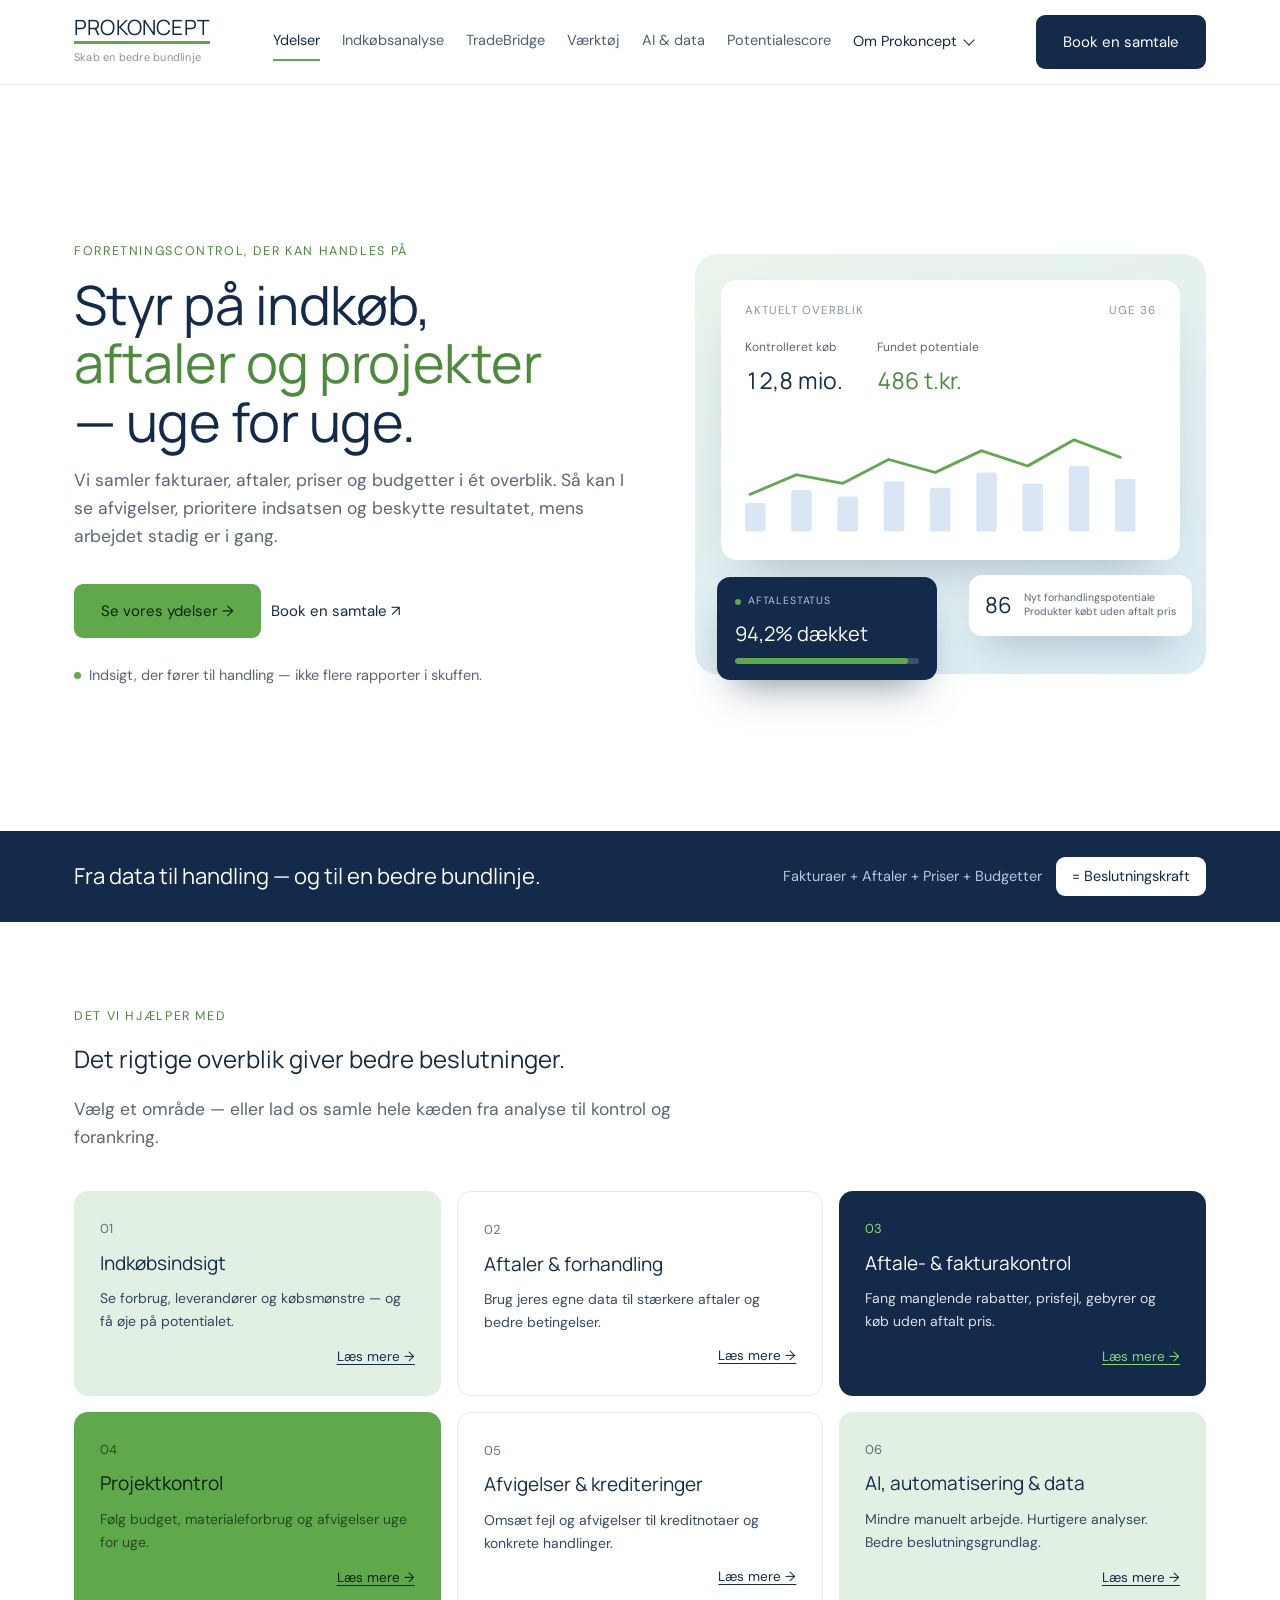
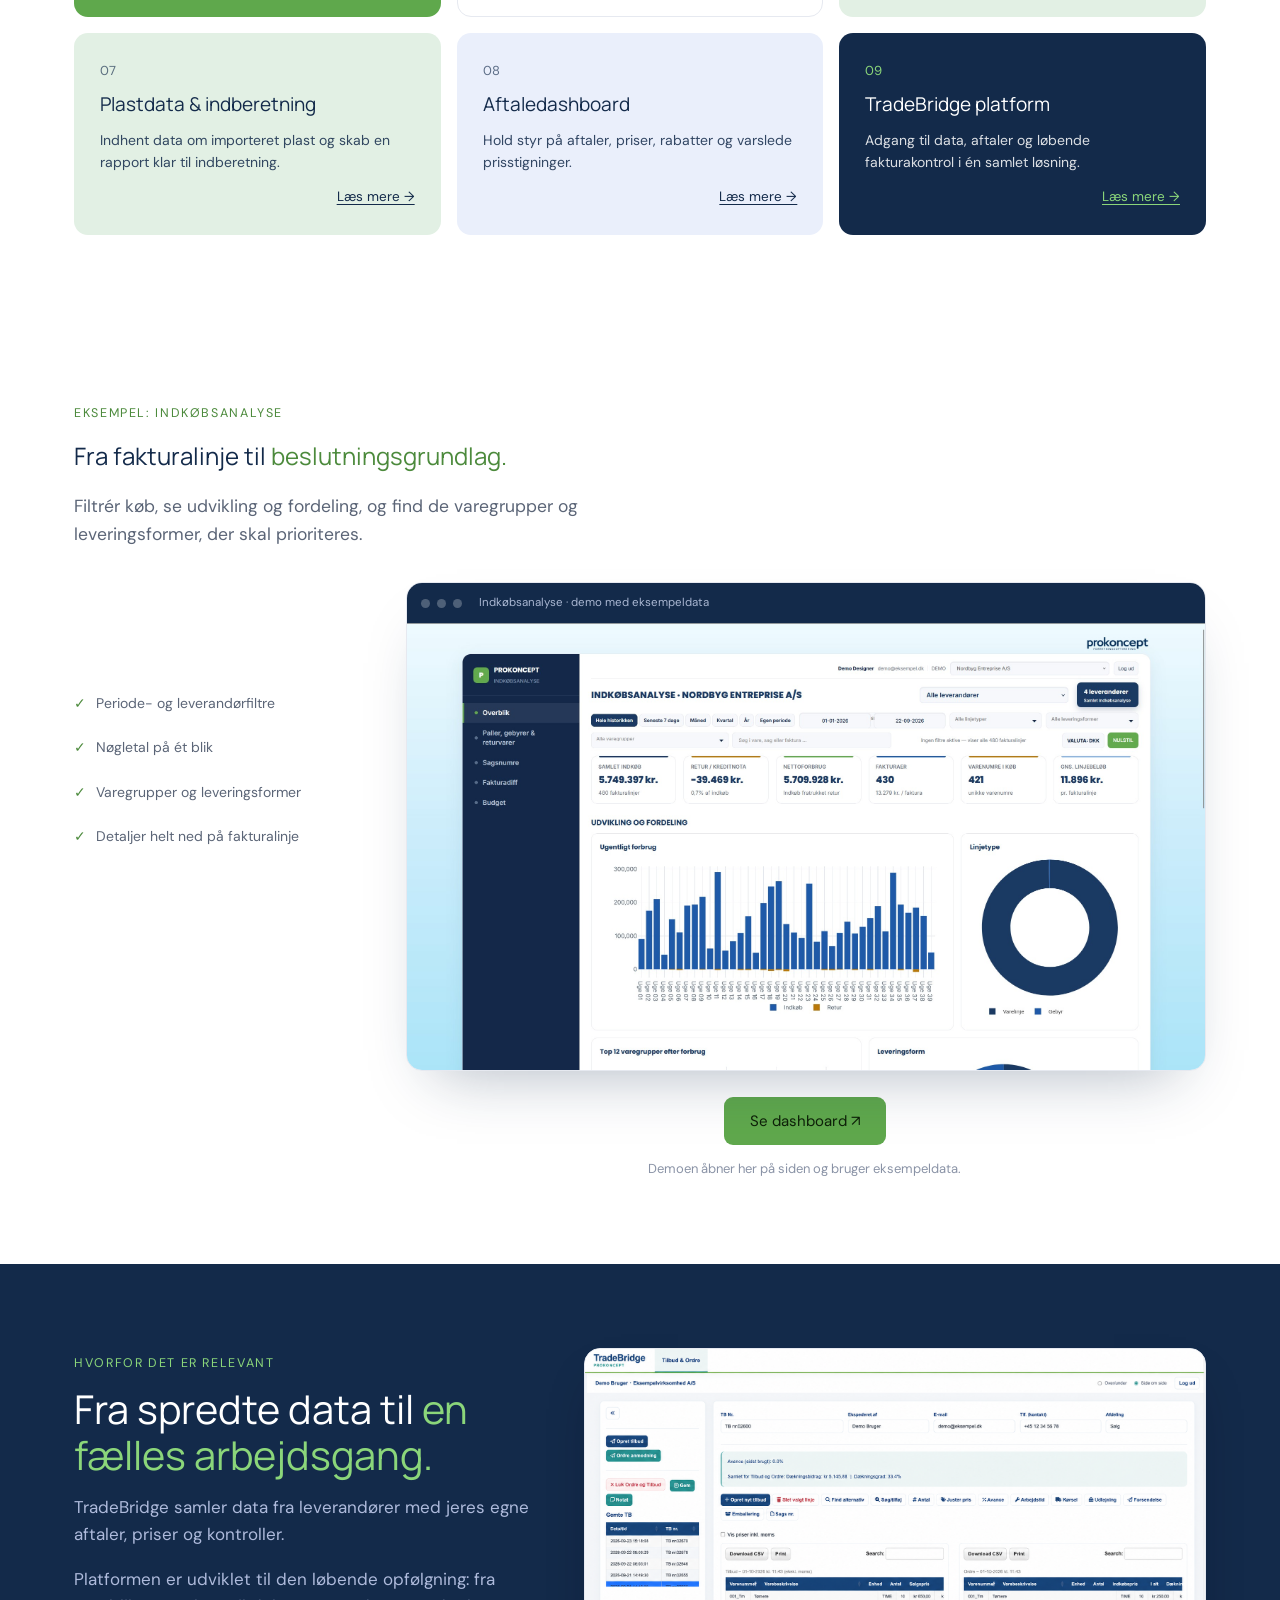
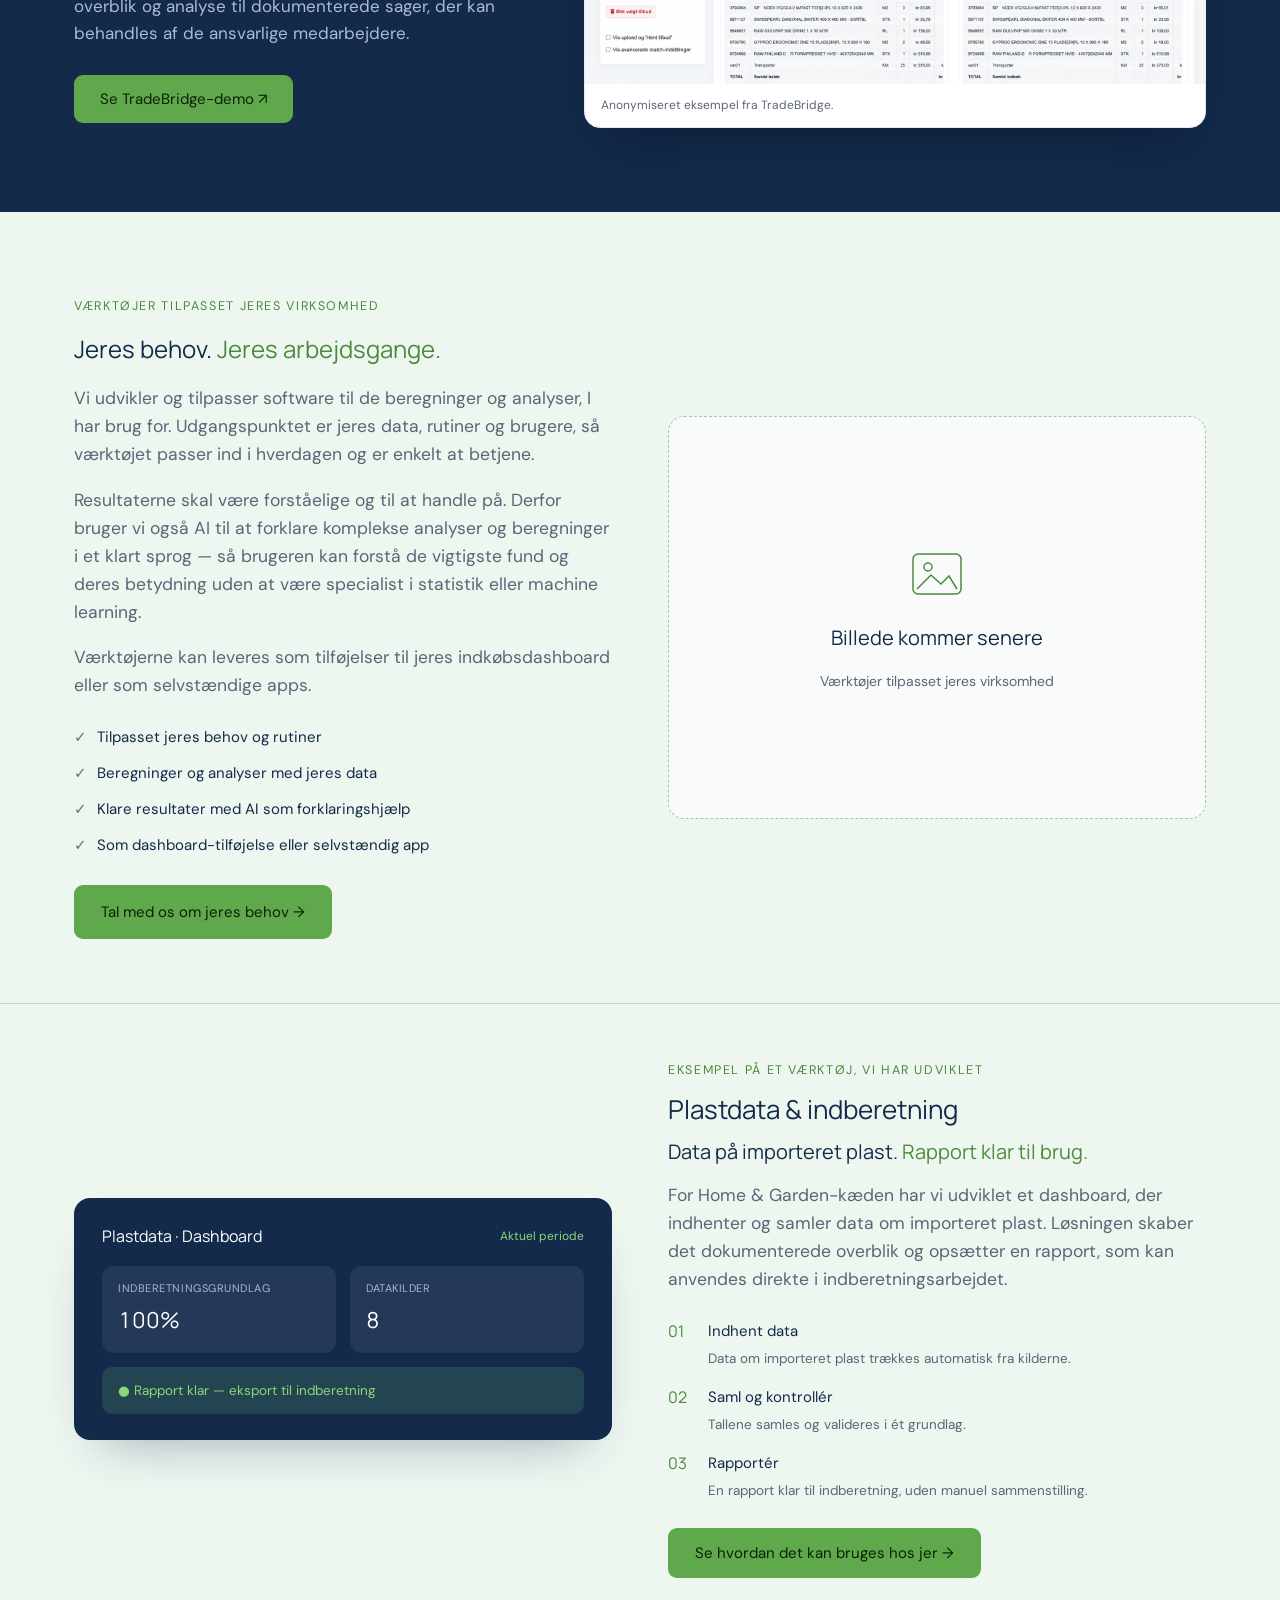
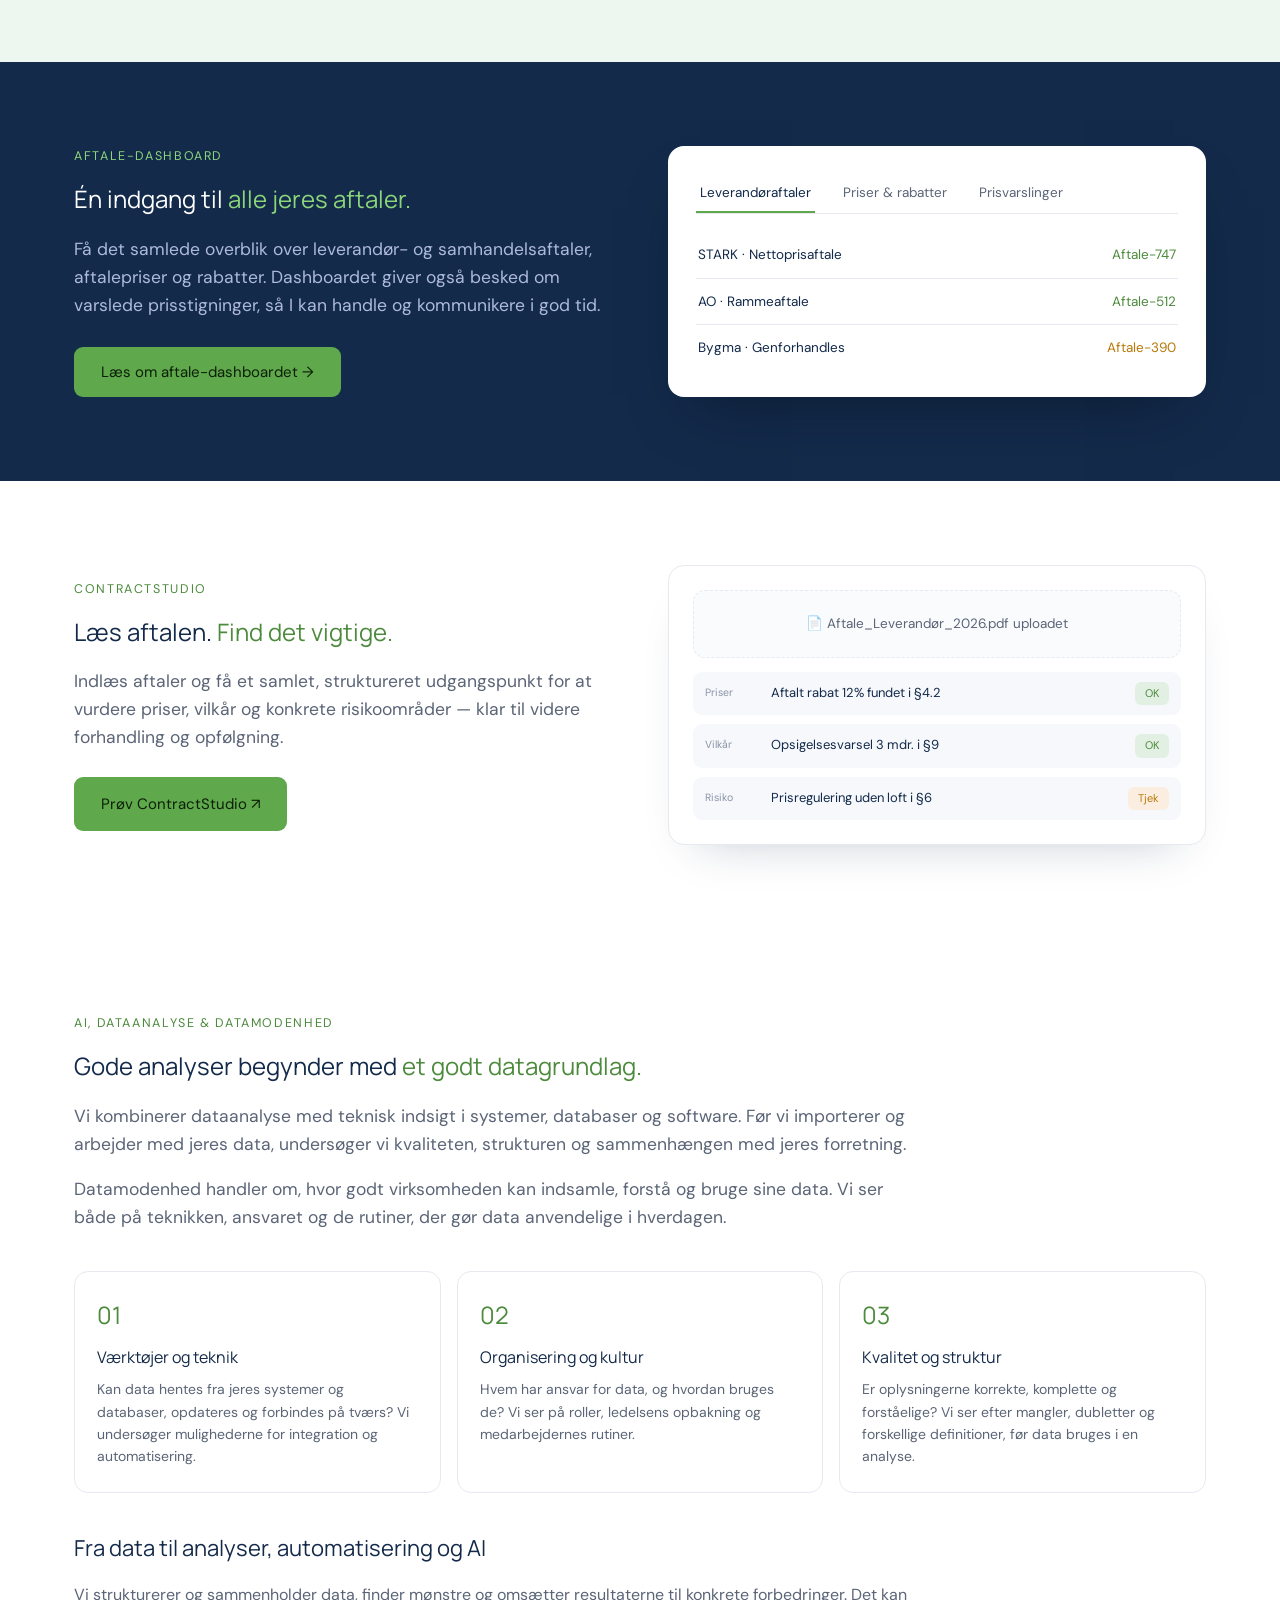
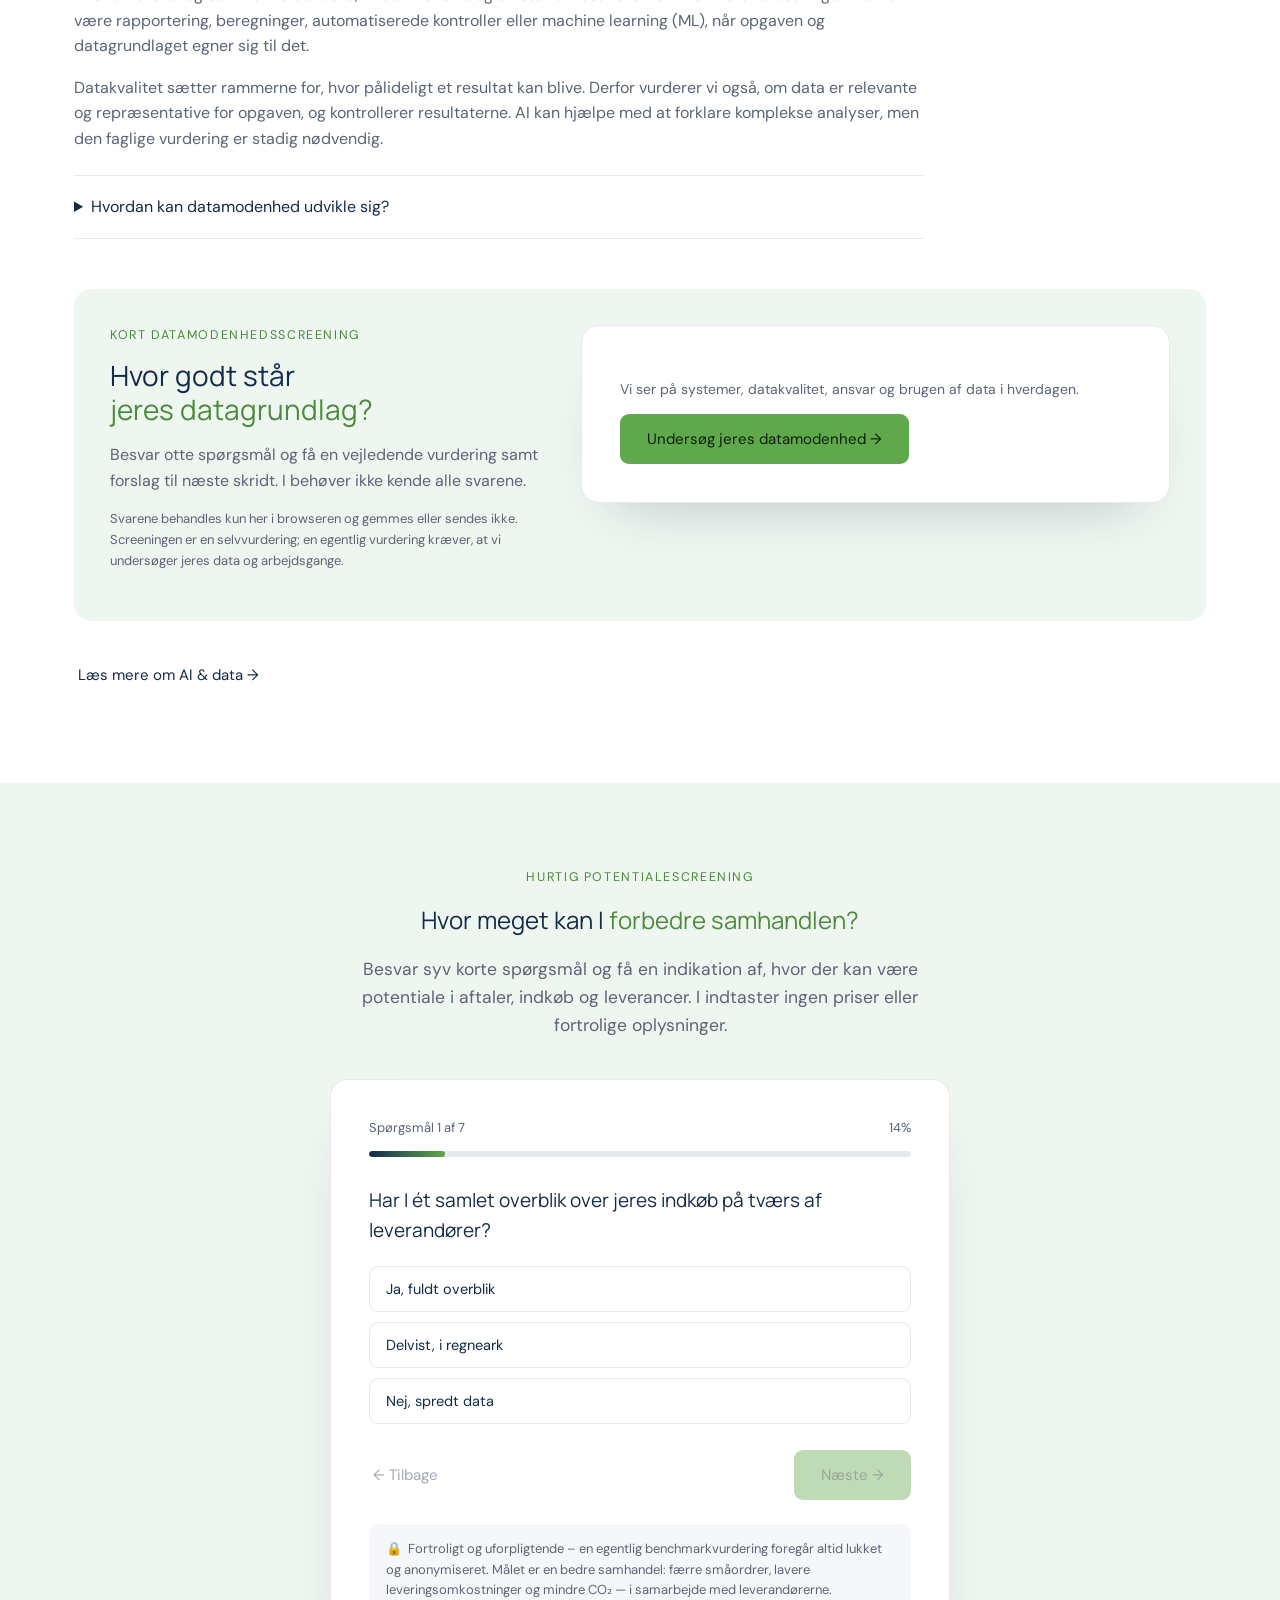
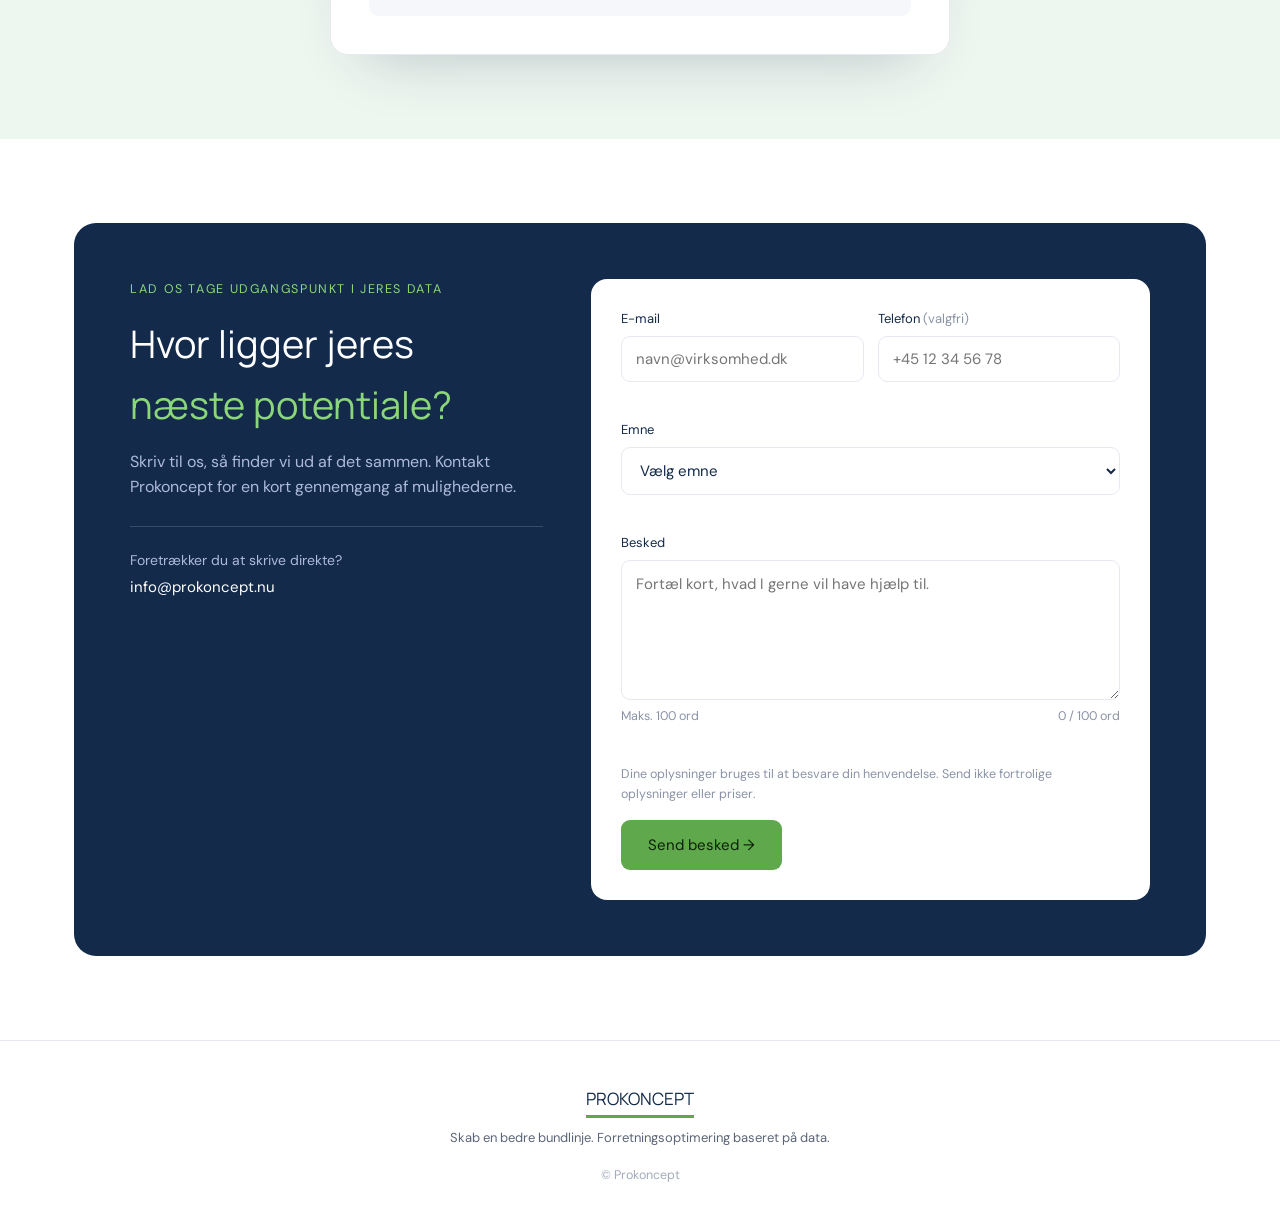
==== index.html @ f78cfb78 "Add current Prokoncept website" ====
<!doctype html>
<html lang="da">
<head>
<meta charset="utf-8">
<meta name="viewport" content="width=device-width, initial-scale=1">

<title>Prokoncept — Fra data til handling</title>
<link rel="preconnect" href="https://fonts.googleapis.com">
<link rel="preconnect" href="https://fonts.gstatic.com" crossorigin>
<link href="https://fonts.googleapis.com/css2?family=DM+Sans:wght@400&family=Manrope:wght@400&display=swap" rel="stylesheet">


<link rel="stylesheet" href="styles.css">
<link rel="stylesheet" href="about.css">
<script src="navigation.js" defer></script>
<link rel="stylesheet" href="tradebridge-demo.css">
<script src="tradebridge-demo.js" defer></script>
<script src="data-maturity.js" defer></script>
</head>
<body id="top">
<header class="site" id="siteHeader">
  <nav class="wrap">
    <div class="brand-block"><a class="brand" href="#top" aria-label="Prokoncept – tilbage til toppen">PROKONCEPT</a><div class="tag">Skab en bedre bundlinje</div></div>
    <div class="navlinks" id="navlinks">
      <a href="#ydelser">Ydelser</a>
      <a href="#indkobsanalyse">Indkøbsanalyse</a>
      <a href="#tradebridge">TradeBridge</a>
      <a href="#beregner">Værktøj</a>
      <a href="#ai">AI &amp; data</a>
      <a href="#potentiale">Potentialescore</a>
<details class="about-menu"><summary>Om Prokoncept</summary><div><a href="om-prokoncept.html">Hvem er Prokoncept?</a><a href="medarbejdere.html">Medarbejdere</a><a href="om-prokoncept.html#metode">Sådan arbejder vi</a></div></details>
    </div>
    <div style="display:flex; align-items:center; gap:8px;">
      <a class="btn btn-navy" href="#kontakt">Book en samtale</a>
      <button class="burger" id="burgerBtn" aria-label="Åbn menu" aria-expanded="false" aria-controls="mobilePanel"><span></span></button>
    </div>
  </nav>
  <div class="mobile-panel" id="mobilePanel">
      <a href="#ydelser">Ydelser</a>
      <a href="#indkobsanalyse">Indkøbsanalyse</a>
      <a href="#tradebridge">TradeBridge</a>
      <a href="#beregner">Værktøj</a>
      <a href="#ai">AI &amp; data</a>
      <a href="#potentiale">Potentialescore</a>
<details class="about-menu"><summary>Om Prokoncept</summary><div><a href="om-prokoncept.html">Hvem er Prokoncept?</a><a href="medarbejdere.html">Medarbejdere</a><a href="om-prokoncept.html#metode">Sådan arbejder vi</a></div></details>
    <a href="#kontakt">Book en samtale</a>
  </div>
</header>

<!-- HERO -->
<section class="hero">
  <div class="wrap">
    <div>
      <div class="eyebrow">Forretningscontrol, der kan handles på</div>
      <h1>Styr på indkøb, <span class="em">aftaler og projekter</span> — uge for uge.</h1>
      <p class="lede">Vi samler fakturaer, aftaler, priser og budgetter i ét overblik. Så kan I se afvigelser, prioritere indsatsen og beskytte resultatet, mens arbejdet stadig er i gang.</p>
      <div class="hero-actions">
        <a class="btn btn-primary" href="#ydelser">Se vores ydelser →</a>
        <a class="btn btn-text" href="#kontakt">Book en samtale ↗</a>
      </div>
      <div class="hero-note"><span class="dot"></span> Indsigt, der fører til handling — ikke flere rapporter i skuffen.</div>
    </div>

    <div class="hero-graphic" id="heroGraphic">
      <div class="og-card">
        <div class="og-head"><span>Aktuelt overblik</span><span>Uge 36</span></div>
        <div class="og-stats">
          <div class="s"><div class="l">Kontrolleret køb</div><div class="v" data-count="12.8" data-suffix=" mio.">0 mio.</div></div>
          <div class="s green"><div class="l">Fundet potentiale</div><div class="v" data-count="486" data-suffix=" t.kr.">0 t.kr.</div></div>
        </div>
        <div class="og-chart">
          <svg viewBox="0 0 320 110" width="100%" height="100%" preserveAspectRatio="none" aria-hidden="true">
            <polyline points="4,70 40,52 76,60 112,38 148,50 184,30 220,44 256,20 292,36" fill="none" stroke="var(--green)" stroke-width="2.5" stroke-linecap="round" stroke-linejoin="round"/>
            <g fill="#dbe6f5">
              <rect x="0" y="78" width="16" height="26" rx="2"/><rect x="36" y="66" width="16" height="38" rx="2"/>
              <rect x="72" y="72" width="16" height="32" rx="2"/><rect x="108" y="58" width="16" height="46" rx="2"/>
              <rect x="144" y="64" width="16" height="40" rx="2"/><rect x="180" y="50" width="16" height="54" rx="2"/>
              <rect x="216" y="60" width="16" height="44" rx="2"/><rect x="252" y="44" width="16" height="60" rx="2"/>
              <rect x="288" y="56" width="16" height="48" rx="2"/>
            </g>
          </svg>
        </div>
      </div>

      <div class="og-float-dark">
        <div class="l"><span class="dot2"></span>AFTALESTATUS</div>
        <div class="v" data-count="94.2" data-suffix="% dækket">0%</div>
        <div class="og-bar"><span id="ogBarFill"></span></div>
      </div>

      <div class="og-float-pill">
        <div class="n" data-count="86">0</div>
        <div class="t">Nyt forhandlingspotentiale<br>Produkter købt uden aftalt pris</div>
      </div>
    </div>
  </div>
</section>

<div class="formula">
  <div class="wrap">
    <div class="headline">Fra data til handling — og til en bedre bundlinje.</div>
    <div class="terms">Fakturaer + Aftaler + Priser + Budgetter <span class="pill">= Beslutningskraft</span></div>
  </div>
</div>









<!-- SERVICES GRID -->
<section id="ydelser">
  <div class="wrap">
    <div class="svc-intro">
      <div class="eyebrow">Det vi hjælper med</div>
      <h2>Det rigtige overblik giver bedre beslutninger.</h2>
      <p class="lede">Vælg et område — eller lad os samle hele kæden fra analyse til kontrol og forankring.</p>
    </div>
    <div class="svc-grid">
      <button type="button" class="svc-card svc-mint" data-service="01">
        <span class="num">01</span><h3>Indkøbsindsigt</h3><p>Se forbrug, leverandører og købsmønstre — og få øje på potentialet.</p><span class="link">Læs mere →</span>
      </button>
      <button type="button" class="svc-card svc-light" data-service="02">
        <span class="num">02</span><h3>Aftaler &amp; forhandling</h3><p>Brug jeres egne data til stærkere aftaler og bedre betingelser.</p><span class="link">Læs mere →</span>
      </button>
      <button type="button" class="svc-card svc-navy" data-service="03">
        <span class="num" style="color:#8bd67a; opacity:1;">03</span><h3>Aftale- &amp; fakturakontrol</h3><p>Fang manglende rabatter, prisfejl, gebyrer og køb uden aftalt pris.</p><span class="link" style="color:#8bd67a;">Læs mere →</span>
      </button>
      <button type="button" class="svc-card svc-green" data-service="04">
        <span class="num" style="color:#0d2007;">04</span><h3>Projektkontrol</h3><p style="color:#1b3a1a;">Følg budget, materialeforbrug og afvigelser uge for uge.</p><span class="link" style="color:#0d2007;">Læs mere →</span>
      </button>
      <button type="button" class="svc-card svc-light" data-service="05">
        <span class="num">05</span><h3>Afvigelser &amp; krediteringer</h3><p>Omsæt fejl og afvigelser til kreditnotaer og konkrete handlinger.</p><span class="link">Læs mere →</span>
      </button>
      <button type="button" class="svc-card svc-mint" data-service="06">
        <span class="num">06</span><h3>AI, automatisering &amp; data</h3><p>Mindre manuelt arbejde. Hurtigere analyser. Bedre beslutningsgrundlag.</p><span class="link">Læs mere →</span>
      </button>
      <button type="button" class="svc-card svc-mint" data-service="07">
        <span class="num">07</span><h3>Plastdata &amp; indberetning</h3><p>Indhent data om importeret plast og skab en rapport klar til indberetning.</p><span class="link">Læs mere →</span>
      </button>
      <button type="button" class="svc-card svc-blue" data-service="08">
        <span class="num">08</span><h3>Aftaledashboard</h3><p>Hold styr på aftaler, priser, rabatter og varslede prisstigninger.</p><span class="link">Læs mere →</span>
      </button>
      <button type="button" class="svc-card svc-navy" data-service="09">
        <span class="num" style="color:#8bd67a; opacity:1;">09</span><h3>TradeBridge platform</h3><p>Adgang til data, aftaler og løbende fakturakontrol i én samlet løsning.</p><span class="link" style="color:#8bd67a;">Læs mere →</span>
      </button>
    </div>
  </div>
</section>

<!-- INDKØBSANALYSE -->
<section id="indkobsanalyse">
  <div class="wrap">
    <div class="eyebrow">Eksempel: Indkøbsanalyse</div>
    <h2>Fra fakturalinje til <span class="em">beslutningsgrundlag.</span></h2>
    <p class="lede">Filtrér køb, se udvikling og fordeling, og find de varegrupper og leveringsformer, der skal prioriteres.</p>
    <div class="dash-layout">
    <ul class="dash-points">
      <li>Periode- og leverandørfiltre</li><li>Nøgletal på ét blik</li><li>Varegrupper og leveringsformer</li><li>Detaljer helt ned på fakturalinje</li>
    </ul>
    <div class="dash-visual">
    <a class="dash-frame" href="https://prokoncept.shinyapps.io/procurement_dashboard_demo/" data-dashboard-demo aria-haspopup="dialog" aria-label="Åbn indkøbsanalyse-demoen på hjemmesiden">
      <div class="dash-bar"><span></span><span></span><span></span><em>Indkøbsanalyse · demo med eksempeldata</em></div>
      <img src="assets/dashboard-demo.jpg" alt="Prokoncepts indkøbsanalyse-dashboard med sidebar, periodefiltre, nøgletal og grafer over ugentligt forbrug og linjetype">
      <div class="dash-open"><span>Åbn live demo ↗</span></div>
    </a>
    <div class="dash-actions"><button class="btn btn-primary demo-launch" type="button" data-dashboard-demo aria-haspopup="dialog">Se dashboard ↗</button></div>
    <div class="dash-hint">Demoen åbner her på siden og bruger eksempeldata.</div>
    </div>
    </div>
  </div>
</section>

<!-- TRADEBRIDGE -->
<section class="platform" id="tradebridge">
  <div class="wrap tradebridge-overview">
    <div class="tradebridge-copy">
      <div class="eyebrow">Hvorfor det er relevant</div>
      <h2>Fra spredte data til <span class="em">en fælles arbejdsgang.</span></h2>
      <p class="lede">TradeBridge samler data fra leverandører med jeres egne aftaler, priser og kontroller.</p>
      <p class="lede">Platformen er udviklet til den løbende opfølgning: fra overblik og analyse til dokumenterede sager, der kan behandles af de ansvarlige medarbejdere.</p>
      <div class="tradebridge-actions"><button class="btn btn-primary demo-launch" type="button" data-tradebridge-demo aria-haspopup="dialog">Se TradeBridge-demo ↗</button></div>
    </div>
    <figure class="tradebridge-screen">
      <img src="assets/tradebridge-beregner-anonymiseret.png" alt="Anonymiseret TradeBridge-skærmbillede med tilbud, ordre, varelinjer og beregninger" loading="lazy">
      <figcaption>Anonymiseret eksempel fra TradeBridge.</figcaption>
    </figure>
  </div>
</section>

<!-- BEREGNER -->
<section class="mint-section" id="beregner">
  <div class="wrap split">
    <div>
      <div class="eyebrow">Værktøjer tilpasset jeres virksomhed</div>
      <h2>Jeres behov. <span class="em">Jeres arbejdsgange.</span></h2>
      <p class="lede">Vi udvikler og tilpasser software til de beregninger og analyser, I har brug for. Udgangspunktet er jeres data, rutiner og brugere, så værktøjet passer ind i hverdagen og er enkelt at betjene.</p>
      <p class="lede">Resultaterne skal være forståelige og til at handle på. Derfor bruger vi også AI til at forklare komplekse analyser og beregninger i et klart sprog — så brugeren kan forstå de vigtigste fund og deres betydning uden at være specialist i statistik eller machine learning.</p>
      <p class="lede">Værktøjerne kan leveres som tilføjelser til jeres indkøbsdashboard eller som selvstændige apps.</p>
      <ul class="feature-list">
        <li><span class="c">✓</span> Tilpasset jeres behov og rutiner</li>
        <li><span class="c">✓</span> Beregninger og analyser med jeres data</li>
        <li><span class="c">✓</span> Klare resultater med AI som forklaringshjælp</li>
        <li><span class="c">✓</span> Som dashboard-tilføjelse eller selvstændig app</li>
      </ul>
      <div style="margin-top:28px;"><a class="btn btn-primary" href="#kontakt">Tal med os om jeres behov →</a></div>
    </div>
    <figure class="tools-visual">
      <!-- Udskift billedpladsen med et img-element, når det endelige billede er klar. -->
      <div class="tools-image-placeholder" role="img" aria-label="Plads til kommende billede af virksomhedstilpassede værktøjer">
        <svg viewBox="0 0 64 64" width="64" height="64" aria-hidden="true"><rect x="8" y="12" width="48" height="40" rx="5" fill="none" stroke="currentColor" stroke-width="1.5"/><circle cx="23" cy="25" r="4" fill="none" stroke="currentColor" stroke-width="1.5"/><path d="M12 47l14-14 10 9 8-8 8 13" fill="none" stroke="currentColor" stroke-width="1.5"/></svg>
        <span>Billede kommer senere</span>
        <small>Værktøjer tilpasset jeres virksomhed</small>
      </div>
    </figure>
  </div>

<!-- EKSEMPEL: VIRKSOMHEDSTILPASSET VÆRKTØJ -->
<article class="tools-example" aria-labelledby="plast-example-title">
  <div class="wrap split">
    <div class="plast-card">
      <div class="wcard-head"><h3>Plastdata · Dashboard</h3><span class="status">Aktuel periode</span></div>
      <div class="stat-grid">
        <div class="stat-tile" style="background:rgba(255,255,255,.07);"><div class="l" style="color:#a9b6d1;">Indberetningsgrundlag</div><div class="v" style="color:#fff;">100%</div></div>
        <div class="stat-tile" style="background:rgba(255,255,255,.07);"><div class="l" style="color:#a9b6d1;">Datakilder</div><div class="v" style="color:#fff;">8</div></div>
      </div>
      <div class="status-banner" style="background:rgba(139,214,122,.15); color:#8bd67a;">● Rapport klar — eksport til indberetning</div>
    </div>
    <div>
      <div class="eyebrow">Eksempel på et værktøj, vi har udviklet</div><h3 class="tools-example-title" id="plast-example-title">Plastdata &amp; indberetning</h3>
      <h4 class="tools-example-subtitle">Data på importeret plast. <span class="em">Rapport klar til brug.</span></h4>
      <p class="lede">For Home &amp; Garden-kæden har vi udviklet et dashboard, der indhenter og samler data om importeret plast. Løsningen skaber det dokumenterede overblik og opsætter en rapport, som kan anvendes direkte i indberetningsarbejdet.</p>
      <div class="step-inline">
        <div class="si"><span class="num">01</span><div class="tx"><b>Indhent data</b><span>Data om importeret plast trækkes automatisk fra kilderne.</span></div></div>
        <div class="si"><span class="num">02</span><div class="tx"><b>Saml og kontrollér</b><span>Tallene samles og valideres i ét grundlag.</span></div></div>
        <div class="si"><span class="num">03</span><div class="tx"><b>Rapportér</b><span>En rapport klar til indberetning, uden manuel sammenstilling.</span></div></div>
      </div>
      <div style="margin-top:26px;"><button type="button" class="btn btn-primary" data-service="07">Se hvordan det kan bruges hos jer →</button></div>
    </div>
  </div>
</article>
</section>



<!-- AFTALE-DASHBOARD -->
<section class="platform">
  <div class="wrap split">
    <div>
      <div class="eyebrow">Aftale-dashboard</div>
      <h2>Én indgang til <span style="color:#8bd67a;">alle jeres aftaler.</span></h2>
      <p class="lede">Få det samlede overblik over leverandør- og samhandelsaftaler, aftalepriser og rabatter. Dashboardet giver også besked om varslede prisstigninger, så I kan handle og kommunikere i god tid.</p>
      <div style="margin-top:28px;"><button type="button" class="btn btn-primary" data-service="08">Læs om aftale-dashboardet →</button></div>
    </div>
    <div class="wcard">
      <div class="wcard-tabs" role="tablist" aria-label="Aftale-dashboard visninger" style="margin-top:2px;">
        <button class="wcard-tab" role="tab" aria-selected="true" data-group="af" data-tab="leverandor">Leverandøraftaler</button>
        <button class="wcard-tab" role="tab" aria-selected="false" data-group="af" data-tab="priser">Priser &amp; rabatter</button>
        <button class="wcard-tab" role="tab" aria-selected="false" data-group="af" data-tab="varsel">Prisvarslinger</button>
      </div>
      <div class="wcard-panel" data-group="af" data-panel="leverandor" data-active="true">
        <div class="row-list" style="margin-top:0;">
          <div class="r"><span>STARK · Nettoprisaftale</span><span class="v" style="color:var(--green-dark);">Aftale-747</span></div>
          <div class="r"><span>AO · Rammeaftale</span><span class="v" style="color:var(--green-dark);">Aftale-512</span></div>
          <div class="r"><span>Bygma · Genforhandles</span><span class="v warn">Aftale-390</span></div>
        </div>
      </div>
      <div class="wcard-panel" data-group="af" data-panel="priser">
        <div class="row-list" style="margin-top:0;">
          <div class="r"><span>Isolering</span><span class="v" style="color:var(--green-dark);">−14% ift. liste</span></div>
          <div class="r"><span>Fliser og gulvklinker</span><span class="v" style="color:var(--green-dark);">−9% ift. liste</span></div>
          <div class="r"><span>Værktøj</span><span class="v" style="color:var(--green-dark);">−6% ift. liste</span></div>
        </div>
      </div>
      <div class="wcard-panel" data-group="af" data-panel="varsel">
        <div class="row-list" style="margin-top:0;">
          <div class="r"><span>Trælast</span><span class="v warn">+3,2% pr. 01.11</span></div>
          <div class="r"><span>Stål og beslag</span><span class="v warn">+1,8% pr. 15.11</span></div>
        </div>
        <div class="status-banner" style="background:#fbeee0; color:#b8790a;">⚠ 2 varslede prisstigninger kræver stillingtagen</div>
      </div>
    </div>
  </div>
</section>

<!-- CONTRACTSTUDIO -->
<section>
  <div class="wrap split">
    <div>
      <div class="eyebrow">ContractStudio</div>
      <h2>Læs aftalen. <span class="em">Find det vigtige.</span></h2>
      <p class="lede">Indlæs aftaler og få et samlet, struktureret udgangspunkt for at vurdere priser, vilkår og konkrete risikoområder — klar til videre forhandling og opfølgning.</p>
      <div style="margin-top:26px;"><a class="btn btn-primary" href="https://prokoncept.shinyapps.io/ContractStudio/" target="_blank" rel="noopener">Prøv ContractStudio ↗</a></div>
    </div>
    <div class="wmock">
      <div class="upload-box">📄 Aftale_Leverandør_2026.pdf uploadet</div>
      <div class="cs-rows">
        <div class="cs-row"><span class="tag">Priser</span><span>Aftalt rabat 12% fundet i §4.2</span><span class="cs-chip">OK</span></div>
        <div class="cs-row"><span class="tag">Vilkår</span><span>Opsigelsesvarsel 3 mdr. i §9</span><span class="cs-chip">OK</span></div>
        <div class="cs-row"><span class="tag">Risiko</span><span>Prisregulering uden loft i §6</span><span class="cs-chip warn">Tjek</span></div>
      </div>
    </div>
  </div>
</section>

<!-- AI & DATA -->
<section id="ai">
  <div class="wrap">
    <div class="svc-intro">
      <div class="eyebrow">AI, dataanalyse &amp; datamodenhed</div>
      <h2>Gode analyser begynder med <span class="em">et godt datagrundlag.</span></h2>
      <p class="lede">Vi kombinerer dataanalyse med teknisk indsigt i systemer, databaser og software. Før vi importerer og arbejder med jeres data, undersøger vi kvaliteten, strukturen og sammenhængen med jeres forretning.</p>
      <p class="lede">Datamodenhed handler om, hvor godt virksomheden kan indsamle, forstå og bruge sine data. Vi ser både på teknikken, ansvaret og de rutiner, der gør data anvendelige i hverdagen.</p>
    </div>
    <div class="steps3">
      <div class="step-card"><div class="num">01</div><h3>Værktøjer og teknik</h3><p>Kan data hentes fra jeres systemer og databaser, opdateres og forbindes på tværs? Vi undersøger mulighederne for integration og automatisering.</p></div>
      <div class="step-card"><div class="num">02</div><h3>Organisering og kultur</h3><p>Hvem har ansvar for data, og hvordan bruges de? Vi ser på roller, ledelsens opbakning og medarbejdernes rutiner.</p></div>
      <div class="step-card"><div class="num">03</div><h3>Kvalitet og struktur</h3><p>Er oplysningerne korrekte, komplette og forståelige? Vi ser efter mangler, dubletter og forskellige definitioner, før data bruges i en analyse.</p></div>
    </div>
    <div class="data-foundation">
      <h3>Fra data til analyser, automatisering og AI</h3>
      <p>Vi strukturerer og sammenholder data, finder mønstre og omsætter resultaterne til konkrete forbedringer. Det kan være rapportering, beregninger, automatiserede kontroller eller machine learning (ML), når opgaven og datagrundlaget egner sig til det.</p>
      <p>Datakvalitet sætter rammerne for, hvor pålideligt et resultat kan blive. Derfor vurderer vi også, om data er relevante og repræsentative for opgaven, og kontrollerer resultaterne. AI kan hjælpe med at forklare komplekse analyser, men den faglige vurdering er stadig nødvendig.</p>
      <details class="data-journey"><summary>Hvordan kan datamodenhed udvikle sig?</summary><p>Disse fem trin beskriver en mulig udvikling. De overlapper ofte, og en virksomhed kan være langt fremme på ét område og have behov for at styrke et andet.</p><ol><li><span>Dataindsamling</span> — få overblik over kilderne og indsamle relevante oplysninger.</li><li><span>Dataanalyse</span> — strukturere data og undersøge mønstre og udvikling.</li><li><span>Dataintegration</span> — skabe sammenhæng på tværs af systemer og fælles definitioner.</li><li><span>Databaserede beslutninger</span> — bruge analyser aktivt i ledelse og drift.</li><li><span>Løbende forbedring</span> — følge effekten og bruge automatisering, ML eller AI, hvor det giver værdi.</li></ol><p>Det vigtigste er at løse jeres behov. AI er ikke et mål i sig selv.</p></details>
    </div>
    <div class="maturity-screening" id="datamodenhed">
      <div class="maturity-intro"><div class="eyebrow">Kort datamodenhedsscreening</div><h3>Hvor godt står <span class="em">jeres datagrundlag?</span></h3><p>Besvar otte spørgsmål og få en vejledende vurdering samt forslag til næste skridt. I behøver ikke kende alle svarene.</p><p class="maturity-note">Svarene behandles kun her i browseren og gemmes eller sendes ikke. Screeningen er en selvvurdering; en egentlig vurdering kræver, at vi undersøger jeres data og arbejdsgange.</p></div>
      <div class="quiz-card maturity-card">
        <div id="dmWelcome"><p>Vi ser på systemer, datakvalitet, ansvar og brugen af data i hverdagen.</p><button class="btn btn-primary" id="dmStart" type="button">Undersøg jeres datamodenhed →</button></div>
        <div id="dmWizard" hidden>
          <div class="quiz-top"><span id="dmStep">Spørgsmål 1 af 8</span><span id="dmCategory"></span></div>
          <div class="quiz-bar" role="progressbar" aria-label="Besvarede spørgsmål" aria-valuemin="0" aria-valuemax="8" aria-valuenow="0" id="dmProgress"><div class="quiz-bar-fill" id="dmBar"></div></div>
          <fieldset class="maturity-question"><legend class="quiz-q" id="dmQuestion" tabindex="-1"></legend><div class="quiz-opts" id="dmOptions"></div></fieldset>
          <div class="quiz-nav"><button class="btn btn-text" id="dmBack" type="button">← Tilbage</button><button class="btn btn-primary" id="dmNext" type="button" disabled>Næste →</button></div>
        </div>
        <div id="dmResult" hidden>
          <p class="eyebrow">Jeres vejledende vurdering</p><h4 id="dmResultTitle" tabindex="-1"></h4><p id="dmResultText"></p>
          <dl class="maturity-dimensions" id="dmDimensions"></dl>
          <h4>Forslag til næste skridt</h4><ol id="dmActions"></ol>
          <p class="maturity-note" id="dmAiNote"></p>
          <a class="btn btn-primary" href="#kontakt">Tal med os om jeres data →</a><button class="btn btn-text" id="dmRestart" type="button">Start forfra</button>
        </div>
      </div>
    </div>
    <div style="margin-top:30px;"><button type="button" class="btn btn-text" data-service="06">Læs mere om AI &amp; data →</button></div>
  </div>
</section>

<!-- POTENTIALESCREENING -->
<section class="mint-section" id="potentiale">
  <div class="wrap">
    <div class="svc-intro" style="max-width:620px; margin-inline:auto; text-align:center;">
      <div class="eyebrow">Hurtig potentialescreening</div>
      <h2>Hvor meget kan I <span class="em">forbedre samhandlen?</span></h2>
      <p class="lede" style="margin-inline:auto;">Besvar syv korte spørgsmål og få en indikation af, hvor der kan være potentiale i aftaler, indkøb og leverancer. I indtaster ingen priser eller fortrolige oplysninger.</p>
    </div>

    <div class="quiz-card">
      <div class="quiz-top"><span id="qLabel">Spørgsmål 1 af 7</span><span id="qPct">14%</span></div>
      <div class="quiz-bar"><div class="quiz-bar-fill" id="qBarFill"></div></div>

      <div id="qActive">
        <div class="quiz-q" id="qText"></div>
        <div class="quiz-opts" id="qOpts"></div>
      </div>

      <div class="quiz-nav" id="qNav">
        <button class="btn btn-text" id="qBack" disabled>← Tilbage</button>
        <button class="btn btn-primary" id="qNext" disabled>Næste →</button>
      </div>

      <div class="quiz-result" id="qResult">
        <div class="rscore" id="rScoreVal">—</div>
        <div style="font-size:14px; color:var(--body); margin-top:4px;">indikeret potentiale</div>
        <p style="margin-top:18px; color:var(--body); font-size:14.5px;" id="rText"></p>
        <a class="btn btn-primary" href="#kontakt" style="margin-top:6px;">Book en samtale om resultatet →</a>
        <div><button class="btn btn-text" id="qRestart" style="margin-top:8px;">Start forfra</button></div>
      </div>

      <div class="lock-note">🔒&nbsp; Fortroligt og uforpligtende – en egentlig benchmarkvurdering foregår altid lukket og anonymiseret. Målet er en bedre samhandel: færre småordrer, lavere leveringsomkostninger og mindre CO₂ — i samarbejde med leverandørerne.</div>
    </div>
  </div>
</section>

<!-- CONTACT -->
<section id="kontakt">
  <div class="wrap">
    <div class="contact-box">
      <div>
        <div class="eyebrow">Lad os tage udgangspunkt i jeres data</div>
        <h2>Hvor ligger jeres <span style="color:#8bd67a;">næste potentiale?</span></h2>
        <p style="margin-top:14px;">Skriv til os, så finder vi ud af det sammen. Kontakt Prokoncept for en kort gennemgang af mulighederne.</p>
        <div class="contact-direct">Foretrækker du at skrive direkte?<b>info@prokoncept.nu</b></div>
      </div>
      <form class="cform" id="contactForm" novalidate>
        <div class="frow">
          <div class="field"><label for="fEmail">E-mail</label><input id="fEmail" name="email" type="email" autocomplete="email" placeholder="navn@virksomhed.dk"><div class="ferr"></div></div>
          <div class="field"><label for="fPhone">Telefon <span class="opt">(valgfri)</span></label><input id="fPhone" name="phone" type="tel" autocomplete="tel" placeholder="+45 12 34 56 78"><div class="ferr"></div></div>
        </div>
        <div class="field"><label for="fSubject">Emne</label><select id="fSubject" name="subject"><option value="">Vælg emne</option><option value="Indkøbsindsigt">Indkøbsindsigt</option><option value="Aftaler &amp; forhandling">Aftaler &amp; forhandling</option><option value="Aftale- &amp; fakturakontrol">Aftale- &amp; fakturakontrol</option><option value="Projektkontrol">Projektkontrol</option><option value="Afvigelser &amp; krediteringer">Afvigelser &amp; krediteringer</option><option value="AI, automatisering &amp; data">AI, automatisering &amp; data</option><option value="Plastdata &amp; indberetning">Plastdata &amp; indberetning</option><option value="Aftaledashboard">Aftaledashboard</option><option value="TradeBridge platform">TradeBridge platform</option><option value="Prokoncept Beregner">Prokoncept Beregner</option><option value="ContractStudio">ContractStudio</option><option value="Potentialescreening">Potentialescreening</option><option value="Andet">Andet</option></select><div class="ferr"></div></div>
        <div class="field"><label for="fMessage">Besked</label><textarea id="fMessage" name="message" placeholder="Fortæl kort, hvad I gerne vil have hjælp til."></textarea>
          <div class="fmeta"><span>Maks. 100 ord</span><span id="fCount">0 / 100 ord</span></div><div class="ferr"></div></div>
        <p class="fnote">Dine oplysninger bruges til at besvare din henvendelse. Send ikke fortrolige oplysninger eller priser.</p>
        <div class="fstatus" id="fStatus" role="status" aria-live="polite"></div>
        <button class="btn btn-primary" id="fSend" type="submit">Send besked →</button>
      </form>
    </div>
    <div class="inbox" id="inbox"><h3>Indbakke (demo)</h3><div class="sub">Kun synlig for redaktører af denne side. På den rigtige hjemmeside sendes beskeder til Prokoncept som e-mail.</div><div id="inboxList"></div></div>
  </div>
</section>

<footer class="site">
  <a class="brand" href="#top" aria-label="Prokoncept – tilbage til toppen">PROKONCEPT</a>
  <div class="tag">Skab en bedre bundlinje. Forretningsoptimering baseret på data.</div>
  <div class="copy">© Prokoncept</div>
</footer>

<div class="modal" id="svcModal" role="dialog" aria-modal="true" aria-labelledby="svcTitle"><div class="modal-panel" id="svcPanel"></div></div>

<script>
(function(){
  "use strict";

  /* mobile menu */
  var header = document.getElementById('siteHeader');
  var burger = document.getElementById('burgerBtn');
  burger.addEventListener('click', function(){ header.classList.toggle('open'); burger.setAttribute('aria-expanded', header.classList.contains('open')); });
  document.querySelectorAll('#mobilePanel a').forEach(function(a){ a.addEventListener('click', function(){ header.classList.remove('open'); burger.setAttribute('aria-expanded','false'); }); });

  /* smooth scroll */
  document.querySelectorAll('a[href^="#"]').forEach(function(a){
    a.addEventListener('click', function(ev){
      var id = a.getAttribute('href').slice(1);
      var target = id ? document.getElementById(id) : null;
      if(target){
        ev.preventDefault();
        target.scrollIntoView({behavior: window.matchMedia('(prefers-reduced-motion: reduce)').matches ? 'auto' : 'smooth', block:'start'});
      }
    });
  });

  /* active nav on scroll */
  var navA = document.querySelectorAll('#navlinks > a[href^="#"]');
  var sections = Array.prototype.map.call(navA, function(a){ return document.querySelector(a.getAttribute('href')); }).filter(Boolean);
  function onScroll(){
    var y = window.scrollY + 110, idx = 0;
    sections.forEach(function(s,i){ if(s && s.offsetTop <= y) idx = i; });
    navA.forEach(function(a,i){ a.classList.toggle('active', i === idx); });
  }
  window.addEventListener('scroll', onScroll, {passive:true});
  onScroll();

  /* generic tab groups: pill tabs (hero copy) + white-card tabs, matched by data-group */
  function wireTabs(selector, btnSelector, panelSelector){
    document.querySelectorAll(selector).forEach(function(scope){});
  }
  document.querySelectorAll('[data-group]').forEach(function(){});

  function setupGroup(group){
    var btns = document.querySelectorAll('[data-group="'+group+'"][role="tab"]');
    var panels = document.querySelectorAll('.wcard-panel[data-group="'+group+'"]');
    btns.forEach(function(btn){
      btn.addEventListener('click', function(){
        btns.forEach(function(b){ b.setAttribute('aria-selected','false'); });
        btn.setAttribute('aria-selected','true');
        var key = btn.getAttribute('data-tab');
        panels.forEach(function(p){ p.setAttribute('data-active', p.getAttribute('data-panel')===key ? 'true':'false'); });
      });
    });
  }
  ['af'].forEach(setupGroup);


  /* count-up numbers + progress bar, triggered once hero is visible */
  function animateCount(el){
    var target = parseFloat(el.getAttribute('data-count'));
    var suffix = el.getAttribute('data-suffix') || '';
    var isInt = target % 1 === 0;
    var start = null, dur = 1100;
    function step(ts){
      if(!start) start = ts;
      var p = Math.min(1, (ts-start)/dur);
      var eased = 1 - Math.pow(1-p, 3);
      var val = target*eased;
      el.textContent = (isInt ? Math.round(val) : val.toFixed(1)).toString().replace('.', ',') + suffix;
      if(p < 1) requestAnimationFrame(step);
    }
    requestAnimationFrame(step);
  }
  var heroGraphic = document.getElementById('heroGraphic');
  var ogBarFill = document.getElementById('ogBarFill');
  var animated = false;
  if('IntersectionObserver' in window && heroGraphic){
    var io = new IntersectionObserver(function(entries){
      entries.forEach(function(e){
        if(e.isIntersecting && !animated){
          animated = true;
          heroGraphic.querySelectorAll('[data-count]').forEach(animateCount);
          if(ogBarFill) ogBarFill.style.width = '94.2%';
          io.disconnect();
        }
      });
    }, {threshold:.4});
    io.observe(heroGraphic);
  } else if(heroGraphic){
    heroGraphic.querySelectorAll('[data-count]').forEach(function(el){ el.textContent = el.getAttribute('data-count').replace('.',',') + (el.getAttribute('data-suffix')||''); });
    if(ogBarFill) ogBarFill.style.width = '94.2%';
  }

  /* ---- service pages (content from the one-page PDFs, shown inside the site) ---- */
  var SLOGANS = ["Få bedre overblik","Frigør tid i hverdagen","Træf bedre beslutninger","Styrk bundlinjen"];
  var SERVICES = [
    {num:"01", title:"Indkøbsindsigt", sub:"Få overblik over det samlede indkøb",
     intro:"Prokoncept samler og strukturerer fakturadata for at give et klart billede af køb, priser, varegrupper og leverandører. Dette dokumenterede grundlag muliggør bedre prioriteringer og stærkere forhandlinger.",
     quote:"Se også de produkter, der købes uden en aftalt pris – og skab nyt forhandlingspotentiale.",
     steps:[["Fakturadata","Fakturaer og varelinjer"],["Samlet indsigt","Køb pr. leverandør og varegruppe"],["Analyse","Aftalt og ikke-aftalt køb"],["Handling","Prioritér potentialet"]],
     pairs:{a:"Indkøbsbilledet viser", b:"Det betyder for virksomheden", rows:[["Køb pr. leverandør og konto","Nyt forhandlingspotentiale"],["Varegrupper og varer","Mindre manuelt analysearbejde"],["Produkter uden aftalt pris","Bedre prioritering af indsatsen"]]},
     benefits:["Overblik","Aftaledækning","Prioritering"],
     close:"Styrk bundlinjen. Få et klart beslutningsgrundlag for jeres indkøb."},
    {num:"02", title:"Aftaler & forhandling", sub:"Skab bedre aftaler med et stærkt datagrundlag",
     intro:"Prokoncept forbereder og gennemfører leverandørforhandlinger baseret på faktiske køb, behov og markedsmuligheder. Produkter købt uden aftalt pris fremhæves, så potentialet kan omsættes til nye vilkår og bedre aftaledækning.",
     quote:"Bedre aftaler begynder med bedre data – også om det køb, der i dag ligger uden for aftalen.",
     steps:[["Købsdata","Volumen, varer og ikke-aftalt køb"],["Forhandling","Priser, rabatter og nye muligheder"],["Aftale","Tydelige betingelser og mål"],["Implementering","Aftalen bruges og følges op"]],
     lists:[["Resultater for virksomheden",["Konsolidering af volumen","Produkter uden aftalt pris","Klar forhandlingsposition","Nye priser og bedre aftaledækning","Styrket leverandørsamarbejde"]]],
     benefits:["Datagrundlag","Potentiale","Aftaleværdi","Forankring"],
     close:"Skab bedre aftaler med et stærkt datagrundlag."},
    {num:"03", title:"Aftale- & fakturakontrol", sub:"Får I det, I har forhandlet?",
     intro:"Vi kontrollerer løbende fakturaer mod aftaler, prisfiler og betingelser. Det gør prisfejl, manglende rabatter, uventede gebyrer og køb uden aftalt pris synlige, mens der stadig kan handles.",
     quote:"Vi finder både fejl i aftalte køb og produkter, der købes uden en aftalt pris.",
     steps:[["Aftaler","Prisfiler, rabatter og vilkår"],["Kontrol","Faktura mod aftale"],["Afvigelser","Fejl og ikke-aftalt køb"],["Opfølgning","Ret fejl og udvid aftaledækning"]],
     pairs:{a:"Vi kontrollerer blandt andet", b:"Det betyder for virksomheden", rows:[["Fakturerede priser og rabatter","Tidlig opdagelse af prisfejl"],["Bonus, gebyrer og tillæg","Grundlag for kreditering"],["Produkter uden aftalt pris","Nyt grundlag for forhandling"]]},
     benefits:["Kontrol","Aftaledækning","Kreditering","Resultat"],
     close:"Kontrollér aftaler og priser, mens der stadig kan handles."},
    {num:"04", title:"Projektkontrol", sub:"Få løbende overblik over projektets indkøb af materialer",
     intro:"Vi indsamler fakturadata hos leverandørerne og indlæser projektpriser, aftaler og projektbudget i ét overblik. Vi kontrollerer og genererer en rapport, så projektlederen kan reagere på afvigelser, straks de fremkommer.",
     quote:"Se også materialer, der er købt uden en projektpris eller aftalt pris.",
     steps:[["Datagrundlag","Fakturadata, projektpriser og budget"],["Samlet kontrol","Forbrug, priser, rabat og gebyrer"],["Løbende rapportering","Afvigelser og køb uden projektpris"],["Projektleder","Prioritér indsatsen og beskyt resultatet"]],
     lists:[["Den løbende rapportering viser",["Materialekøb mod budget","Produkter uden projektpris eller aftale","Pris- og aftaleafvigelser","Tidlig varsling ved afvigelser","Nyt grundlag for projektpriser"]],["Det betyder for projektlederen",["Bedre styring af projektøkonomien"]]],
     benefits:["Tidlig varsling","Aftaledækning","Bedre styring","Stærkere resultat"],
     close:"Få et enkelt og aktuelt styringsgrundlag for hver sag."},
    {num:"05", title:"Afvigelser & krediteringer", sub:"Opdag afvigelser, før de bliver dyre",
     intro:"Vi sammenholder fakturaer, aftaler, projektpriser og budgetter for at identificere de forhold, der bør undersøges. I får en overskuelig og dokumenteret liste over fejl, afvigelser, køb uden aftalt pris og mulige krediteringer.",
     quote:"Køb uden pris eller aftale kan være jeres næste konkrete forhandlingspotentiale.",
     steps:[["Data","Fakturaer, aftaler og priser"],["Sammenligning","Pris, rabat, enhed og mængde"],["Afvigelser","Fejl og ikke-aftalt køb"],["Handling","Kreditering eller ny aftale"]],
     lists:[["Vi finder eksempelvis",["Forkert faktureret pris","Manglende rabat eller bonus","Produkter uden aftalt pris eller projektpris"]],["Det betyder for virksomheden",["Fejl bliver synlige i tide","Nyt potentiale for forhandling","Grundlag for at få pengene tilbage"]]],
     benefits:["Synlighed","Aftaledækning","Kreditering","Besparelse"],
     close:"Find afvigelserne og styrk jeres aftaledækning."},
    {num:"06", title:"AI, automatisering & data", sub:"Gode analyser begynder med et godt datagrundlag",
     intro:"Vi kombinerer dataanalyse med forståelse for systemer, databaser og software. Før vi importerer og analyserer jeres data, vurderer vi datamodenheden: kvalitet og struktur, systemernes sammenhæng samt ansvar og anvendelse i hverdagen.",
     quote:"Et forståeligt resultat kræver både et godt datagrundlag og en faglig vurdering.",
     steps:[["Datamodenhed","Afklar kilder, kvalitet, ansvar og brug"],["Datagrundlag","Strukturér og kontrollér relevante data"],["Analyse","Find mønstre og forbedringsmuligheder"],["Handling","Forklar resultater og følg op på effekten"]],
     lists:[["Vi undersøger",["Systemer, databaser og muligheder for integration","Mangler, dubletter og fælles definitioner","Roller, ledelsens opbakning og brugernes rutiner"]],["Det kan føre til",["Mere pålidelig rapportering og datakontrol","Tilpassede analyser og automatisering","ML og AI, når opgaven og datagrundlaget egner sig til det"]]],
     benefits:["Datamodenhed","Datakvalitet","Forståelige resultater","Opfølgning"],
     close:"Lad os undersøge, hvordan jeres data kan skabe værdi."},
    {num:"07", title:"Plastdata & indberetning", sub:"Gør plastdata klar til indberetning",
     intro:"Vi indhenter og samler data om importeret plast fra relevante datakilder. Resultatet er et dokumenteret overblik og en rapport, der gør indberetningsarbejdet mere enkelt og sikkert.",
     quote:"Fra spredte data til et dokumenteret grundlag for indberetning.",
     steps:[["Datakilder","Leverandører og varedata"],["Indsamling","Saml importeret plast"],["Kontrol","Tjek grundlag og mangler"],["Rapport","Klar til indberetning"]],
     lists:[["Løsningen samler",["Data fra leverandører og egne systemer","Varelinjer og relevante materialer","Dokumentation for indberetningsgrundlag"]],["Det betyder for virksomheden",["Mindre manuelt indberetningsarbejde","Bedre dokumentation og sporbarhed","Et grundlag, der er klar til brug"]]],
     benefits:["Datagrundlag","Dokumentation","Rapportering","Tidsbesparelse"],
     close:"Få styr på plastdata og indberetning."},
    {num:"08", title:"Aftaledashboard", sub:"Styr på aftaler og prisvarslinger",
     intro:"Vi samler leverandør- og samhandelsaftaler, priser, rabatter og varslede prisstigninger i et fælles dashboard. Det giver et opdateret overblik og gør det lettere at følge op, før ændringer rammer resultatet.",
     quote:"Aftaler og prisvarslinger samlet i ét overblik – klar til opfølgning.",
     steps:[["Aftaler","Indlæs aftaler og vilkår"],["Priser","Priser, rabatter og bonus"],["Varslinger","Fang ændringer i tide"],["Opfølgning","Prioritér næste handling"]],
     lists:[["Dashboardet giver overblik over",["Leverandøraftaler og samhandelsvilkår","Aftalepriser, rabatter og bonus","Varslede prisstigninger og frister"]],["Det betyder for virksomheden",["Færre aftaler i skuffen","Bedre opfølgning før varslinger træder i kraft","Stærkere grundlag for dialog med leverandører"]]],
     benefits:["Overblik","Varsling","Opfølgning","Aftaleværdi"],
     close:"Saml aftaler og prisudvikling i ét dashboard."},
    {num:"09", title:"TradeBridge platform", sub:"Jeres indkøb – én fælles sandhed",
     intro:"TradeBridge samler indkøbsdata fra leverandørerne med jeres egne aftaler og priser. I får løbende adgang til data på linjeniveau, et klart aftalegrundlag og fakturakontrol som en fast del af styringen.",
     quote:"Data, aftaler og fakturakontrol samlet i én platform.",
     steps:[["Leverandørdata","Indlæs fakturaer og varelinjer"],["Aftaler & priser","Saml aftalegrundlaget"],["Fakturakontrol","Find fejl og ikke-aftalt køb"],["Handling","Følg op og dokumentér effekt"]],
     lists:[["TradeBridge samler",["Køb på faktura- og varelinjeniveau","Aftaler, priser, rabatter og betingelser","Afvigelser og køb uden aftalt pris"]],["Det betyder for virksomheden",["Én fælles og opdateret datakilde","Løbende fakturakontrol og bedre aftaledækning","Stærkere samarbejde med leverandører"]]],
     benefits:["Fælles data","Kontrol","Aftaledækning","Handling"],
     close:"Gør indkøbsdata til en del af den daglige styring."}
  ];

  var modal = document.getElementById('svcModal');
  var modalPanel = document.getElementById('svcPanel');
  var curSvc = 0, lastFocus = null;
  function esc(s){ return String(s).replace(/[&<>"]/g, function(c){ return {'&':'&amp;','<':'&lt;','>':'&gt;','"':'&quot;'}[c]; }); }

  function renderService(i){
    var s = SERVICES[i];
    var html = '';
    html += '<div class="m-head"><div class="m-count">'+(i+1)+' / '+SERVICES.length+'</div>'
          + '<div class="m-nav"><button type="button" class="icon-btn" id="mPrev" aria-label="Forrige ydelse">←</button>'
          + '<button type="button" class="icon-btn" id="mNext" aria-label="Næste ydelse">→</button>'
          + '<button type="button" class="icon-btn" id="mClose" aria-label="Luk">✕</button></div></div>';
    html += '<div class="m-hero"><div class="eyebrow">Ydelse '+esc(s.num)+'</div><h2 id="svcTitle">'+esc(s.title)+'</h2><div class="sub">'+esc(s.sub)+'</div><p>'+esc(s.intro)+'</p></div>';
    html += '<div class="m-quote">“'+esc(s.quote)+'”</div>';
    html += '<div class="m-body"><div class="m-label">Fra data til handling – straks</div><div class="m-steps">';
    s.steps.forEach(function(st, k){ html += '<div class="m-step"><div class="n">'+(k+1)+'</div><b>'+esc(st[0])+'</b><span>'+esc(st[1])+'</span></div>'; });
    html += '</div>';
    if(s.pairs){
      html += '<div class="m-pairs"><div class="ph"><div>'+esc(s.pairs.a)+'</div><div>'+esc(s.pairs.b)+'</div></div>';
      s.pairs.rows.forEach(function(r){ html += '<div class="pr"><div>'+esc(r[0])+'</div><div>'+esc(r[1])+'</div></div>'; });
      html += '</div>';
    }
    if(s.lists){
      var cls = ['mint','blue'];
      html += '<div class="m-cols" style="'+(s.lists.length===1?'grid-template-columns:1fr;':'')+'">';
      s.lists.forEach(function(l, k){
        html += '<div class="m-card '+cls[k%2]+'"><h4>'+esc(l[0])+'</h4><ul>';
        l[1].forEach(function(it){ html += '<li>'+esc(it)+'</li>'; });
        html += '</ul></div>';
      });
      html += '</div>';
    }
    html += '<div class="m-benefits'+(s.benefits.length===3?' three':'')+'">';
    s.benefits.forEach(function(b, k){ html += '<div class="m-benefit"><b>'+esc(b)+'</b><span>'+esc(SLOGANS[k])+'</span></div>'; });
    html += '</div></div>';
    html += '<div class="m-foot"><div><div class="t">'+esc(s.close)+'</div><div class="s">Kontakt Prokoncept for en kort gennemgang af mulighederne.</div></div>'
          + '<button type="button" class="btn btn-dark-solid" id="mContact">Kontakt os om '+esc(s.title.toLowerCase())+' →</button></div>';
    modalPanel.innerHTML = html;
    modal.scrollTop = 0;
    document.getElementById('mPrev').addEventListener('click', function(){ openService((curSvc-1+SERVICES.length)%SERVICES.length); });
    document.getElementById('mNext').addEventListener('click', function(){ openService((curSvc+1)%SERVICES.length); });
    document.getElementById('mClose').addEventListener('click', closeService);
    document.getElementById('mContact').addEventListener('click', function(){
      var title = SERVICES[curSvc].title;
      closeService();
      var sel = document.getElementById('fSubject');
      if(sel){ for(var o=0;o<sel.options.length;o++){ if(sel.options[o].value === title){ sel.value = title; } } }
      document.getElementById('kontakt').scrollIntoView({behavior:'smooth', block:'start'});
    });
  }
  function openService(i){
    if(!modal.classList.contains('open')){ lastFocus = document.activeElement; }
    curSvc = i;
    renderService(i);
    modal.classList.add('open');
    document.body.classList.add('modal-open');
    var c = document.getElementById('mClose'); if(c) c.focus();
  }
  function closeService(){
    modal.classList.remove('open');
    document.body.classList.remove('modal-open');
    if(lastFocus && lastFocus.focus){ lastFocus.focus(); }
  }
  document.querySelectorAll('[data-service]').forEach(function(card){
    card.addEventListener('click', function(){ openService(parseInt(card.getAttribute('data-service'),10)-1); });
  });
  modal.addEventListener('click', function(ev){ if(ev.target === modal) closeService(); });
  document.addEventListener('keydown', function(ev){
    if(!modal.classList.contains('open')) return;
    if(ev.key === 'Escape'){ closeService(); }
    else if(ev.key === 'ArrowRight'){ openService((curSvc+1)%SERVICES.length); }
    else if(ev.key === 'ArrowLeft'){ openService((curSvc-1+SERVICES.length)%SERVICES.length); }
    else if(ev.key === 'Tab'){
      var f = modalPanel.querySelectorAll('button');
      if(!f.length) return;
      var first = f[0], last = f[f.length-1];
      if(ev.shiftKey && document.activeElement === first){ ev.preventDefault(); last.focus(); }
      else if(!ev.shiftKey && document.activeElement === last){ ev.preventDefault(); first.focus(); }
    }
  });

  /* ---- contact form ---- */
  var MAX_WORDS = 100;
  /* Sæt FORM_ENDPOINT til adressen på en formular-tjeneste (fx Formspree) eller Prokoncepts eget endpoint,
     så sendes beskeden som e-mail. Er den tom, virker formularen kun som forhåndsvisning. */
  var FORM_ENDPOINT = "";
  function sendToEndpoint(entry){
    return fetch(FORM_ENDPOINT, {method:'POST', headers:{'Content-Type':'application/json','Accept':'application/json'}, body:JSON.stringify(entry)})
      .then(function(res){ if(!res.ok) throw new Error('http'); });
  }
  var form = document.getElementById('contactForm');
  var fEmail = document.getElementById('fEmail');
  var fPhone = document.getElementById('fPhone');
  var fSubject = document.getElementById('fSubject');
  var fMessage = document.getElementById('fMessage');
  var fCount = document.getElementById('fCount');
  var fStatus = document.getElementById('fStatus');
  var fSend = document.getElementById('fSend');

  function wordCount(t){ var m = t.trim().match(/\S+/g); return m ? m.length : 0; }
  function updateCount(){
    var n = wordCount(fMessage.value);
    fCount.textContent = n + ' / ' + MAX_WORDS + ' ord';
    fCount.classList.toggle('over', n > MAX_WORDS);
  }
  fMessage.addEventListener('input', updateCount);
  updateCount();

  function setErr(field, msg){
    var wrap = field.closest('.field');
    wrap.classList.toggle('invalid', !!msg);
    wrap.querySelector('.ferr').textContent = msg || '';
  }
  function validate(){
    var ok = true;
    var em = fEmail.value.trim();
    if(!/^[^\s@]+@[^\s@]+\.[^\s@]{2,}$/.test(em)){ setErr(fEmail, 'Skriv en gyldig e-mailadresse.'); ok = false; } else setErr(fEmail, '');
    var ph = fPhone.value.trim();
    if(ph && !/^[+0-9 ()-]{6,20}$/.test(ph)){ setErr(fPhone, 'Telefonnummeret ser forkert ud.'); ok = false; } else setErr(fPhone, '');
    if(!fSubject.value){ setErr(fSubject, 'Vælg et emne.'); ok = false; } else setErr(fSubject, '');
    var n = wordCount(fMessage.value);
    if(n === 0){ setErr(fMessage, 'Skriv en besked.'); ok = false; }
    else if(n > MAX_WORDS){ setErr(fMessage, 'Beskeden er ' + (n-MAX_WORDS) + ' ord for lang. Maks. ' + MAX_WORDS + ' ord.'); ok = false; }
    else setErr(fMessage, '');
    return ok;
  }
  function showStatus(kind, text){
    fStatus.className = 'fstatus ' + kind;
    fStatus.textContent = text;
  }

  var dbPromise = (window.claude && window.claude.use) ? window.claude.use('db') : Promise.resolve(null);
  var userPromise = (window.claude && window.claude.use) ? window.claude.use('user') : Promise.resolve(null);

  form.addEventListener('submit', function(ev){
    ev.preventDefault();
    fStatus.className = 'fstatus';
    if(!validate()) return;
    fSend.disabled = true; fSend.textContent = 'Sender …';
    var entry = {
      email: fEmail.value.trim(), phone: fPhone.value.trim(), subject: fSubject.value,
      message: fMessage.value.trim(), words: wordCount(fMessage.value), at: new Date().toISOString()
    };
    (FORM_ENDPOINT ? sendToEndpoint(entry) : Promise.all([dbPromise, userPromise]).then(function(r){
      var db = r[0], user = r[1];
      if(!db || !user) throw new Error('nostore');
      return user.id().then(function(uid){
        if(!uid) throw new Error('noid');
        var ref = db.doc('inquiries/' + uid);
        return ref.get().then(function(snap){
          var items = (snap.exists && snap.data() && snap.data().items) || [];
          items = items.concat([entry]).slice(-50);
          return ref.set({items: items});
        });
      });
    })).then(function(){
      showStatus('ok', FORM_ENDPOINT ? 'Tak for din besked.' : 'Tak for din besked. Forhåndsvisning: den er gemt i demoens indbakke og er endnu ikke sendt som e-mail til Prokoncept.');
      form.reset(); updateCount();
    }).catch(function(){
      showStatus('bad', 'Beskeden kunne ikke sendes fra denne forhåndsvisning. Skriv i stedet til info@prokoncept.nu.');
    }).then(function(){
      fSend.disabled = false; fSend.textContent = 'Send besked →';
    });
  });

  /* inbox for editors/owner of the artifact (demo only) */
  Promise.all([dbPromise, userPromise]).then(function(r){
    var db = r[0], user = r[1];
    if(!db || !user || !user.canEdit || !user.canEdit()) return;
    var box = document.getElementById('inbox');
    var list = document.getElementById('inboxList');
    box.classList.add('show');
    db.collection('inquiries').onSnapshot(function(snap){
      var all = [];
      snap.docs.forEach(function(d){ var items = (d.data() || {}).items || []; items.forEach(function(it){ all.push(it); }); });
      all.sort(function(a,b){ return a.at < b.at ? 1 : -1; });
      list.textContent = '';
      if(!all.length){ var e = document.createElement('div'); e.className = 'item'; e.textContent = 'Ingen henvendelser endnu.'; list.appendChild(e); return; }
      all.forEach(function(it){
        var d = document.createElement('div'); d.className = 'item';
        var top = document.createElement('div'); top.className = 'top';
        var a = document.createElement('span'); a.textContent = it.subject + ' · ' + it.email + (it.phone ? ' · ' + it.phone : '');
        var w = document.createElement('span'); w.className = 'when'; w.textContent = new Date(it.at).toLocaleString('da-DK');
        top.appendChild(a); top.appendChild(w);
        var p = document.createElement('p'); p.textContent = it.message;
        d.appendChild(top); d.appendChild(p); list.appendChild(d);
      });
    }, function(){});
  });

  /* potentialescreening wizard */
  var QUESTIONS = [
    {q:"Har I ét samlet overblik over jeres indkøb på tværs af leverandører?", opts:["Ja, fuldt overblik","Delvist, i regneark","Nej, spredt data"]},
    {q:"Bliver fakturaer løbende tjekket op mod jeres aftalte priser?", opts:["Ja, systematisk","Kun stikprøver","Nej, ikke i dag"]},
    {q:"Ved I, hvor stor en andel af købene der sker uden en aftalt pris?", opts:["Ja, vi har tal på det","Vi har en fornemmelse","Nej, det ved vi ikke"]},
    {q:"Hvor ofte genforhandler I jeres leverandøraftaler?", opts:["Løbende, data-drevet","En gang imellem","Sjældent eller aldrig"]},
    {q:"Får I besked i god tid, når leverandører varsler prisstigninger?", opts:["Ja, automatisk","Nogle gange","Nej"]},
    {q:"Hvor meget manuelt arbejde bruger I på indkøbsrapportering i dag?", opts:["Meget lidt, automatiseret","En del, men håndterbart","Meget, det tager tid"]},
    {q:"Har I projekter eller sager, hvor materialeforbrug følges op mod budget uge for uge?", opts:["Ja, konsekvent","Kun på nogle projekter","Nej"]}
  ];
  var SCORES = [2,1,0];
  var qIndex = 0;
  var answers = new Array(QUESTIONS.length).fill(null);
  var qText = document.getElementById('qText');
  var qOpts = document.getElementById('qOpts');
  var qLabel = document.getElementById('qLabel');
  var qPct = document.getElementById('qPct');
  var qBarFill = document.getElementById('qBarFill');
  var qBack = document.getElementById('qBack');
  var qNext = document.getElementById('qNext');
  var qActive = document.getElementById('qActive');
  var qNav = document.getElementById('qNav');
  var qResult = document.getElementById('qResult');
  var qRestart = document.getElementById('qRestart');

  function renderQ(){
    var item = QUESTIONS[qIndex];
    qText.textContent = item.q;
    qOpts.innerHTML = '';
    item.opts.forEach(function(label, i){
      var b = document.createElement('button');
      b.type = 'button';
      b.className = 'quiz-opt' + (answers[qIndex] === i ? ' selected' : '');
      b.textContent = label;
      b.addEventListener('click', function(){ answers[qIndex] = i; renderQ(); });
      qOpts.appendChild(b);
    });
    qLabel.textContent = 'Spørgsmål ' + (qIndex+1) + ' af ' + QUESTIONS.length;
    var pct = Math.round(((qIndex+1)/QUESTIONS.length)*100);
    qPct.textContent = pct + '%';
    qBarFill.style.width = pct + '%';
    qBack.disabled = qIndex === 0;
    qNext.disabled = answers[qIndex] === null;
    qNext.textContent = qIndex === QUESTIONS.length - 1 ? 'Se resultat →' : 'Næste →';
  }
  qBack.addEventListener('click', function(){ if(qIndex>0){ qIndex--; renderQ(); } });
  qNext.addEventListener('click', function(){
    if(answers[qIndex] === null) return;
    if(qIndex < QUESTIONS.length - 1){ qIndex++; renderQ(); } else { showResult(); }
  });
  function showResult(){
    var total = 0, max = QUESTIONS.length * 2;
    answers.forEach(function(a){ total += SCORES[a]; });
    var pct = Math.round((total/max)*100);
    var band, text;
    if(pct >= 70){ band='Begrænset'; text='I har allerede godt styr på aftaler og indkøb. Der er typisk stadig et par procent at hente i detaljerne — det er dem, vi er bedst til at finde.'; }
    else if(pct >= 35){ band='Moderat'; text='I har noget overblik, men flere af svarene peger på huller mellem aftaler, priser og fakturaer. Her plejer der at være et konkret potentiale at hente.'; }
    else { band='Stort'; text='Flere centrale ting følges ikke systematisk i dag. Det er typisk her, vi finder det største og hurtigste potentiale for jer.'; }
    document.getElementById('rScoreVal').textContent = band;
    document.getElementById('rText').textContent = text;
    qActive.style.display = 'none'; qNav.style.display = 'none';
    document.querySelector('#potentiale .quiz-top').style.display = 'none';
    document.querySelector('#potentiale .quiz-bar').style.display = 'none';
    qResult.style.display = 'block';
  }
  qRestart.addEventListener('click', function(){
    qIndex = 0; answers = new Array(QUESTIONS.length).fill(null);
    qActive.style.display = ''; qNav.style.display = '';
    document.querySelector('#potentiale .quiz-top').style.display = '';
    document.querySelector('#potentiale .quiz-bar').style.display = '';
    qResult.style.display = 'none';
    renderQ();
  });
  renderQ();
})();
</script>
</body>
</html>
---- styles.css ----
[hidden]{display:none!important}

  /* Layout concept: the real Prokoncept webforslag redone — white canvas,
     navy/green brand, mint tinted sections, dark-navy "platform" panels for
     TradeBridge/Aftale-dashboard, alternating coloured service tiles.
     Deliberately single-theme (light): this is Prokoncept's own brand, which
     has no dark mode, so every colour is fixed rather than theme-derived. */
  :root{
    --navy:#132a4a;
    --navy-2:#0c1d34;
    --green:#5fa84c;
    --green-dark:#4c8a3c;
    --mint:#eef6f0;
    --mint-2:#e2f0e4;
    --blue-tint:#eaeffb;
    --bg:#ffffff;
    --ink:#132a4a;
    --body:#5b6577;
    --border:#e6e9f0;
    --r:9px;        /* one radius for every button, tab and toggle */
    --r-sm:6px;     /* chips and badges */
    color-scheme: light;
  }
  *{box-sizing:border-box;}
  /* Mettes skrifttyper med normal vægt på hele hjemmesiden. */
  body{font-weight:400;}
  h4,h5,h6,b,strong,th{font-weight:400;}
  button,input,select,textarea{font-family:'DM Sans',system-ui,sans-serif; font-weight:400;}
  body{margin:0; background:var(--bg); color:var(--ink); font-family:'DM Sans',system-ui,sans-serif; line-height:1.6; -webkit-font-smoothing:antialiased;}
  img{max-width:100%; display:block;}
  h1,h2,h3{font-family:'Manrope',system-ui,sans-serif; font-weight:400; text-wrap:balance; margin:0; color:var(--navy);}
  a{color:inherit;}
  .em{color:var(--green-dark);}
  .wrap{max-width:1180px; margin:0 auto; padding-inline:24px;}
  section{padding-block:84px;}
  @media (max-width:640px){section{padding-block:52px;}}
  .eyebrow{font-family:'DM Sans',system-ui,sans-serif; font-size:12.5px; letter-spacing:.13em; text-transform:uppercase; color:var(--green-dark); font-weight:400; margin-bottom:14px;}
  p.lede{font-size:17.5px; color:var(--body); max-width:600px; margin-top:16px;}
  .btn{display:inline-flex; align-items:center; gap:8px; font-weight:400; font-size:15px; padding:14px 26px; border-radius:var(--r); border:1.5px solid transparent; cursor:pointer; text-decoration:none; font-family:'DM Sans',sans-serif; transition:transform .15s, box-shadow .15s;}
  .btn:active{transform:translateY(1px);}
  .btn-primary{background:var(--green); color:#0d2007;}
  .btn-primary:hover{box-shadow:0 10px 22px -10px rgba(95,168,76,.6);}
  .btn-text{background:none; border:none; color:var(--navy); font-weight:400; padding:14px 4px;}
  .btn-text:hover{color:var(--green-dark);}
  .btn-navy{background:var(--navy); color:#fff;}
  .btn-navy:hover{box-shadow:0 10px 22px -10px rgba(19,42,74,.5);}

  /* ---------- HEADER ---------- */
  header.site{position:sticky; top:env(safe-area-inset-top,0px); z-index:50; background:rgba(255,255,255,.92); backdrop-filter:blur(8px); border-bottom:1px solid var(--border);}
  nav.wrap{display:flex; align-items:center; justify-content:space-between; height:84px; padding-block:0;}
  .brand-block .brand{font-family:'Manrope'; font-weight:400; font-size:21px; letter-spacing:.01em; color:var(--navy); border-bottom:3px solid var(--green); display:inline-block; padding-bottom:3px; line-height:1;}
  .brand-block .tag{font-size:11px; color:#8a93a6; margin-top:5px; letter-spacing:.02em;}
  .navlinks{display:flex; gap:30px; align-items:center;}
  .navlinks a{font-size:14.5px; font-weight:400; color:var(--navy); text-decoration:none; padding-block:6px; border-bottom:2px solid transparent; opacity:.75;}
  .navlinks a:hover, .navlinks a.active{opacity:1; border-color:var(--green);}
  .burger{display:none; width:40px; height:40px; border-radius:var(--r); border:1px solid var(--border); background:#fff; align-items:center; justify-content:center; cursor:pointer;}
  .burger span, .burger span::before, .burger span::after{content:""; display:block; width:17px; height:2px; background:var(--navy); position:relative;}
  .burger span::before{position:absolute; top:-6px;} .burger span::after{position:absolute; top:6px;}
  .mobile-panel{display:none; flex-direction:column; padding:6px 24px 18px; border-top:1px solid var(--border);}
  .mobile-panel a{padding:13px 4px; font-weight:400; text-decoration:none; color:var(--navy); border-bottom:1px solid var(--border);}
  header.site.open .mobile-panel{display:flex;}
  @media (max-width:900px){.navlinks{display:none;} .burger{display:flex;} nav.wrap{height:72px;}}

  /* ---------- HERO ---------- */
  .hero .wrap{display:grid; grid-template-columns:1.05fr .95fr; gap:56px; align-items:center; padding-block:72px 60px;}
  .hero h1{font-size:clamp(34px,4.6vw,54px); line-height:1.08; letter-spacing:-.01em; margin-top:10px;}
  .hero-actions{display:flex; align-items:center; gap:6px; margin-top:34px; flex-wrap:wrap;}
  .hero-note{display:flex; align-items:center; gap:8px; margin-top:26px; font-size:14.5px; color:var(--body);}
  .hero-note .dot{width:7px; height:7px; border-radius:50%; background:var(--green); flex-shrink:0;}

  .hero-graphic{position:relative; border-radius:22px; padding:26px; min-height:420px;
    background:linear-gradient(160deg,#eaf4ec 0%, #dcecf5 100%);}
  .og-card{background:#fff; border-radius:16px; padding:22px 24px; box-shadow:0 26px 50px -28px rgba(19,42,74,.35);}
  .og-head{display:flex; justify-content:space-between; align-items:baseline; font-family:'DM Sans'; font-size:11.5px; letter-spacing:.08em; color:#8a93a6; text-transform:uppercase; margin-bottom:18px;}
  .og-stats{display:flex; gap:34px; margin-bottom:20px;}
  .og-stats .s .l{font-size:12px; color:var(--body); margin-bottom:4px;}
  .og-stats .s .v{font-family:'Manrope'; font-weight:400; font-size:23px; font-variant-numeric:tabular-nums;}
  .og-stats .s.green .v{color:var(--green-dark);}
  .og-chart{height:120px;}
  .og-float-dark{
    position:absolute; left:22px; bottom:-6px; width:220px; background:var(--navy); color:#fff;
    border-radius:13px; padding:16px 18px; box-shadow:0 20px 40px -18px rgba(12,29,52,.55);
  }
  .og-float-dark .l{display:flex; align-items:center; gap:7px; font-family:'DM Sans'; font-size:10.5px; letter-spacing:.08em; color:#a9c4ee; margin-bottom:8px;}
  .og-float-dark .l .dot2{width:6px; height:6px; border-radius:50%; background:var(--green);}
  .og-float-dark .v{font-family:'Manrope'; font-weight:400; font-size:20px; margin-bottom:8px;}
  .og-bar{height:6px; background:rgba(255,255,255,.18); border-radius:4px; overflow:hidden;}
  .og-bar span{display:block; height:100%; width:0%; background:var(--green); border-radius:4px; transition:width 1.1s ease .2s;}
  .og-float-pill{
    position:absolute; right:14px; bottom:38px; background:#fff; border-radius:13px; padding:13px 16px;
    box-shadow:0 20px 40px -18px rgba(19,42,74,.35); display:flex; align-items:center; gap:12px; max-width:230px;
  }
  .og-float-pill .n{font-family:'Manrope'; font-weight:400; font-size:22px; color:var(--navy);}
  .og-float-pill .t{font-size:10.5px; color:var(--body); line-height:1.35;}
  @media (max-width:900px){
    .hero .wrap{grid-template-columns:1fr;}
    .hero-graphic{min-height:0; padding-bottom:70px;}
    .og-float-pill{position:static; margin-top:14px; max-width:none;}
    .og-float-dark{position:static; margin-top:14px; width:auto;}
  }

  /* ---------- FORMULA BAR ---------- */
  .formula{background:var(--navy); color:#fff;}
  .formula .wrap{display:flex; justify-content:space-between; align-items:center; gap:20px; flex-wrap:wrap; padding-block:26px;}
  .formula .headline{font-family:'Manrope'; font-weight:400; font-size:clamp(17px,2vw,22px);}
  .formula .terms{display:flex; align-items:center; gap:14px; flex-wrap:wrap; font-size:14.5px; font-weight:400; color:#b9c6de;}
  .formula .terms .pill{background:#fff; color:var(--navy); padding:8px 16px; border-radius:var(--r); font-weight:400;}

  #ydelser,#indkobsanalyse,#tradebridge,#ai,#potentiale{scroll-margin-top:100px;}
  .tradebridge-overview{display:grid;grid-template-columns:minmax(0,.85fr) minmax(0,1.15fr);gap:50px;align-items:center;}
  .tradebridge-copy h2{font-size:clamp(30px,3.1vw,44px);line-height:1.15;}
  .tradebridge-copy h2 .em{color:#8bd67a;}
  .tradebridge-copy .lede{font-size:17px;}
  .tradebridge-actions{margin-top:28px;}
  .tradebridge-screen{margin:0;min-width:0;overflow:hidden;border:1px solid var(--border);border-radius:16px;background:#fff;box-shadow:0 24px 48px -20px rgba(6,14,28,.45);}
  .tradebridge-screen img{display:block;width:100%;height:auto;}
  .tradebridge-screen figcaption{padding:12px 16px;color:var(--body);font-size:12px;}
  @media(max-width:900px){.tradebridge-overview{grid-template-columns:1fr;gap:32px;}}
  /* ---------- DARK PLATFORM SECTIONS (TradeBridge / Aftale-dashboard) ---------- */
  .platform{background:var(--navy); color:#fff;}
  .platform h2{color:#fff;}
  .platform p.lede{color:#aebadb;}
  .platform .eyebrow{color:#8bd67a;}
  .split{display:grid; grid-template-columns:1fr 1fr; gap:56px; align-items:center;}
  @media (max-width:900px){.split{grid-template-columns:1fr;}}

  .pill-tabs{display:flex; gap:8px; margin-top:26px; flex-wrap:wrap;}
  .pill-tab{font-family:'DM Sans'; font-weight:400; font-size:13.5px; padding:10px 18px; border-radius:var(--r); border:1.5px solid rgba(255,255,255,.28); background:transparent; color:#cdd7ea; cursor:pointer;}
  .pill-tab[aria-selected="true"]{background:rgba(255,255,255,.14); border-color:rgba(255,255,255,.5); color:#fff;}

  .wcard{background:#fff; color:var(--ink); border-radius:16px; padding:26px 28px; box-shadow:0 30px 60px -32px rgba(6,14,28,.6);}
  .wcard-tabs{display:flex; gap:6px; border-bottom:1px solid var(--border); margin-bottom:18px;}
  .wcard-tab{font-family:'DM Sans'; font-weight:400; font-size:13.5px; padding:10px 4px; margin-right:18px; border:none; background:none; color:var(--body); cursor:pointer; border-bottom:2px solid transparent;}
  .wcard-tab[aria-selected="true"]{color:var(--navy); border-color:var(--green);}
  .wcard-head{display:flex; justify-content:space-between; align-items:center; margin-bottom:4px;}
  .wcard-head h3{font-size:17px;}
  .wcard-head .status{font-size:12px; font-weight:400; color:var(--green-dark); display:flex; align-items:center; gap:6px;}
  .wcard-panel{display:none;}
  .wcard-panel[data-active="true"]{display:block;}
  .stat-grid{display:grid; grid-template-columns:1fr 1fr; gap:14px; margin-top:16px;}
  .stat-tile{background:#f5f7fb; border-radius:12px; padding:14px 16px;}
  .stat-tile .l{font-size:11px; letter-spacing:.05em; text-transform:uppercase; color:#8a93a6; margin-bottom:6px;}
  .stat-tile .v{font-family:'Manrope'; font-weight:400; font-size:22px; font-variant-numeric:tabular-nums;}
  .stat-tile .v.warn{color:#b8790a;}
  .row-list{display:flex; flex-direction:column; margin-top:10px;}
  .row-list .r{display:flex; justify-content:space-between; align-items:center; padding:12px 2px; border-bottom:1px solid var(--border); font-size:13.5px;}
  .row-list .r:last-child{border-bottom:none;}
  .row-list .r .v{font-weight:400;}
  .row-list .r .v.warn{color:#b8790a;}
  .status-banner{margin-top:14px; display:flex; align-items:center; gap:10px; background:var(--mint-2); color:var(--green-dark); font-weight:400; font-size:13.5px; padding:13px 16px; border-radius:10px;}

  /* ---------- BEREGNER (mint) ---------- */
  .mint-section{background:var(--mint);}
  .browser-mock{border-radius:14px; overflow:hidden; box-shadow:0 30px 56px -30px rgba(19,42,74,.32); background:var(--navy-2);}
  .browser-mock .bm-bar{display:flex; align-items:center; gap:7px; background:#0a1830; padding:10px 14px;}
  .bm-dot{width:9px; height:9px; border-radius:50%; background:rgba(255,255,255,.2);}
  .browser-mock .bm-body{padding:18px; display:flex; flex-direction:column; gap:12px;}
  .bm-row{display:flex; gap:10px; align-items:center;}
  .bm-chip{font-family:'DM Sans'; font-size:10.5px; padding:5px 10px; border-radius:5px; color:#fff; font-weight:400;}
  .bm-field{flex:1; height:30px; background:rgba(255,255,255,.06); border:1px solid rgba(255,255,255,.1); border-radius:6px;}
  .bm-table{background:rgba(255,255,255,.04); border-radius:8px; padding:10px; margin-top:4px;}
  .bm-line{display:flex; justify-content:space-between; font-family:'DM Sans'; font-size:11px; color:#c3cfe6; padding:5px 4px; border-bottom:1px solid rgba(255,255,255,.06);}
  .bm-line:last-child{border-bottom:none;}
  .mock-cap{margin-top:14px; font-size:13.5px; color:var(--body); text-align:center;}
  .feature-list{list-style:none; padding:0; margin:26px 0 0; display:flex; flex-direction:column; gap:12px;}
  .feature-list li{display:flex; gap:10px; font-size:15px; font-weight:400;}
  .feature-list li .c{color:var(--green-dark); font-weight:400;}
  .tools-visual{margin:0;min-width:0;}
  .tools-image-placeholder{aspect-ratio:4 / 3;display:flex;flex-direction:column;align-items:center;justify-content:center;gap:16px;padding:30px;text-align:center;border:1px dashed #a8c3b0;border-radius:16px;background:rgba(255,255,255,.6);color:var(--green-dark);}
  .tools-image-placeholder span{font-family:'Manrope',system-ui,sans-serif;font-size:20px;color:var(--navy);}
  .tools-image-placeholder small{font-size:14px;color:var(--body);}
  .tools-visual img{display:block;width:100%;height:auto;border-radius:16px;}
  #beregner{scroll-margin-top:100px;}
  .tools-example{margin-top:64px;padding-top:56px;border-top:1px solid #cadbce;}
  .tools-example-title{font-size:26px;line-height:1.2;margin-bottom:14px;}
  .tools-example-subtitle{font-family:'Manrope',system-ui,sans-serif;font-size:20px;line-height:1.3;color:var(--navy);margin:0;}
  @media(max-width:640px){.tools-example{margin-top:40px;padding-top:36px;}}

  /* ---------- SERVICES GRID ---------- */
  .svc-intro{margin-bottom:40px; max-width:640px;}
  .svc-grid{display:grid; grid-template-columns:repeat(3,1fr); gap:16px;}
  .svc-card{border:0; font:inherit; text-align:left; cursor:pointer; width:100%; border-radius:14px; padding:28px 26px; text-decoration:none; display:flex; flex-direction:column; gap:12px; min-height:190px; transition:transform .15s, box-shadow .15s;}
  .svc-card:hover{transform:translateY(-4px); box-shadow:0 22px 40px -26px rgba(19,42,74,.4);}
  .svc-card .num{font-family:'DM Sans'; font-size:13px; opacity:.65; font-weight:400;}
  .svc-card h3{font-size:19px; line-height:1.25;}
  .svc-card p{font-size:14px; margin:0; flex:1; opacity:.85;}
  .svc-card .link{font-size:13.5px; font-weight:400; align-self:flex-end; text-decoration:underline; text-underline-offset:3px;}
  .svc-light{background:var(--bg); border:1px solid var(--border); color:var(--navy);}
  .svc-mint{background:var(--mint-2); color:var(--navy);}
  .svc-blue{background:var(--blue-tint); color:var(--navy);}
  .svc-green{background:var(--green); color:#0d2007;}
  .svc-green h3{color:#0d2007;}
  .svc-navy{background:var(--navy); color:#fff;}
  .svc-navy h3{color:#fff;}
  @media (max-width:900px){.svc-grid{grid-template-columns:1fr 1fr;}}
  @media (max-width:560px){.svc-grid{grid-template-columns:1fr;}}

  /* ---------- DASHBOARD SHOWCASE (screenshot -> live demo) ---------- */
  .dash-layout{display:grid;grid-template-columns:minmax(220px,.36fr) minmax(0,1fr);gap:40px;align-items:start;margin-top:34px;}
  .dash-visual{min-width:0;}
  .dash-frame{display:block; position:relative; max-width:800px; margin:0 0 0 auto; border-radius:16px; overflow:hidden; border:1px solid var(--border); box-shadow:0 30px 60px -30px rgba(19,42,74,.35); background:#fff; text-decoration:none; color:inherit;}
  .dash-bar{display:flex; align-items:center; gap:7px; padding:11px 14px; background:var(--navy);}
  .dash-bar span{width:9px; height:9px; border-radius:50%; background:rgba(255,255,255,.25);}
  .dash-bar em{margin-left:10px; font-style:normal; font-family:'DM Sans'; font-size:11.5px; color:#a9b6d1;}
  .dash-frame img{width:100%; height:auto; display:block;}
  .dash-open{position:absolute; inset:41px 0 0 0; display:flex; align-items:center; justify-content:center; background:rgba(19,42,74,.0); opacity:0; transition:opacity .2s, background .2s;}
  .dash-open span{background:var(--green); color:#0d2007; font-weight:400; font-size:15px; padding:14px 26px; border-radius:var(--r); box-shadow:0 14px 30px -12px rgba(0,0,0,.45);}
  .dash-frame:hover .dash-open, .dash-frame:focus-visible .dash-open{opacity:1; background:rgba(19,42,74,.38);}
  @media (hover:none){.dash-open{opacity:1; background:rgba(19,42,74,.0); align-items:flex-end; padding-bottom:16px;}}
  .dash-hint{text-align:center; font-size:13px; color:#8a93a6; margin-top:14px;}
  .dash-points{display:grid; grid-template-columns:1fr; gap:22px; padding:0; margin:0; padding-top:110px; list-style:none; color:var(--body); font-size:14px;}
  .dash-points li{display:flex; align-items:baseline; gap:10px;}
  .dash-points li::before{content:"✓"; color:var(--green-dark); flex-shrink:0;}
  .dash-actions{display:flex; justify-content:center; margin-top:26px;}
  @media(max-width:900px){.dash-layout{grid-template-columns:1fr;gap:26px;}.dash-points{grid-template-columns:repeat(2,minmax(0,1fr));padding-top:0;gap:12px 24px;}.dash-frame{margin:0 auto;}}
  @media(max-width:640px){.dash-points{grid-template-columns:1fr; gap:10px;}}

  /* ---------- PLASTDATA ---------- */
  .plast-card{background:var(--navy); border-radius:16px; padding:26px 28px; color:#fff; box-shadow:0 26px 50px -28px rgba(19,42,74,.4);}
  .plast-card h3{color:#fff; font-size:16px;}
  .plast-card .status{font-size:12px; color:#8bd67a; font-weight:400;}
  .step-inline{display:flex; flex-direction:column; gap:14px; margin-top:26px;}
  .step-inline .si{display:flex; gap:14px; align-items:flex-start;}
  .step-inline .num{font-family:'Manrope'; font-weight:400; color:var(--green-dark); font-size:16px; width:26px; flex-shrink:0;}
  .step-inline .tx b{display:block; font-size:15px; margin-bottom:2px;}
  .step-inline .tx span{font-size:13.5px; color:var(--body);}

  /* ---------- WHITE MOCK CARD (ContractStudio) ---------- */
  .wmock{background:#fff; border:1px solid var(--border); border-radius:16px; padding:24px; box-shadow:0 24px 46px -30px rgba(19,42,74,.28);}
  .upload-box{border:1.5px dashed var(--border); border-radius:12px; padding:22px; text-align:center; color:var(--body); font-size:13.5px; background:#fafbfd;}
  .cs-rows{display:flex; flex-direction:column; gap:9px; margin-top:14px;}
  .cs-row{display:flex; align-items:center; gap:10px; padding:10px 12px; background:#f6f8fb; border-radius:9px; font-size:13px;}
  .cs-row .tag{font-family:'DM Sans'; font-size:10.5px; color:#8a93a6; width:56px; flex-shrink:0;}
  .cs-chip{margin-left:auto; font-size:11px; font-weight:400; padding:3px 10px; border-radius:var(--r-sm); background:var(--mint-2); color:var(--green-dark);}
  .cs-chip.warn{background:#fbeee0; color:#b8790a;}

  /* ---------- STEP CARDS (methodology / ai) ---------- */
  .steps4{display:grid; grid-template-columns:repeat(4,1fr); gap:16px;}
  .steps3{display:grid; grid-template-columns:repeat(3,1fr); gap:16px;}
  @media (max-width:860px){.steps4{grid-template-columns:1fr 1fr;} .steps3{grid-template-columns:1fr;}}
  @media (max-width:480px){.steps4{grid-template-columns:1fr;}}
  .step-card{background:#fff; border:1px solid var(--border); border-radius:14px; padding:24px 22px;}
  .step-card .num{font-family:'Manrope'; font-weight:400; font-size:24px; color:var(--green-dark); margin-bottom:10px;}
  .step-card h3{font-size:16px; margin-bottom:8px;}
  .step-card p{font-size:14px; color:var(--body); margin:0;}
  #ai .svc-intro{max-width:850px;}
  #ai p.lede{max-width:850px;}
  .data-foundation{max-width:850px;margin-top:38px;color:var(--body);font-size:16px;}
  .data-foundation h3{font-size:22px;}
  .data-journey{margin-top:24px;border-top:1px solid var(--border);border-bottom:1px solid var(--border);padding:18px 0;}
  .data-journey summary{color:var(--navy);cursor:pointer;}
  .data-journey li{margin:12px 0;}.data-journey li span{color:var(--navy);}
  .maturity-screening{margin-top:50px;padding:36px;border-radius:18px;background:var(--mint);display:grid;grid-template-columns:minmax(0,.85fr) minmax(0,1.15fr);gap:36px;align-items:start;scroll-margin-top:110px;}
  .maturity-intro h3{font-size:28px;line-height:1.2;}
  .maturity-intro p{color:var(--body);}
  .maturity-note{color:var(--body);font-size:13px;line-height:1.6;}
  .maturity-card{width:100%;padding:28px;}
  .maturity-question{border:0;padding:0;margin:0;min-width:0;}
  .maturity-question legend{padding:0;float:left;width:100%;}.maturity-question .quiz-opts{clear:both;}
  .maturity-option{display:flex;align-items:baseline;gap:10px;}
  .maturity-option input{accent-color:var(--green-dark);flex-shrink:0;}
  .maturity-option:has(input:checked){border-color:var(--green);background:var(--mint-2);}
  .maturity-option:focus-within{outline:2px solid var(--navy);outline-offset:2px;}
  .maturity-card .quiz-top{gap:12px;flex-wrap:wrap;}
  .maturity-card .quiz-bar-fill{width:0;}
  .maturity-card h4{font-family:'Manrope',system-ui,sans-serif;font-size:20px;margin:16px 0;color:var(--navy);}
  .maturity-card p,.maturity-card li{font-size:14px;color:var(--body);}
  .maturity-card li{margin:12px 0;}
  .maturity-dimensions{display:grid;grid-template-columns:minmax(0,1fr) minmax(0,1fr);gap:10px 16px;padding-block:18px;border-block:1px solid var(--border);font-size:13px;}
  .maturity-dimensions dt{color:var(--navy);}.maturity-dimensions dd{margin:0;color:var(--green-dark);}
  @media(max-width:900px){.maturity-screening{grid-template-columns:1fr;}}
  @media(max-width:560px){.maturity-screening{padding:20px;gap:20px;}.maturity-card{padding:20px;}.maturity-card .quiz-nav{gap:12px;flex-wrap:wrap;}.maturity-card .btn{padding:12px 16px;font-size:14px;}.maturity-dimensions{grid-template-columns:1fr;gap:4px;}.maturity-dimensions dd{margin-bottom:12px;}}

  /* ---------- POTENTIALESCREENING ---------- */
  .quiz-card{background:#fff; border:1px solid var(--border); border-radius:18px; padding:38px; max-width:620px; margin:0 auto; box-shadow:0 30px 60px -36px rgba(19,42,74,.3);}
  .quiz-top{display:flex; justify-content:space-between; font-size:13px; color:var(--body); margin-bottom:12px; font-family:'DM Sans';}
  .quiz-bar{height:6px; background:var(--border); border-radius:4px; overflow:hidden; margin-bottom:28px;}
  .quiz-bar-fill{height:100%; background:linear-gradient(90deg,var(--navy),var(--green)); border-radius:4px; transition:width .3s ease; width:14.28%;}
  .quiz-q{font-size:19px; font-weight:400; font-family:'Manrope'; margin-bottom:20px; min-height:52px; color:var(--navy);}
  .quiz-opts{display:flex; flex-direction:column; gap:10px;}
  .quiz-opt{text-align:left; padding:13px 16px; border-radius:var(--r); border:1.5px solid var(--border); background:#fff; cursor:pointer; font-size:14.5px; font-weight:400; color:var(--navy); font-family:'DM Sans';}
  .quiz-opt:hover{border-color:var(--navy);}
  .quiz-opt.selected{border-color:var(--green); background:var(--mint-2);}
  .quiz-nav{display:flex; justify-content:space-between; margin-top:26px;}
  .quiz-nav button[disabled]{opacity:.4; cursor:not-allowed;}
  .quiz-result{display:none; text-align:center;}
  .quiz-result .rscore{font-family:'Manrope'; font-weight:400; font-size:44px; color:var(--green-dark);}
  .lock-note{display:flex; gap:10px; margin-top:24px; padding:15px 17px; background:#f5f7fb; border-radius:10px; font-size:13px; color:var(--body); text-align:left;}

  /* ---------- SERVICE MODAL ---------- */
  body.modal-open{overflow:hidden;}
  .modal{position:fixed; inset:0; z-index:100; display:none; background:rgba(12,29,52,.62); backdrop-filter:blur(3px); padding:max(20px, env(safe-area-inset-top, 0px)) 16px max(20px, env(safe-area-inset-bottom, 0px)); overflow-y:auto;}
  .modal.open{display:block;}
  .modal-panel{position:relative; max-width:960px; margin:0 auto; background:#fff; border-radius:18px; box-shadow:0 40px 90px -30px rgba(6,14,28,.7); overflow:hidden;}
  .m-head{display:flex; justify-content:space-between; align-items:center; gap:12px; padding:14px 18px; border-bottom:1px solid var(--border); position:sticky; top:0; background:#fff; z-index:2;}
  .m-nav{display:flex; align-items:center; gap:8px;}
  .m-count{font-family:'DM Sans'; font-size:12px; color:#8a93a6; margin-right:6px;}
  .icon-btn{width:40px; height:40px; border-radius:var(--r); border:1.5px solid var(--border); background:#fff; color:var(--navy); font-size:18px; font-weight:400; cursor:pointer; display:inline-flex; align-items:center; justify-content:center; font-family:'DM Sans';}
  .icon-btn:hover{border-color:var(--navy);}
  .m-hero{padding:38px 40px 30px; background:linear-gradient(160deg,var(--mint) 0%, #fff 70%);}
  .m-hero .eyebrow{margin-bottom:10px;}
  .m-hero h2{font-size:clamp(28px,4vw,40px); letter-spacing:-.01em;}
  .m-hero .sub{font-family:'Manrope'; font-weight:400; font-size:clamp(17px,2.2vw,21px); color:var(--green-dark); margin-top:10px;}
  .m-hero p{max-width:680px; color:var(--body); font-size:16.5px; margin:16px 0 0;}
  .m-quote{margin:0 40px; padding:20px 24px; background:var(--navy); color:#fff; border-radius:12px; font-family:'Manrope'; font-weight:400; font-size:clamp(16px,2vw,19px); line-height:1.45;}
  .m-body{padding:34px 40px 8px;}
  .m-label{font-family:'DM Sans'; font-size:12px; letter-spacing:.12em; text-transform:uppercase; color:var(--green-dark); margin-bottom:14px;}
  .m-steps{display:grid; grid-template-columns:repeat(4,1fr); gap:12px; margin-bottom:34px;}
  .m-step{position:relative; border:1px solid var(--border); border-radius:12px; padding:18px 16px; background:#fff;}
  .m-step:not(:last-child)::after{content:"→"; position:absolute; right:-14px; top:50%; transform:translateY(-50%); color:var(--green); font-weight:400; font-size:16px; z-index:1; background:#fff; width:18px; text-align:center;}
  .m-step .n{font-family:'Manrope'; font-weight:400; font-size:20px; color:var(--green-dark);}
  .m-step b{display:block; font-family:'Manrope'; font-size:13px; letter-spacing:.03em; text-transform:uppercase; margin:8px 0 6px; color:var(--navy);}
  .m-step span{font-size:13.5px; color:var(--body); line-height:1.45; display:block;}
  .m-cols{display:grid; grid-template-columns:1fr 1fr; gap:14px; margin-bottom:34px;}
  .m-card{border-radius:12px; padding:22px 24px;}
  .m-card.mint{background:var(--mint-2);}
  .m-card.blue{background:var(--blue-tint);}
  .m-card h4{margin:0 0 12px; font-family:'Manrope'; font-size:15px; color:var(--navy);}
  .m-card ul{margin:0; padding:0; list-style:none; display:flex; flex-direction:column; gap:9px;}
  .m-card li{display:flex; gap:10px; font-size:14.5px; color:var(--ink);}
  .m-card li::before{content:"✓"; color:var(--green-dark); font-weight:400;}
  .m-pairs{border:1px solid var(--border); border-radius:12px; overflow:hidden; margin-bottom:34px;}
  .m-pairs .ph, .m-pairs .pr{display:grid; grid-template-columns:1fr 1fr; gap:0;}
  .m-pairs .ph div{background:var(--navy); color:#fff; font-family:'Manrope'; font-weight:400; font-size:13.5px; padding:13px 20px;}
  .m-pairs .pr div{padding:14px 20px; font-size:14.5px; border-top:1px solid var(--border);}
  .m-pairs .pr div:last-child{color:var(--green-dark); font-weight:400;}
  .m-benefits{display:grid; grid-template-columns:repeat(4,1fr); gap:12px; margin-bottom:30px;}
  .m-benefits.three{grid-template-columns:repeat(3,1fr);}
  .m-benefit{background:var(--mint); border-radius:12px; padding:18px 16px;}
  .m-benefit b{display:block; font-family:'Manrope'; font-size:15px; color:var(--navy);}
  .m-benefit span{font-size:13px; color:var(--body);}
  .m-foot{margin:0 40px 36px; padding:24px 28px; border-radius:14px; background:var(--green); color:#0d2007; display:flex; justify-content:space-between; align-items:center; gap:20px; flex-wrap:wrap;}
  .m-foot .t{font-family:'Manrope'; font-weight:400; font-size:clamp(17px,2.2vw,21px); line-height:1.3; max-width:480px;}
  .m-foot .s{font-size:14px; margin-top:4px; font-weight:400; font-family:'DM Sans';}
  .btn-dark-solid{background:var(--navy); color:#fff;}
  @media (max-width:760px){
    .m-hero{padding:28px 22px 24px;} .m-body{padding:26px 22px 4px;} .m-quote{margin-inline:22px;} .m-foot{margin-inline:22px;}
    .m-steps{grid-template-columns:1fr 1fr;} .m-step:nth-child(2n)::after{display:none;}
    .m-cols, .m-benefits, .m-benefits.three{grid-template-columns:1fr 1fr;}
  }
  @media (max-width:520px){
    .m-steps, .m-cols, .m-benefits, .m-benefits.three{grid-template-columns:1fr;}
    .m-step::after{display:none !important;}
    .m-pairs .ph, .m-pairs .pr{grid-template-columns:1fr;}
    .m-pairs .pr div:last-child{border-top:none; padding-top:0;}
  }

  /* ---------- CONTACT ---------- */
  .contact-box{background:var(--navy); border-radius:22px; padding:56px; display:grid; grid-template-columns:.85fr 1.15fr; gap:48px; align-items:start;}
  .contact-box h2{color:#fff; font-size:clamp(26px,3.4vw,38px);}
  .contact-box .eyebrow{color:#8bd67a;}
  .contact-box p{color:#aebadb;}
  .contact-direct{margin-top:26px; padding-top:22px; border-top:1px solid rgba(255,255,255,.16); font-size:14px; color:#aebadb;}
  .contact-direct b{display:block; color:#fff; font-family:'DM Sans'; font-size:15px; margin-top:4px; user-select:all;}
  .cform{background:#fff; border-radius:16px; padding:30px; display:flex; flex-direction:column; gap:16px;}
  .frow{display:grid; grid-template-columns:1fr 1fr; gap:14px;}
  .field{display:flex; flex-direction:column; gap:6px; min-width:0;}
  .field label{font-size:13px; font-weight:400; color:var(--navy);}
  .field label .opt{font-weight:400; color:#8a93a6;}
  .field input, .field select, .field textarea{font-family:'DM Sans'; font-size:15px; color:var(--ink); background:#fff; border:1.5px solid var(--border); border-radius:var(--r); padding:12px 14px; width:100%;}
  .field textarea{min-height:140px; resize:vertical; line-height:1.5;}
  .field input:focus, .field select:focus, .field textarea:focus{outline:none; border-color:var(--green); box-shadow:0 0 0 3px rgba(95,168,76,.2);}
  .field.invalid input, .field.invalid select, .field.invalid textarea{border-color:#c0392b;}
  .ferr{font-size:12.5px; color:#c0392b; min-height:16px;}
  .fmeta{display:flex; justify-content:space-between; font-size:12.5px; color:#8a93a6;}
  .fmeta .over{color:#c0392b; font-weight:400;}
  .contact-box .cform .fnote{font-size:12.5px; color:#8a93a6; margin:0;}
  .cform .btn{align-self:flex-start;}
  .cform .btn[disabled]{opacity:.55; cursor:not-allowed;}
  .fstatus{font-size:14px; border-radius:var(--r); padding:13px 16px; display:none;}
  .fstatus.ok{display:block; background:var(--mint-2); color:var(--green-dark); font-weight:400;}
  .fstatus.bad{display:block; background:#fbeaea; color:#9d2b20;}
  .inbox{margin-top:24px; background:#fff; border-radius:14px; padding:22px 26px; display:none;}
  .inbox.show{display:block;}
  .inbox h3{font-size:16px; margin-bottom:4px;}
  .inbox .sub{font-size:12.5px; color:#8a93a6; margin-bottom:12px;}
  .inbox .item{border-top:1px solid var(--border); padding:12px 0; font-size:14px;}
  .inbox .item .top{display:flex; justify-content:space-between; gap:12px; flex-wrap:wrap; font-weight:400; color:var(--navy);}
  .inbox .item .when{font-weight:400; color:#8a93a6; font-size:12.5px;}
  .inbox .item p{margin:6px 0 0; color:var(--body); white-space:pre-wrap;}
  @media (max-width:900px){.contact-box{grid-template-columns:1fr; padding:36px 24px; gap:30px;} .frow{grid-template-columns:1fr;}}

  footer.site{padding-block:44px; text-align:center; border-top:1px solid var(--border);}
  footer.site .brand{font-family:'Manrope'; font-weight:400; font-size:17px; color:var(--navy); border-bottom:3px solid var(--green); padding-bottom:3px; display:inline-block;}
  footer.site .tag{font-size:13px; color:var(--body); margin-top:10px;}
  footer.site .copy{font-size:12.5px; color:#a3aabb; margin-top:16px;}
---- about.css ----
.about-hero{padding:105px 0;background:linear-gradient(125deg,#09294c,#174e72);color:#fff}
.about-hero h1{max-width:850px;margin:0;color:#fff;font:400 clamp(44px,6vw,72px)/1.02 Manrope,sans-serif;letter-spacing:-3.5px}
.about-hero h1 em{color:var(--green);font-style:normal}
.about-hero p:last-child{max-width:700px;margin:27px 0 0;color:#c7d7e1;font-size:18px;line-height:1.65}
.about-section{padding:100px 0}
.about-section.soft{background:#f2f6f6}
.about-split{display:grid;grid-template-columns:.85fr 1.15fr;gap:90px;align-items:start}
.about-split h2,.team-intro h2{margin:0;color:var(--navy);font:400 clamp(36px,4vw,52px)/1.08 Manrope,sans-serif;letter-spacing:-2.6px}
.about-copy{color:var(--muted);font-size:16px;line-height:1.75}
.about-copy p:first-child{margin-top:0}
.value-grid{display:grid;grid-template-columns:repeat(3,1fr);gap:18px;margin-top:50px}
.value-grid article{padding:30px;background:#fff;border-top:4px solid var(--green);box-shadow:0 12px 30px rgba(9,41,76,.08)}
.value-grid span{color:var(--green);font:400 12px Manrope,sans-serif}
.value-grid h3{margin:13px 0 10px;color:var(--navy);font:400 20px Manrope,sans-serif}
.value-grid p{margin:0;color:var(--muted);font-size:13px;line-height:1.6}
.team-intro{max-width:750px;margin-bottom:45px}
.team-intro>p:last-child{color:var(--muted);font-size:16px;line-height:1.7}
.team-grid{display:grid;grid-template-columns:repeat(3,1fr);gap:20px}
.team-card{overflow:hidden;background:#fff;border:1px solid #dce6e7;box-shadow:0 14px 34px rgba(9,41,76,.08)}
.team-placeholder{display:grid;place-items:center;aspect-ratio:1.15;background:linear-gradient(145deg,#dcebea,#edf4f3);color:var(--navy);font:400 42px Manrope,sans-serif}
.team-card>div:last-child{padding:24px}
.team-card h2{margin:0;color:var(--navy);font:400 20px Manrope,sans-serif}
.team-role{margin:6px 0 17px;color:#4d877f;font-size:12px;font-weight:400}
.team-card p:last-child{margin:0;color:var(--muted);font-size:13px;line-height:1.6}
.dummy-note{display:inline-block;margin-top:18px;padding:8px 10px;background:#fff4d9;color:#85631d;font-size:10px;font-weight:400}

.about-menu{position:relative;color:var(--navy);font-size:14.5px;font-weight:400}
.about-menu summary{display:flex;align-items:center;gap:8px;cursor:pointer;list-style:none;white-space:nowrap;padding-block:6px}
.about-menu summary::-webkit-details-marker{display:none}
.about-menu summary::after{content:"";width:7px;height:7px;border-right:1px solid currentColor;border-bottom:1px solid currentColor;transform:rotate(45deg);margin-top:-4px}
.about-menu[open] summary::after{transform:rotate(225deg);margin-top:4px}
.about-menu>div{position:absolute;right:0;top:100%;display:grid;width:230px;padding:9px;background:#fff;border:1px solid var(--border);border-top:3px solid var(--green);border-radius:9px;box-shadow:0 18px 38px rgba(19,42,74,.17);z-index:60}
.navlinks .about-menu a{display:block;padding:12px 11px;opacity:1;border-bottom:0}
.about-menu a:hover,.about-menu a[aria-current="page"]{background:var(--mint)}
.about-menu summary:focus-visible,.about-menu a:focus-visible{outline:2px solid var(--green);outline-offset:3px}
.brand-block .brand,footer.site .brand{text-decoration:none}
.navlinks{gap:22px}
.subpage{--muted:var(--body);min-height:100vh;display:flex;flex-direction:column}
.subpage main{flex:1}
.subpage .steps{display:grid;grid-template-columns:repeat(4,minmax(0,1fr));gap:26px}
.subpage .steps h3{font-size:21px;margin:16px 0 8px}
.subpage .steps span{color:var(--green-dark)}
.subpage .steps p{font-size:14px;color:var(--body)}
.subpage .contact{background:var(--navy);color:#fff;padding:70px 0}
.subpage .contact-inner{display:flex;justify-content:space-between;align-items:center;gap:30px}
.subpage .contact h2{font-size:clamp(28px,4vw,46px);color:#fff;line-height:1.15}
.subpage .contact em{font-style:normal;color:var(--green)}
.subpage .contact .button{display:inline-flex;align-items:center;gap:18px;background:#fff;color:var(--navy);padding:14px 22px;border-radius:var(--r);text-decoration:none}
.subpage .back-to-top{align-self:flex-end;margin:20px 24px;padding:8px 16px;color:var(--navy);text-decoration:none}
@media(max-width:1100px) and (min-width:901px){.navlinks{gap:12px}.navlinks a,.about-menu{font-size:12px}header.site .btn{padding:12px 16px}.brand-block .brand{font-size:18px}}
@media(max-width:900px){.mobile-panel .about-menu>div{position:static;width:100%;box-shadow:none;margin-top:5px;background:var(--mint)}.mobile-panel .about-menu summary{padding:13px 4px}.about-split{grid-template-columns:1fr;gap:30px}.team-grid,.subpage .steps{grid-template-columns:repeat(2,minmax(0,1fr))}.value-grid{grid-template-columns:1fr}.about-section{padding:65px 0}.subpage .contact-inner{align-items:flex-start;flex-direction:column}}
@media(max-width:560px){.team-grid,.subpage .steps{grid-template-columns:1fr}.about-hero{padding:65px 0}.about-hero h1{font-size:40px;letter-spacing:-1.5px}.about-split h2,.team-intro h2{font-size:32px;letter-spacing:-1px}}
---- tradebridge-demo.css ----
.demo-launch{border:0;font-family:inherit;cursor:pointer}
.tradebridge-demo-modal{width:min(1500px,calc(100vw - 34px));height:min(900px,calc(100vh - 34px));max-width:none;max-height:none;padding:0;border:0;border-radius:18px;background:#fff;box-shadow:0 28px 90px rgba(3,23,43,.42);overflow:hidden}
.tradebridge-demo-modal::backdrop{background:rgba(4,25,45,.74);backdrop-filter:blur(4px)}
.tradebridge-demo-shell{display:grid;grid-template-rows:auto 1fr;height:100%}
.tradebridge-demo-bar{display:flex;align-items:center;justify-content:space-between;gap:20px;padding:14px 18px;border-bottom:1px solid #dbe5e8;background:#fff}
.tradebridge-demo-title{display:flex;align-items:center;gap:12px;color:var(--navy);font:400 15px Manrope,sans-serif}
.tradebridge-demo-title span{display:grid;place-items:center;width:32px;height:32px;border-radius:9px;background:var(--green);color:#fff;font-size:18px}
.tradebridge-demo-actions{display:flex;align-items:center;gap:10px}
.tradebridge-demo-external{color:#557083;font-size:12px;font-weight:400;text-decoration:none}
.tradebridge-demo-external:hover{color:var(--navy);text-decoration:underline}
.tradebridge-demo-close{display:inline-flex;align-items:center;gap:7px;border:0;border-radius:9px;background:var(--navy);padding:11px 16px;color:#fff;font:400 12px "DM Sans",sans-serif;cursor:pointer}
.tradebridge-demo-close:hover{background:#174a77}
.tradebridge-demo-frame{width:100%;height:100%;border:0;background:#f2f5f8}
body.has-demo-modal{overflow:hidden}
@media(max-width:650px){.tradebridge-demo-modal{width:100vw;height:100dvh;border-radius:0}.tradebridge-demo-bar{padding:11px 12px}.tradebridge-demo-title{font-size:13px}.tradebridge-demo-external{display:none}.tradebridge-demo-close{padding:10px 13px}}
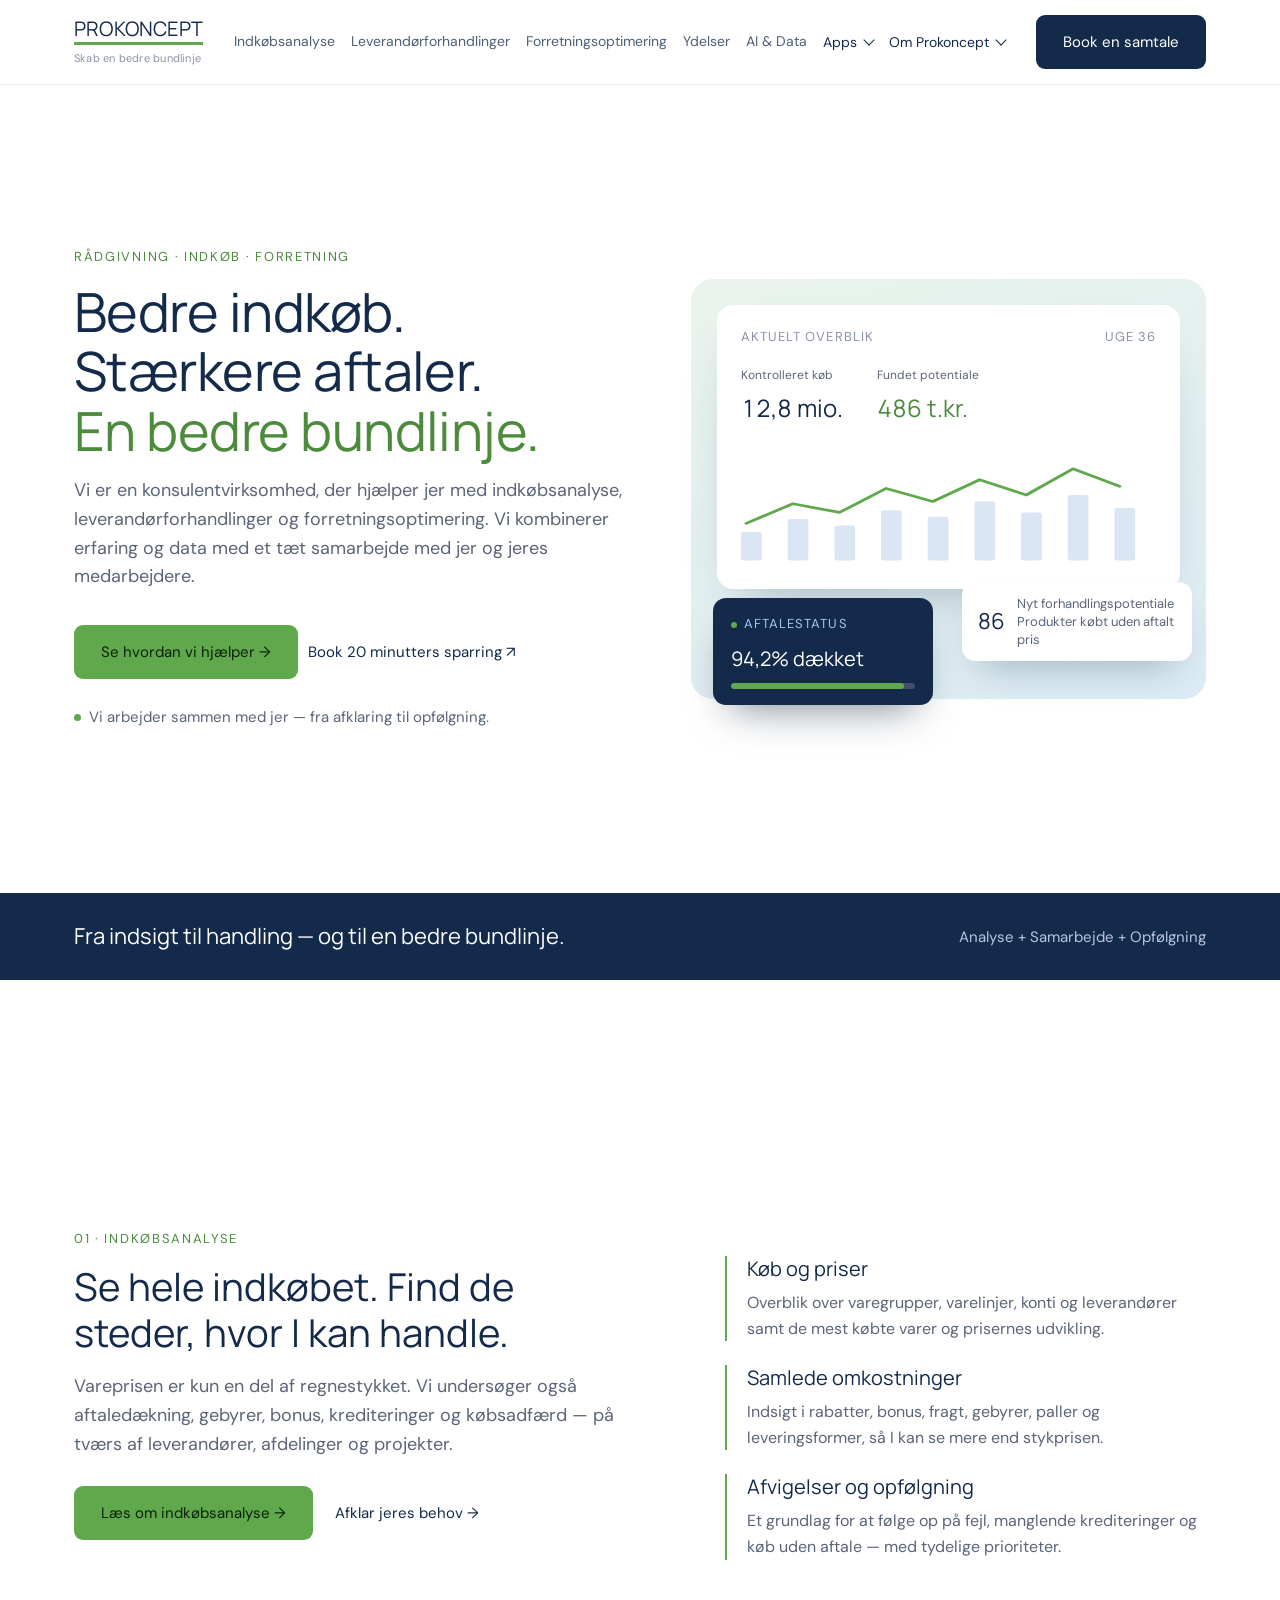
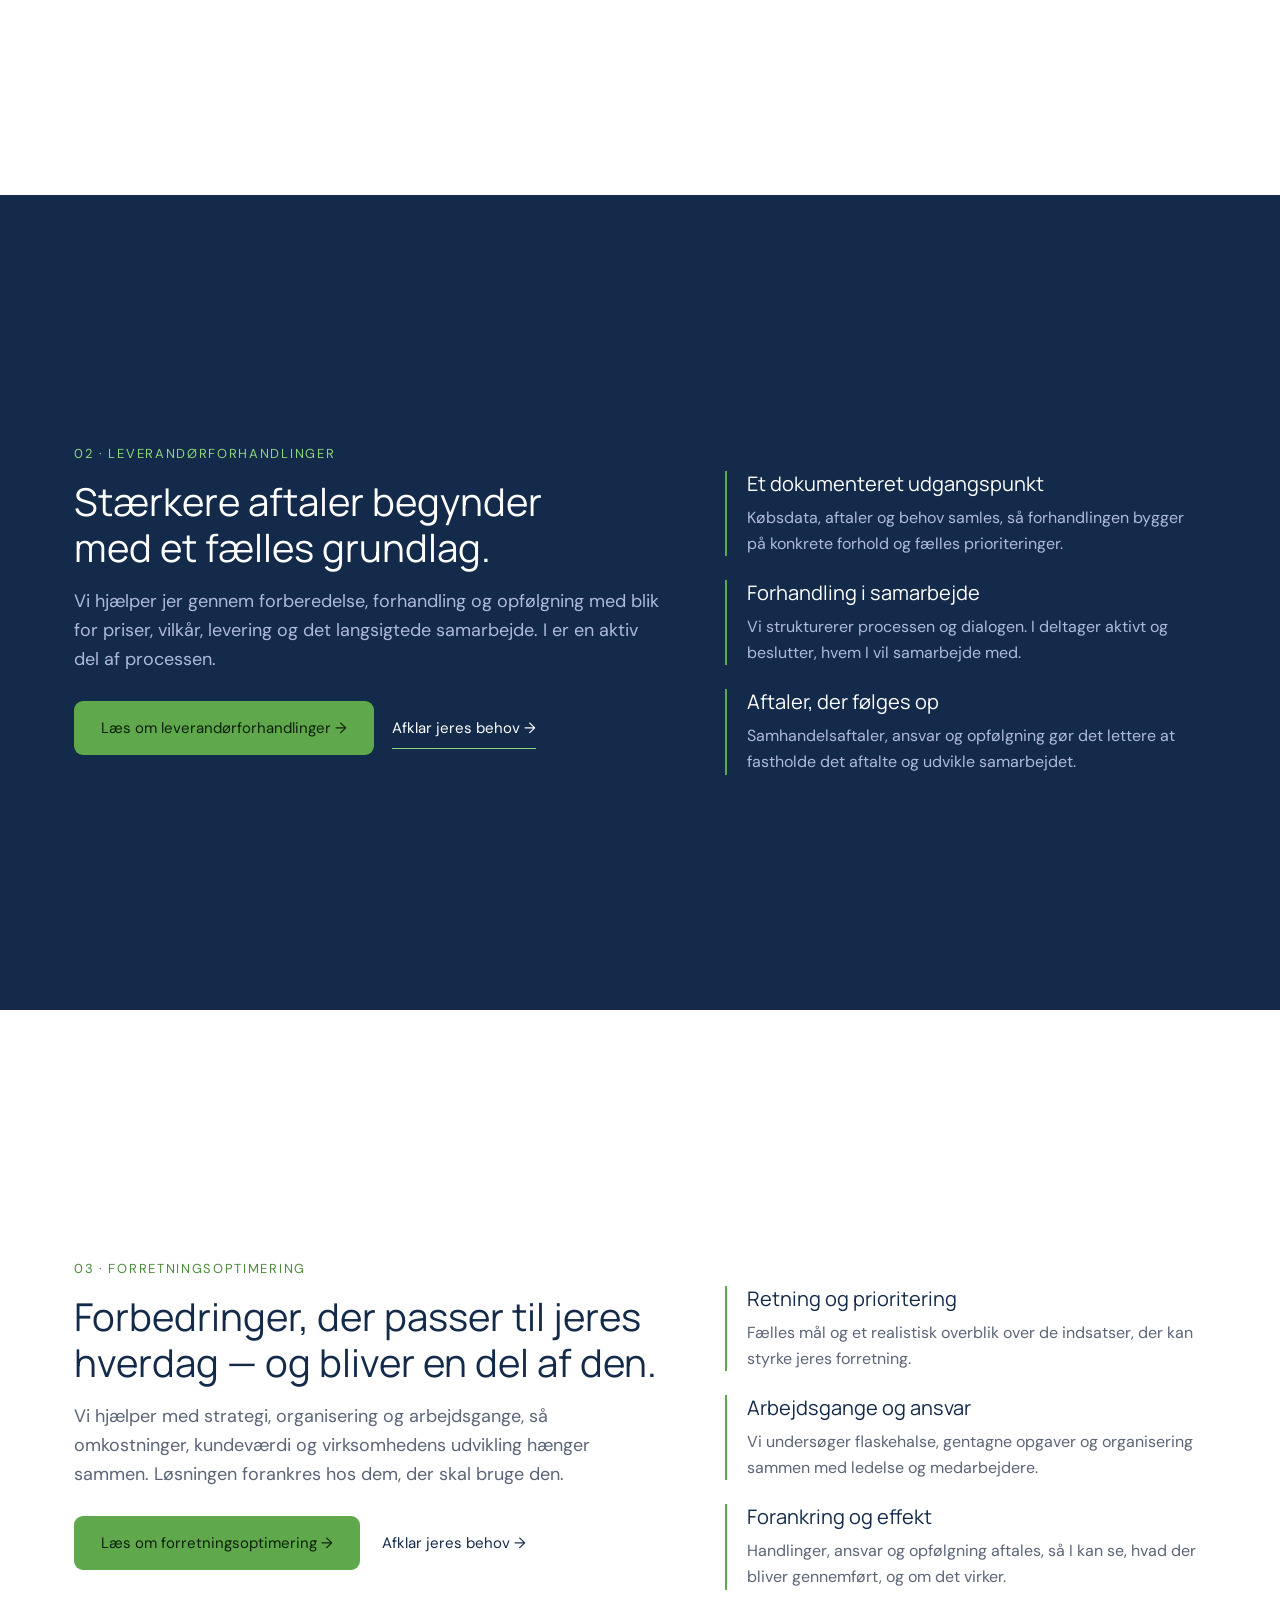
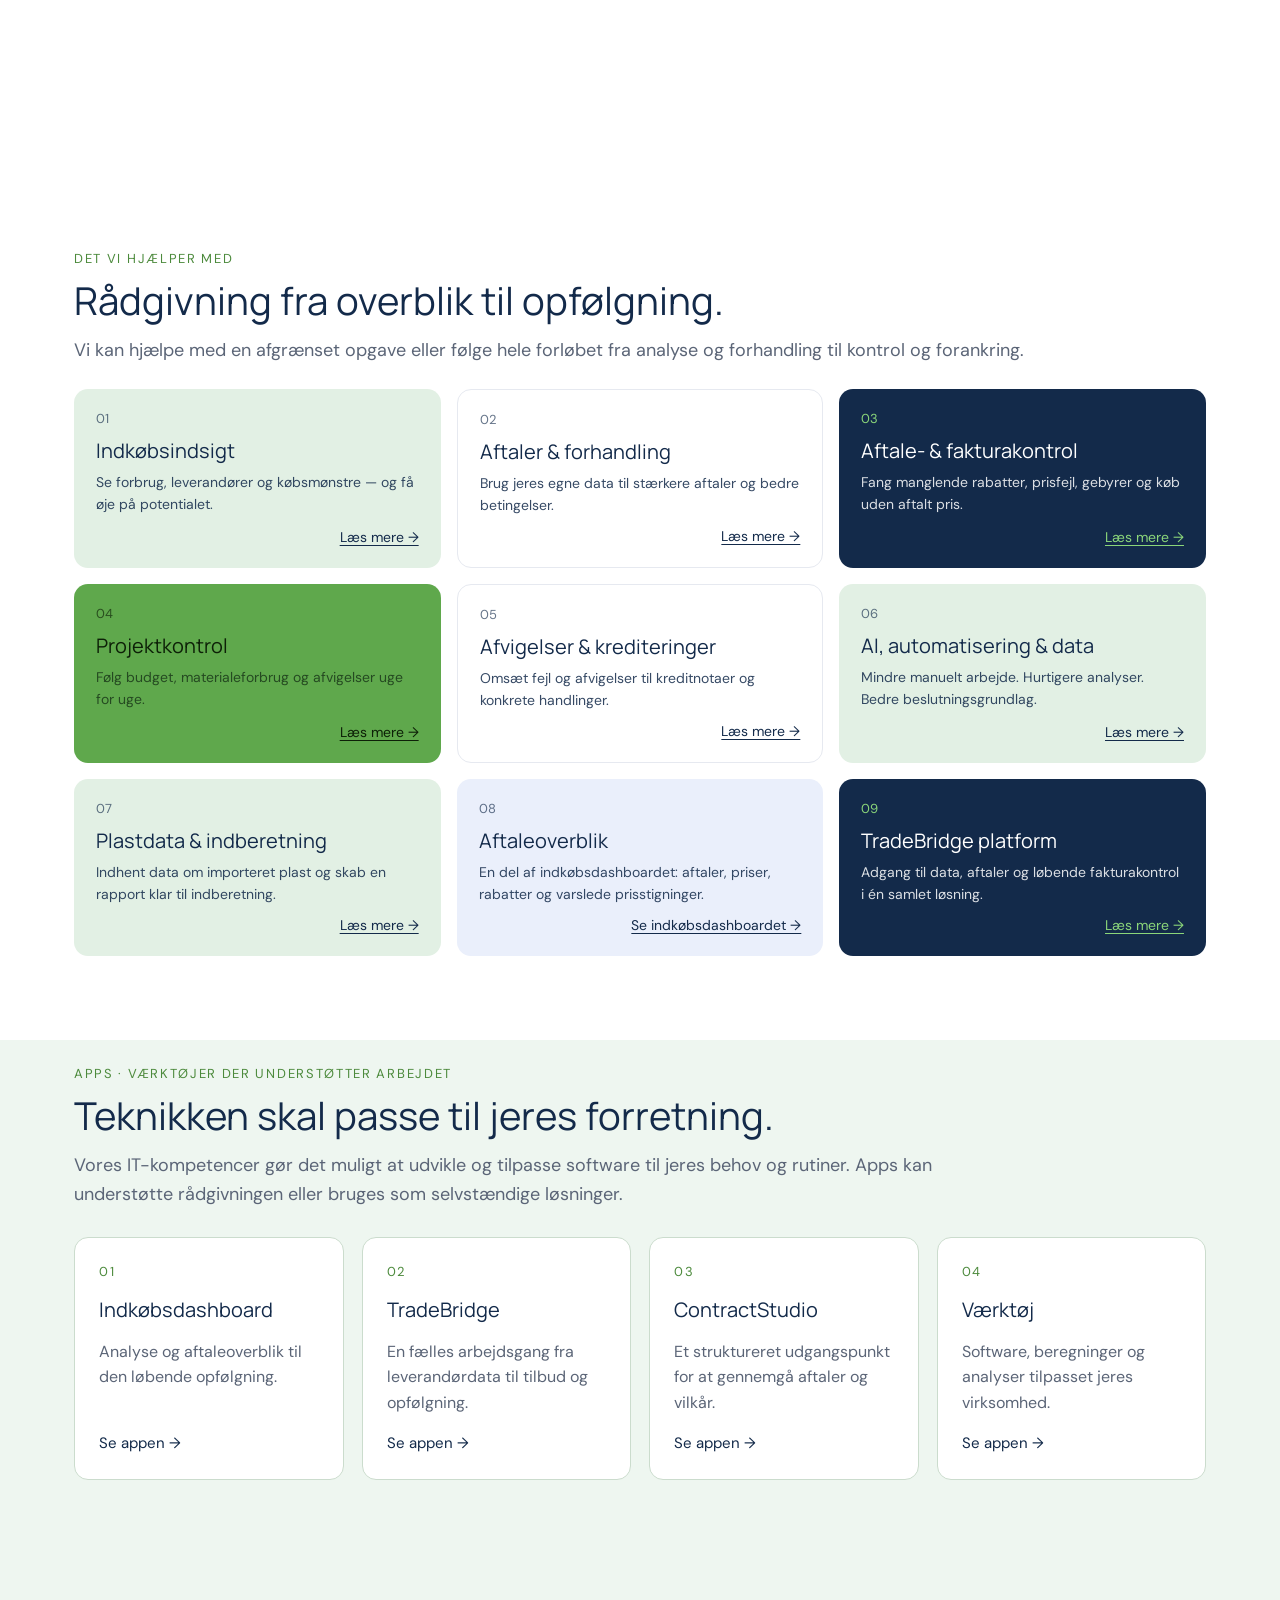
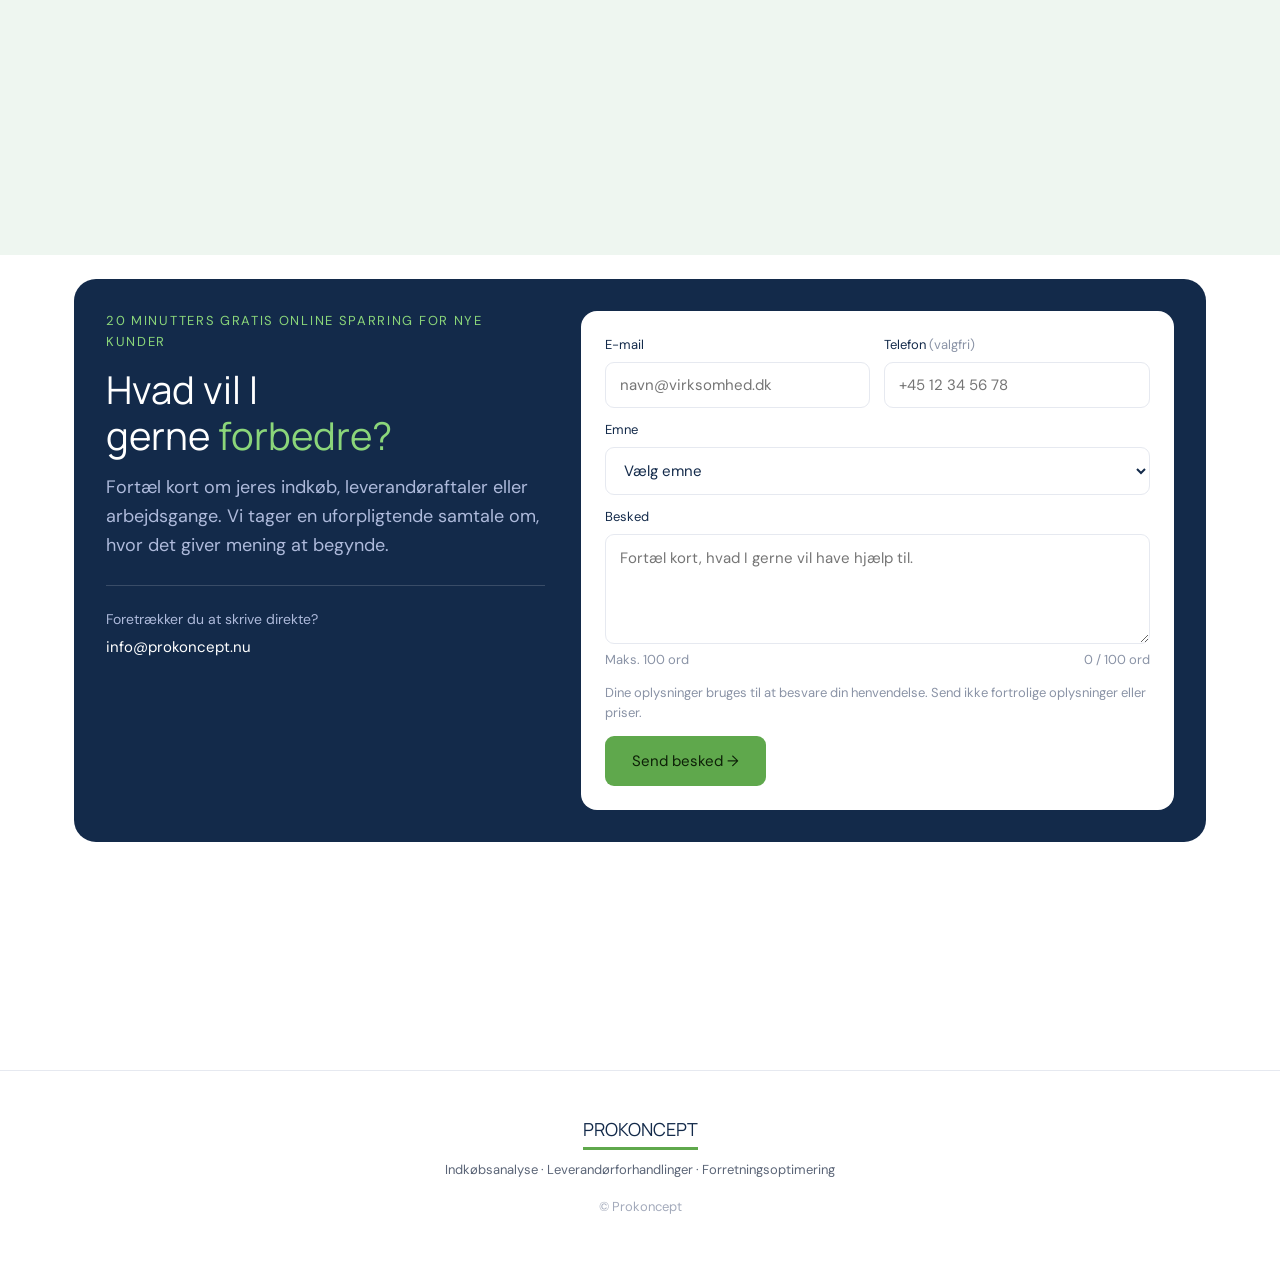
==== commit 81a501e3: "Restructure website around consulting services and dedicated app pages" ====
--- a/index.html
+++ b/index.html
@@ -3,65 +3,103 @@
 <head>
 <meta charset="utf-8">
 <meta name="viewport" content="width=device-width, initial-scale=1">
-
-<title>Prokoncept — Fra data til handling</title>
+<title>Indkøbsanalyse, leverandørforhandlinger og forretningsoptimering | Prokoncept</title>
+<meta name="description" content="Konsulentrådgivning med erfaring, data og tilpassede værktøjer. Vi arbejder sammen med jer om bedre indkøb, stærkere aftaler og forbedringer i hverdagen.">
 <link rel="preconnect" href="https://fonts.googleapis.com">
 <link rel="preconnect" href="https://fonts.gstatic.com" crossorigin>
 <link href="https://fonts.googleapis.com/css2?family=DM+Sans:wght@400&family=Manrope:wght@400&display=swap" rel="stylesheet">
-
-
 <link rel="stylesheet" href="styles.css">
 <link rel="stylesheet" href="about.css">
-<script src="navigation.js" defer></script>
+<link rel="stylesheet" href="advisory.css">
 <link rel="stylesheet" href="tradebridge-demo.css">
-<script src="tradebridge-demo.js" defer></script>
-<script src="data-maturity.js" defer></script>
+<script src="navigation.js" defer>
+</script>
+<script src="site.js" defer>
+</script>
 </head>
 <body id="top">
 <header class="site" id="siteHeader">
-  <nav class="wrap">
-    <div class="brand-block"><a class="brand" href="#top" aria-label="Prokoncept – tilbage til toppen">PROKONCEPT</a><div class="tag">Skab en bedre bundlinje</div></div>
-    <div class="navlinks" id="navlinks">
-      <a href="#ydelser">Ydelser</a>
-      <a href="#indkobsanalyse">Indkøbsanalyse</a>
-      <a href="#tradebridge">TradeBridge</a>
-      <a href="#beregner">Værktøj</a>
-      <a href="#ai">AI &amp; data</a>
-      <a href="#potentiale">Potentialescore</a>
-<details class="about-menu"><summary>Om Prokoncept</summary><div><a href="om-prokoncept.html">Hvem er Prokoncept?</a><a href="medarbejdere.html">Medarbejdere</a><a href="om-prokoncept.html#metode">Sådan arbejder vi</a></div></details>
-    </div>
-    <div style="display:flex; align-items:center; gap:8px;">
-      <a class="btn btn-navy" href="#kontakt">Book en samtale</a>
-      <button class="burger" id="burgerBtn" aria-label="Åbn menu" aria-expanded="false" aria-controls="mobilePanel"><span></span></button>
-    </div>
-  </nav>
-  <div class="mobile-panel" id="mobilePanel">
-      <a href="#ydelser">Ydelser</a>
-      <a href="#indkobsanalyse">Indkøbsanalyse</a>
-      <a href="#tradebridge">TradeBridge</a>
-      <a href="#beregner">Værktøj</a>
-      <a href="#ai">AI &amp; data</a>
-      <a href="#potentiale">Potentialescore</a>
-<details class="about-menu"><summary>Om Prokoncept</summary><div><a href="om-prokoncept.html">Hvem er Prokoncept?</a><a href="medarbejdere.html">Medarbejdere</a><a href="om-prokoncept.html#metode">Sådan arbejder vi</a></div></details>
-    <a href="#kontakt">Book en samtale</a>
-  </div>
+<nav class="wrap" aria-label="Hovedmenu">
+<div class="brand-block">
+<a class="brand" href="#top" aria-label="Prokoncept – til forsiden">PROKONCEPT</a>
+<div class="tag">Skab en bedre bundlinje</div>
+</div>
+<div class="navlinks" id="navlinks">
+<a href="#indkobsanalyse">Indkøbsanalyse</a>
+<a href="#leverandorforhandlinger">Leverandørforhandlinger</a>
+<a href="#forretningsoptimering">Forretningsoptimering</a>
+<a href="#ydelser">Ydelser</a>
+<a href="forretningsoptimering.html#ai">AI &amp; Data</a>
+<details class="about-menu apps-menu">
+<summary>Apps</summary>
+<div>
+<a href="app-indkoebsdashboard.html">Indkøbsdashboard</a>
+<a href="app-tradebridge.html">TradeBridge</a>
+<a href="app-contractstudio.html">ContractStudio</a>
+<a href="app-vaerktoej.html">Værktøj</a>
+</div>
+</details>
+<details class="about-menu">
+<summary>Om Prokoncept</summary>
+<div>
+<a href="om-prokoncept.html">Hvem er Prokoncept?</a>
+<a href="medarbejdere.html">Medarbejdere</a>
+<a href="om-prokoncept.html#metode">Sådan arbejder vi</a>
+</div>
+</details>
+</div>
+<div class="header-actions">
+<a class="btn btn-navy" href="#kontakt">Book en samtale</a>
+<button type="button" class="burger" id="burgerBtn" aria-label="Åbn menu" aria-expanded="false" aria-controls="mobilePanel">
+<span>
+</span>
+</button>
+</div>
+</nav>
+<div class="mobile-panel" id="mobilePanel">
+<a href="#indkobsanalyse">Indkøbsanalyse</a>
+<a href="#leverandorforhandlinger">Leverandørforhandlinger</a>
+<a href="#forretningsoptimering">Forretningsoptimering</a>
+<a href="#ydelser">Ydelser</a>
+<a href="forretningsoptimering.html#ai">AI &amp; Data</a>
+<details class="about-menu apps-menu">
+<summary>Apps</summary>
+<div>
+<a href="app-indkoebsdashboard.html">Indkøbsdashboard</a>
+<a href="app-tradebridge.html">TradeBridge</a>
+<a href="app-contractstudio.html">ContractStudio</a>
+<a href="app-vaerktoej.html">Værktøj</a>
+</div>
+</details>
+<details class="about-menu">
+<summary>Om Prokoncept</summary>
+<div>
+<a href="om-prokoncept.html">Hvem er Prokoncept?</a>
+<a href="medarbejdere.html">Medarbejdere</a>
+<a href="om-prokoncept.html#metode">Sådan arbejder vi</a>
+</div>
+</details>
+<a href="#kontakt">Book en samtale</a>
+</div>
 </header>
-
-<!-- HERO -->
-<section class="hero">
-  <div class="wrap">
-    <div>
-      <div class="eyebrow">Forretningscontrol, der kan handles på</div>
-      <h1>Styr på indkøb, <span class="em">aftaler og projekter</span> — uge for uge.</h1>
-      <p class="lede">Vi samler fakturaer, aftaler, priser og budgetter i ét overblik. Så kan I se afvigelser, prioritere indsatsen og beskytte resultatet, mens arbejdet stadig er i gang.</p>
-      <div class="hero-actions">
-        <a class="btn btn-primary" href="#ydelser">Se vores ydelser →</a>
-        <a class="btn btn-text" href="#kontakt">Book en samtale ↗</a>
-      </div>
-      <div class="hero-note"><span class="dot"></span> Indsigt, der fører til handling — ikke flere rapporter i skuffen.</div>
-    </div>
-
-    <div class="hero-graphic" id="heroGraphic">
+<main>
+<section class="hero advisory-home-hero">
+<div class="wrap">
+<div>
+<p class="eyebrow">Rådgivning · Indkøb · Forretning</p>
+<h1>Bedre indkøb.<br>Stærkere aftaler.<br>
+<span class="em">En bedre bundlinje.</span>
+</h1>
+<p class="lede">Vi er en konsulentvirksomhed, der hjælper jer med indkøbsanalyse, leverandørforhandlinger og forretningsoptimering. Vi kombinerer erfaring og data med et tæt samarbejde med jer og jeres medarbejdere.</p>
+<div class="hero-actions">
+<a class="btn btn-primary" href="#indkobsanalyse">Se hvordan vi hjælper →</a>
+<a class="btn btn-text" href="#kontakt">Book 20 minutters sparring ↗</a>
+</div>
+<p class="hero-note">
+<span class="dot">
+</span>Vi arbejder sammen med jer — fra afklaring til opfølgning.</p>
+</div>
+<div class="hero-graphic" id="heroGraphic">
       <div class="og-card">
         <div class="og-head"><span>Aktuelt overblik</span><span>Uge 36</span></div>
         <div class="og-stats">
@@ -93,756 +131,277 @@
         <div class="t">Nyt forhandlingspotentiale<br>Produkter købt uden aftalt pris</div>
       </div>
     </div>
-  </div>
-</section>
-
+</div>
+</section>
 <div class="formula">
-  <div class="wrap">
-    <div class="headline">Fra data til handling — og til en bedre bundlinje.</div>
-    <div class="terms">Fakturaer + Aftaler + Priser + Budgetter <span class="pill">= Beslutningskraft</span></div>
-  </div>
-</div>
-
-
-
-
-
-
-
-
-
+<div class="wrap">
+<div class="headline">Fra indsigt til handling — og til en bedre bundlinje.</div>
+<div class="terms">Analyse + Samarbejde + Opfølgning</div>
+</div>
+</div>
+<section id="indkobsanalyse" class="advisory-teaser ">
+<div class="wrap">
+<div>
+<p class="eyebrow">01 · Indkøbsanalyse</p>
+<h2>Se hele indkøbet. Find de steder, hvor I kan handle.</h2>
+<p class="lede">Vareprisen er kun en del af regnestykket. Vi undersøger også aftaledækning, gebyrer, bonus, krediteringer og købsadfærd — på tværs af leverandører, afdelinger og projekter.</p>
+<div class="advisory-actions">
+<a class="btn btn-primary" href="indkoebsanalyse.html">Læs om indkøbsanalyse →</a>
+<a class="btn btn-text" href="indkoebsanalyse.html#behov">Afklar jeres behov →</a>
+</div>
+</div>
+<div class="advisory-teaser-list">
+<div>
+<h3>Køb og priser</h3>
+<p>Overblik over varegrupper, varelinjer, konti og leverandører samt de mest købte varer og prisernes udvikling.</p>
+</div>
+<div>
+<h3>Samlede omkostninger</h3>
+<p>Indsigt i rabatter, bonus, fragt, gebyrer, paller og leveringsformer, så I kan se mere end stykprisen.</p>
+</div>
+<div>
+<h3>Afvigelser og opfølgning</h3>
+<p>Et grundlag for at følge op på fejl, manglende krediteringer og køb uden aftale — med tydelige prioriteter.</p>
+</div>
+</div>
+</div>
+</section>
+<section id="leverandorforhandlinger" class="advisory-teaser platform">
+<div class="wrap">
+<div>
+<p class="eyebrow">02 · Leverandørforhandlinger</p>
+<h2>Stærkere aftaler begynder med et fælles grundlag.</h2>
+<p class="lede">Vi hjælper jer gennem forberedelse, forhandling og opfølgning med blik for priser, vilkår, levering og det langsigtede samarbejde. I er en aktiv del af processen.</p>
+<div class="advisory-actions">
+<a class="btn btn-primary" href="leverandoerforhandlinger.html">Læs om leverandørforhandlinger →</a>
+<a class="advisory-light-link" href="leverandoerforhandlinger.html#behov">Afklar jeres behov →</a>
+</div>
+</div>
+<div class="advisory-teaser-list">
+<div>
+<h3>Et dokumenteret udgangspunkt</h3>
+<p>Købsdata, aftaler og behov samles, så forhandlingen bygger på konkrete forhold og fælles prioriteringer.</p>
+</div>
+<div>
+<h3>Forhandling i samarbejde</h3>
+<p>Vi strukturerer processen og dialogen. I deltager aktivt og beslutter, hvem I vil samarbejde med.</p>
+</div>
+<div>
+<h3>Aftaler, der følges op</h3>
+<p>Samhandelsaftaler, ansvar og opfølgning gør det lettere at fastholde det aftalte og udvikle samarbejdet.</p>
+</div>
+</div>
+</div>
+</section>
+<section id="forretningsoptimering" class="advisory-teaser ">
+<div class="wrap">
+<div>
+<p class="eyebrow">03 · Forretningsoptimering</p>
+<h2>Forbedringer, der passer til jeres hverdag — og bliver en del af den.</h2>
+<p class="lede">Vi hjælper med strategi, organisering og arbejdsgange, så omkostninger, kundeværdi og virksomhedens udvikling hænger sammen. Løsningen forankres hos dem, der skal bruge den.</p>
+<div class="advisory-actions">
+<a class="btn btn-primary" href="forretningsoptimering.html">Læs om forretningsoptimering →</a>
+<a class="btn btn-text" href="forretningsoptimering.html#behov">Afklar jeres behov →</a>
+</div>
+</div>
+<div class="advisory-teaser-list">
+<div>
+<h3>Retning og prioritering</h3>
+<p>Fælles mål og et realistisk overblik over de indsatser, der kan styrke jeres forretning.</p>
+</div>
+<div>
+<h3>Arbejdsgange og ansvar</h3>
+<p>Vi undersøger flaskehalse, gentagne opgaver og organisering sammen med ledelse og medarbejdere.</p>
+</div>
+<div>
+<h3>Forankring og effekt</h3>
+<p>Handlinger, ansvar og opfølgning aftales, så I kan se, hvad der bliver gennemført, og om det virker.</p>
+</div>
+</div>
+</div>
+</section>
 <!-- SERVICES GRID -->
 <section id="ydelser">
   <div class="wrap">
     <div class="svc-intro">
       <div class="eyebrow">Det vi hjælper med</div>
-      <h2>Det rigtige overblik giver bedre beslutninger.</h2>
-      <p class="lede">Vælg et område — eller lad os samle hele kæden fra analyse til kontrol og forankring.</p>
+      <h2>Rådgivning fra overblik til opfølgning.</h2>
+      <p class="lede">Vi kan hjælpe med en afgrænset opgave eller følge hele forløbet fra analyse og forhandling til kontrol og forankring.</p>
     </div>
     <div class="svc-grid">
-      <button type="button" class="svc-card svc-mint" data-service="01">
-        <span class="num">01</span><h3>Indkøbsindsigt</h3><p>Se forbrug, leverandører og købsmønstre — og få øje på potentialet.</p><span class="link">Læs mere →</span>
-      </button>
-      <button type="button" class="svc-card svc-light" data-service="02">
-        <span class="num">02</span><h3>Aftaler &amp; forhandling</h3><p>Brug jeres egne data til stærkere aftaler og bedre betingelser.</p><span class="link">Læs mere →</span>
-      </button>
+      <a class="svc-card svc-mint" href="indkoebsanalyse.html">
+        <span class="num">01</span>
+<h3>Indkøbsindsigt</h3>
+<p>Se forbrug, leverandører og købsmønstre — og få øje på potentialet.</p>
+<span class="link">Læs mere →</span>
+      </a>
+      <a class="svc-card svc-light" href="leverandoerforhandlinger.html">
+        <span class="num">02</span>
+<h3>Aftaler &amp; forhandling</h3>
+<p>Brug jeres egne data til stærkere aftaler og bedre betingelser.</p>
+<span class="link">Læs mere →</span>
+      </a>
       <button type="button" class="svc-card svc-navy" data-service="03">
-        <span class="num" style="color:#8bd67a; opacity:1;">03</span><h3>Aftale- &amp; fakturakontrol</h3><p>Fang manglende rabatter, prisfejl, gebyrer og køb uden aftalt pris.</p><span class="link" style="color:#8bd67a;">Læs mere →</span>
+        <span class="num" style="color:#8bd67a; opacity:1;">03</span>
+<h3>Aftale- &amp; fakturakontrol</h3>
+<p>Fang manglende rabatter, prisfejl, gebyrer og køb uden aftalt pris.</p>
+<span class="link" style="color:#8bd67a;">Læs mere →</span>
       </button>
       <button type="button" class="svc-card svc-green" data-service="04">
-        <span class="num" style="color:#0d2007;">04</span><h3>Projektkontrol</h3><p style="color:#1b3a1a;">Følg budget, materialeforbrug og afvigelser uge for uge.</p><span class="link" style="color:#0d2007;">Læs mere →</span>
+        <span class="num" style="color:#0d2007;">04</span>
+<h3>Projektkontrol</h3>
+<p style="color:#1b3a1a;">Følg budget, materialeforbrug og afvigelser uge for uge.</p>
+<span class="link" style="color:#0d2007;">Læs mere →</span>
       </button>
       <button type="button" class="svc-card svc-light" data-service="05">
-        <span class="num">05</span><h3>Afvigelser &amp; krediteringer</h3><p>Omsæt fejl og afvigelser til kreditnotaer og konkrete handlinger.</p><span class="link">Læs mere →</span>
+        <span class="num">05</span>
+<h3>Afvigelser &amp; krediteringer</h3>
+<p>Omsæt fejl og afvigelser til kreditnotaer og konkrete handlinger.</p>
+<span class="link">Læs mere →</span>
       </button>
-      <button type="button" class="svc-card svc-mint" data-service="06">
-        <span class="num">06</span><h3>AI, automatisering &amp; data</h3><p>Mindre manuelt arbejde. Hurtigere analyser. Bedre beslutningsgrundlag.</p><span class="link">Læs mere →</span>
-      </button>
-      <button type="button" class="svc-card svc-mint" data-service="07">
-        <span class="num">07</span><h3>Plastdata &amp; indberetning</h3><p>Indhent data om importeret plast og skab en rapport klar til indberetning.</p><span class="link">Læs mere →</span>
-      </button>
-      <button type="button" class="svc-card svc-blue" data-service="08">
-        <span class="num">08</span><h3>Aftaledashboard</h3><p>Hold styr på aftaler, priser, rabatter og varslede prisstigninger.</p><span class="link">Læs mere →</span>
-      </button>
-      <button type="button" class="svc-card svc-navy" data-service="09">
-        <span class="num" style="color:#8bd67a; opacity:1;">09</span><h3>TradeBridge platform</h3><p>Adgang til data, aftaler og løbende fakturakontrol i én samlet løsning.</p><span class="link" style="color:#8bd67a;">Læs mere →</span>
-      </button>
+      <a class="svc-card svc-mint" href="forretningsoptimering.html#ai">
+        <span class="num">06</span>
+<h3>AI, automatisering &amp; data</h3>
+<p>Mindre manuelt arbejde. Hurtigere analyser. Bedre beslutningsgrundlag.</p>
+<span class="link">Læs mere →</span>
+      </a>
+      <a class="svc-card svc-mint" href="app-vaerktoej.html#plast-example-title">
+        <span class="num">07</span>
+<h3>Plastdata &amp; indberetning</h3>
+<p>Indhent data om importeret plast og skab en rapport klar til indberetning.</p>
+<span class="link">Læs mere →</span>
+      </a>
+      <a class="svc-card svc-blue" href="app-indkoebsdashboard.html">
+        <span class="num">08</span>
+<h3>Aftaleoverblik</h3>
+<p>En del af indkøbsdashboardet: aftaler, priser, rabatter og varslede prisstigninger.</p>
+<span class="link">Se indkøbsdashboardet →</span>
+      </a>
+      <a class="svc-card svc-navy" href="app-tradebridge.html">
+        <span class="num" style="color:#8bd67a; opacity:1;">09</span>
+<h3>TradeBridge platform</h3>
+<p>Adgang til data, aftaler og løbende fakturakontrol i én samlet løsning.</p>
+<span class="link" style="color:#8bd67a;">Læs mere →</span>
+      </a>
     </div>
   </div>
 </section>
-
-<!-- INDKØBSANALYSE -->
-<section id="indkobsanalyse">
-  <div class="wrap">
-    <div class="eyebrow">Eksempel: Indkøbsanalyse</div>
-    <h2>Fra fakturalinje til <span class="em">beslutningsgrundlag.</span></h2>
-    <p class="lede">Filtrér køb, se udvikling og fordeling, og find de varegrupper og leveringsformer, der skal prioriteres.</p>
-    <div class="dash-layout">
-    <ul class="dash-points">
-      <li>Periode- og leverandørfiltre</li><li>Nøgletal på ét blik</li><li>Varegrupper og leveringsformer</li><li>Detaljer helt ned på fakturalinje</li>
-    </ul>
-    <div class="dash-visual">
-    <a class="dash-frame" href="https://prokoncept.shinyapps.io/procurement_dashboard_demo/" data-dashboard-demo aria-haspopup="dialog" aria-label="Åbn indkøbsanalyse-demoen på hjemmesiden">
-      <div class="dash-bar"><span></span><span></span><span></span><em>Indkøbsanalyse · demo med eksempeldata</em></div>
-      <img src="assets/dashboard-demo.jpg" alt="Prokoncepts indkøbsanalyse-dashboard med sidebar, periodefiltre, nøgletal og grafer over ugentligt forbrug og linjetype">
-      <div class="dash-open"><span>Åbn live demo ↗</span></div>
-    </a>
-    <div class="dash-actions"><button class="btn btn-primary demo-launch" type="button" data-dashboard-demo aria-haspopup="dialog">Se dashboard ↗</button></div>
-    <div class="dash-hint">Demoen åbner her på siden og bruger eksempeldata.</div>
-    </div>
-    </div>
-  </div>
-</section>
-
-<!-- TRADEBRIDGE -->
-<section class="platform" id="tradebridge">
-  <div class="wrap tradebridge-overview">
-    <div class="tradebridge-copy">
-      <div class="eyebrow">Hvorfor det er relevant</div>
-      <h2>Fra spredte data til <span class="em">en fælles arbejdsgang.</span></h2>
-      <p class="lede">TradeBridge samler data fra leverandører med jeres egne aftaler, priser og kontroller.</p>
-      <p class="lede">Platformen er udviklet til den løbende opfølgning: fra overblik og analyse til dokumenterede sager, der kan behandles af de ansvarlige medarbejdere.</p>
-      <div class="tradebridge-actions"><button class="btn btn-primary demo-launch" type="button" data-tradebridge-demo aria-haspopup="dialog">Se TradeBridge-demo ↗</button></div>
-    </div>
-    <figure class="tradebridge-screen">
-      <img src="assets/tradebridge-beregner-anonymiseret.png" alt="Anonymiseret TradeBridge-skærmbillede med tilbud, ordre, varelinjer og beregninger" loading="lazy">
-      <figcaption>Anonymiseret eksempel fra TradeBridge.</figcaption>
-    </figure>
-  </div>
-</section>
-
-<!-- BEREGNER -->
-<section class="mint-section" id="beregner">
-  <div class="wrap split">
-    <div>
-      <div class="eyebrow">Værktøjer tilpasset jeres virksomhed</div>
-      <h2>Jeres behov. <span class="em">Jeres arbejdsgange.</span></h2>
-      <p class="lede">Vi udvikler og tilpasser software til de beregninger og analyser, I har brug for. Udgangspunktet er jeres data, rutiner og brugere, så værktøjet passer ind i hverdagen og er enkelt at betjene.</p>
-      <p class="lede">Resultaterne skal være forståelige og til at handle på. Derfor bruger vi også AI til at forklare komplekse analyser og beregninger i et klart sprog — så brugeren kan forstå de vigtigste fund og deres betydning uden at være specialist i statistik eller machine learning.</p>
-      <p class="lede">Værktøjerne kan leveres som tilføjelser til jeres indkøbsdashboard eller som selvstændige apps.</p>
-      <ul class="feature-list">
-        <li><span class="c">✓</span> Tilpasset jeres behov og rutiner</li>
-        <li><span class="c">✓</span> Beregninger og analyser med jeres data</li>
-        <li><span class="c">✓</span> Klare resultater med AI som forklaringshjælp</li>
-        <li><span class="c">✓</span> Som dashboard-tilføjelse eller selvstændig app</li>
-      </ul>
-      <div style="margin-top:28px;"><a class="btn btn-primary" href="#kontakt">Tal med os om jeres behov →</a></div>
-    </div>
-    <figure class="tools-visual">
-      <!-- Udskift billedpladsen med et img-element, når det endelige billede er klar. -->
-      <div class="tools-image-placeholder" role="img" aria-label="Plads til kommende billede af virksomhedstilpassede værktøjer">
-        <svg viewBox="0 0 64 64" width="64" height="64" aria-hidden="true"><rect x="8" y="12" width="48" height="40" rx="5" fill="none" stroke="currentColor" stroke-width="1.5"/><circle cx="23" cy="25" r="4" fill="none" stroke="currentColor" stroke-width="1.5"/><path d="M12 47l14-14 10 9 8-8 8 13" fill="none" stroke="currentColor" stroke-width="1.5"/></svg>
-        <span>Billede kommer senere</span>
-        <small>Værktøjer tilpasset jeres virksomhed</small>
-      </div>
-    </figure>
-  </div>
-
-<!-- EKSEMPEL: VIRKSOMHEDSTILPASSET VÆRKTØJ -->
-<article class="tools-example" aria-labelledby="plast-example-title">
-  <div class="wrap split">
-    <div class="plast-card">
-      <div class="wcard-head"><h3>Plastdata · Dashboard</h3><span class="status">Aktuel periode</span></div>
-      <div class="stat-grid">
-        <div class="stat-tile" style="background:rgba(255,255,255,.07);"><div class="l" style="color:#a9b6d1;">Indberetningsgrundlag</div><div class="v" style="color:#fff;">100%</div></div>
-        <div class="stat-tile" style="background:rgba(255,255,255,.07);"><div class="l" style="color:#a9b6d1;">Datakilder</div><div class="v" style="color:#fff;">8</div></div>
-      </div>
-      <div class="status-banner" style="background:rgba(139,214,122,.15); color:#8bd67a;">● Rapport klar — eksport til indberetning</div>
-    </div>
-    <div>
-      <div class="eyebrow">Eksempel på et værktøj, vi har udviklet</div><h3 class="tools-example-title" id="plast-example-title">Plastdata &amp; indberetning</h3>
-      <h4 class="tools-example-subtitle">Data på importeret plast. <span class="em">Rapport klar til brug.</span></h4>
-      <p class="lede">For Home &amp; Garden-kæden har vi udviklet et dashboard, der indhenter og samler data om importeret plast. Løsningen skaber det dokumenterede overblik og opsætter en rapport, som kan anvendes direkte i indberetningsarbejdet.</p>
-      <div class="step-inline">
-        <div class="si"><span class="num">01</span><div class="tx"><b>Indhent data</b><span>Data om importeret plast trækkes automatisk fra kilderne.</span></div></div>
-        <div class="si"><span class="num">02</span><div class="tx"><b>Saml og kontrollér</b><span>Tallene samles og valideres i ét grundlag.</span></div></div>
-        <div class="si"><span class="num">03</span><div class="tx"><b>Rapportér</b><span>En rapport klar til indberetning, uden manuel sammenstilling.</span></div></div>
-      </div>
-      <div style="margin-top:26px;"><button type="button" class="btn btn-primary" data-service="07">Se hvordan det kan bruges hos jer →</button></div>
-    </div>
-  </div>
-</article>
-</section>
-
-
-
-<!-- AFTALE-DASHBOARD -->
-<section class="platform">
-  <div class="wrap split">
-    <div>
-      <div class="eyebrow">Aftale-dashboard</div>
-      <h2>Én indgang til <span style="color:#8bd67a;">alle jeres aftaler.</span></h2>
-      <p class="lede">Få det samlede overblik over leverandør- og samhandelsaftaler, aftalepriser og rabatter. Dashboardet giver også besked om varslede prisstigninger, så I kan handle og kommunikere i god tid.</p>
-      <div style="margin-top:28px;"><button type="button" class="btn btn-primary" data-service="08">Læs om aftale-dashboardet →</button></div>
-    </div>
-    <div class="wcard">
-      <div class="wcard-tabs" role="tablist" aria-label="Aftale-dashboard visninger" style="margin-top:2px;">
-        <button class="wcard-tab" role="tab" aria-selected="true" data-group="af" data-tab="leverandor">Leverandøraftaler</button>
-        <button class="wcard-tab" role="tab" aria-selected="false" data-group="af" data-tab="priser">Priser &amp; rabatter</button>
-        <button class="wcard-tab" role="tab" aria-selected="false" data-group="af" data-tab="varsel">Prisvarslinger</button>
-      </div>
-      <div class="wcard-panel" data-group="af" data-panel="leverandor" data-active="true">
-        <div class="row-list" style="margin-top:0;">
-          <div class="r"><span>STARK · Nettoprisaftale</span><span class="v" style="color:var(--green-dark);">Aftale-747</span></div>
-          <div class="r"><span>AO · Rammeaftale</span><span class="v" style="color:var(--green-dark);">Aftale-512</span></div>
-          <div class="r"><span>Bygma · Genforhandles</span><span class="v warn">Aftale-390</span></div>
-        </div>
-      </div>
-      <div class="wcard-panel" data-group="af" data-panel="priser">
-        <div class="row-list" style="margin-top:0;">
-          <div class="r"><span>Isolering</span><span class="v" style="color:var(--green-dark);">−14% ift. liste</span></div>
-          <div class="r"><span>Fliser og gulvklinker</span><span class="v" style="color:var(--green-dark);">−9% ift. liste</span></div>
-          <div class="r"><span>Værktøj</span><span class="v" style="color:var(--green-dark);">−6% ift. liste</span></div>
-        </div>
-      </div>
-      <div class="wcard-panel" data-group="af" data-panel="varsel">
-        <div class="row-list" style="margin-top:0;">
-          <div class="r"><span>Trælast</span><span class="v warn">+3,2% pr. 01.11</span></div>
-          <div class="r"><span>Stål og beslag</span><span class="v warn">+1,8% pr. 15.11</span></div>
-        </div>
-        <div class="status-banner" style="background:#fbeee0; color:#b8790a;">⚠ 2 varslede prisstigninger kræver stillingtagen</div>
-      </div>
-    </div>
-  </div>
-</section>
-
-<!-- CONTRACTSTUDIO -->
-<section>
-  <div class="wrap split">
-    <div>
-      <div class="eyebrow">ContractStudio</div>
-      <h2>Læs aftalen. <span class="em">Find det vigtige.</span></h2>
-      <p class="lede">Indlæs aftaler og få et samlet, struktureret udgangspunkt for at vurdere priser, vilkår og konkrete risikoområder — klar til videre forhandling og opfølgning.</p>
-      <div style="margin-top:26px;"><a class="btn btn-primary" href="https://prokoncept.shinyapps.io/ContractStudio/" target="_blank" rel="noopener">Prøv ContractStudio ↗</a></div>
-    </div>
-    <div class="wmock">
-      <div class="upload-box">📄 Aftale_Leverandør_2026.pdf uploadet</div>
-      <div class="cs-rows">
-        <div class="cs-row"><span class="tag">Priser</span><span>Aftalt rabat 12% fundet i §4.2</span><span class="cs-chip">OK</span></div>
-        <div class="cs-row"><span class="tag">Vilkår</span><span>Opsigelsesvarsel 3 mdr. i §9</span><span class="cs-chip">OK</span></div>
-        <div class="cs-row"><span class="tag">Risiko</span><span>Prisregulering uden loft i §6</span><span class="cs-chip warn">Tjek</span></div>
-      </div>
-    </div>
-  </div>
-</section>
-
-<!-- AI & DATA -->
-<section id="ai">
-  <div class="wrap">
-    <div class="svc-intro">
-      <div class="eyebrow">AI, dataanalyse &amp; datamodenhed</div>
-      <h2>Gode analyser begynder med <span class="em">et godt datagrundlag.</span></h2>
-      <p class="lede">Vi kombinerer dataanalyse med teknisk indsigt i systemer, databaser og software. Før vi importerer og arbejder med jeres data, undersøger vi kvaliteten, strukturen og sammenhængen med jeres forretning.</p>
-      <p class="lede">Datamodenhed handler om, hvor godt virksomheden kan indsamle, forstå og bruge sine data. Vi ser både på teknikken, ansvaret og de rutiner, der gør data anvendelige i hverdagen.</p>
-    </div>
-    <div class="steps3">
-      <div class="step-card"><div class="num">01</div><h3>Værktøjer og teknik</h3><p>Kan data hentes fra jeres systemer og databaser, opdateres og forbindes på tværs? Vi undersøger mulighederne for integration og automatisering.</p></div>
-      <div class="step-card"><div class="num">02</div><h3>Organisering og kultur</h3><p>Hvem har ansvar for data, og hvordan bruges de? Vi ser på roller, ledelsens opbakning og medarbejdernes rutiner.</p></div>
-      <div class="step-card"><div class="num">03</div><h3>Kvalitet og struktur</h3><p>Er oplysningerne korrekte, komplette og forståelige? Vi ser efter mangler, dubletter og forskellige definitioner, før data bruges i en analyse.</p></div>
-    </div>
-    <div class="data-foundation">
-      <h3>Fra data til analyser, automatisering og AI</h3>
-      <p>Vi strukturerer og sammenholder data, finder mønstre og omsætter resultaterne til konkrete forbedringer. Det kan være rapportering, beregninger, automatiserede kontroller eller machine learning (ML), når opgaven og datagrundlaget egner sig til det.</p>
-      <p>Datakvalitet sætter rammerne for, hvor pålideligt et resultat kan blive. Derfor vurderer vi også, om data er relevante og repræsentative for opgaven, og kontrollerer resultaterne. AI kan hjælpe med at forklare komplekse analyser, men den faglige vurdering er stadig nødvendig.</p>
-      <details class="data-journey"><summary>Hvordan kan datamodenhed udvikle sig?</summary><p>Disse fem trin beskriver en mulig udvikling. De overlapper ofte, og en virksomhed kan være langt fremme på ét område og have behov for at styrke et andet.</p><ol><li><span>Dataindsamling</span> — få overblik over kilderne og indsamle relevante oplysninger.</li><li><span>Dataanalyse</span> — strukturere data og undersøge mønstre og udvikling.</li><li><span>Dataintegration</span> — skabe sammenhæng på tværs af systemer og fælles definitioner.</li><li><span>Databaserede beslutninger</span> — bruge analyser aktivt i ledelse og drift.</li><li><span>Løbende forbedring</span> — følge effekten og bruge automatisering, ML eller AI, hvor det giver værdi.</li></ol><p>Det vigtigste er at løse jeres behov. AI er ikke et mål i sig selv.</p></details>
-    </div>
-    <div class="maturity-screening" id="datamodenhed">
-      <div class="maturity-intro"><div class="eyebrow">Kort datamodenhedsscreening</div><h3>Hvor godt står <span class="em">jeres datagrundlag?</span></h3><p>Besvar otte spørgsmål og få en vejledende vurdering samt forslag til næste skridt. I behøver ikke kende alle svarene.</p><p class="maturity-note">Svarene behandles kun her i browseren og gemmes eller sendes ikke. Screeningen er en selvvurdering; en egentlig vurdering kræver, at vi undersøger jeres data og arbejdsgange.</p></div>
-      <div class="quiz-card maturity-card">
-        <div id="dmWelcome"><p>Vi ser på systemer, datakvalitet, ansvar og brugen af data i hverdagen.</p><button class="btn btn-primary" id="dmStart" type="button">Undersøg jeres datamodenhed →</button></div>
-        <div id="dmWizard" hidden>
-          <div class="quiz-top"><span id="dmStep">Spørgsmål 1 af 8</span><span id="dmCategory"></span></div>
-          <div class="quiz-bar" role="progressbar" aria-label="Besvarede spørgsmål" aria-valuemin="0" aria-valuemax="8" aria-valuenow="0" id="dmProgress"><div class="quiz-bar-fill" id="dmBar"></div></div>
-          <fieldset class="maturity-question"><legend class="quiz-q" id="dmQuestion" tabindex="-1"></legend><div class="quiz-opts" id="dmOptions"></div></fieldset>
-          <div class="quiz-nav"><button class="btn btn-text" id="dmBack" type="button">← Tilbage</button><button class="btn btn-primary" id="dmNext" type="button" disabled>Næste →</button></div>
-        </div>
-        <div id="dmResult" hidden>
-          <p class="eyebrow">Jeres vejledende vurdering</p><h4 id="dmResultTitle" tabindex="-1"></h4><p id="dmResultText"></p>
-          <dl class="maturity-dimensions" id="dmDimensions"></dl>
-          <h4>Forslag til næste skridt</h4><ol id="dmActions"></ol>
-          <p class="maturity-note" id="dmAiNote"></p>
-          <a class="btn btn-primary" href="#kontakt">Tal med os om jeres data →</a><button class="btn btn-text" id="dmRestart" type="button">Start forfra</button>
-        </div>
-      </div>
-    </div>
-    <div style="margin-top:30px;"><button type="button" class="btn btn-text" data-service="06">Læs mere om AI &amp; data →</button></div>
-  </div>
-</section>
-
-<!-- POTENTIALESCREENING -->
-<section class="mint-section" id="potentiale">
-  <div class="wrap">
-    <div class="svc-intro" style="max-width:620px; margin-inline:auto; text-align:center;">
-      <div class="eyebrow">Hurtig potentialescreening</div>
-      <h2>Hvor meget kan I <span class="em">forbedre samhandlen?</span></h2>
-      <p class="lede" style="margin-inline:auto;">Besvar syv korte spørgsmål og få en indikation af, hvor der kan være potentiale i aftaler, indkøb og leverancer. I indtaster ingen priser eller fortrolige oplysninger.</p>
-    </div>
-
-    <div class="quiz-card">
-      <div class="quiz-top"><span id="qLabel">Spørgsmål 1 af 7</span><span id="qPct">14%</span></div>
-      <div class="quiz-bar"><div class="quiz-bar-fill" id="qBarFill"></div></div>
-
-      <div id="qActive">
-        <div class="quiz-q" id="qText"></div>
-        <div class="quiz-opts" id="qOpts"></div>
-      </div>
-
-      <div class="quiz-nav" id="qNav">
-        <button class="btn btn-text" id="qBack" disabled>← Tilbage</button>
-        <button class="btn btn-primary" id="qNext" disabled>Næste →</button>
-      </div>
-
-      <div class="quiz-result" id="qResult">
-        <div class="rscore" id="rScoreVal">—</div>
-        <div style="font-size:14px; color:var(--body); margin-top:4px;">indikeret potentiale</div>
-        <p style="margin-top:18px; color:var(--body); font-size:14.5px;" id="rText"></p>
-        <a class="btn btn-primary" href="#kontakt" style="margin-top:6px;">Book en samtale om resultatet →</a>
-        <div><button class="btn btn-text" id="qRestart" style="margin-top:8px;">Start forfra</button></div>
-      </div>
-
-      <div class="lock-note">🔒&nbsp; Fortroligt og uforpligtende – en egentlig benchmarkvurdering foregår altid lukket og anonymiseret. Målet er en bedre samhandel: færre småordrer, lavere leveringsomkostninger og mindre CO₂ — i samarbejde med leverandørerne.</div>
-    </div>
-  </div>
-</section>
-
+<section class="mint-section" id="apps">
+<div class="wrap">
+<p class="eyebrow">Apps · Værktøjer der understøtter arbejdet</p>
+<h2>Teknikken skal passe til jeres forretning.</h2>
+<p class="lede">Vores IT-kompetencer gør det muligt at udvikle og tilpasse software til jeres behov og rutiner. Apps kan understøtte rådgivningen eller bruges som selvstændige løsninger.</p>
+<div class="apps-grid">
+<a class="app-card" href="app-indkoebsdashboard.html">
+<span class="eyebrow">01</span>
+<h3>Indkøbsdashboard</h3>
+<p>Analyse og aftaleoverblik til den løbende opfølgning.</p>
+<span>Se appen →</span>
+</a>
+<a class="app-card" href="app-tradebridge.html">
+<span class="eyebrow">02</span>
+<h3>TradeBridge</h3>
+<p>En fælles arbejdsgang fra leverandørdata til tilbud og opfølgning.</p>
+<span>Se appen →</span>
+</a>
+<a class="app-card" href="app-contractstudio.html">
+<span class="eyebrow">03</span>
+<h3>ContractStudio</h3>
+<p>Et struktureret udgangspunkt for at gennemgå aftaler og vilkår.</p>
+<span>Se appen →</span>
+</a>
+<a class="app-card" href="app-vaerktoej.html">
+<span class="eyebrow">04</span>
+<h3>Værktøj</h3>
+<p>Software, beregninger og analyser tilpasset jeres virksomhed.</p>
+<span>Se appen →</span>
+</a>
+</div>
+</div>
+</section>
 <!-- CONTACT -->
 <section id="kontakt">
   <div class="wrap">
     <div class="contact-box">
       <div>
-        <div class="eyebrow">Lad os tage udgangspunkt i jeres data</div>
-        <h2>Hvor ligger jeres <span style="color:#8bd67a;">næste potentiale?</span></h2>
-        <p style="margin-top:14px;">Skriv til os, så finder vi ud af det sammen. Kontakt Prokoncept for en kort gennemgang af mulighederne.</p>
-        <div class="contact-direct">Foretrækker du at skrive direkte?<b>info@prokoncept.nu</b></div>
+        <div class="eyebrow">20 minutters gratis online sparring for nye kunder</div>
+        <h2>Hvad vil I gerne <span style="color:#8bd67a;">forbedre?</span>
+</h2>
+        <p style="margin-top:14px;">Fortæl kort om jeres indkøb, leverandøraftaler eller arbejdsgange. Vi tager en uforpligtende samtale om, hvor det giver mening at begynde.</p>
+        <div class="contact-direct">Foretrækker du at skrive direkte?<b>info@prokoncept.nu</b>
+</div>
       </div>
       <form class="cform" id="contactForm" novalidate>
         <div class="frow">
-          <div class="field"><label for="fEmail">E-mail</label><input id="fEmail" name="email" type="email" autocomplete="email" placeholder="navn@virksomhed.dk"><div class="ferr"></div></div>
-          <div class="field"><label for="fPhone">Telefon <span class="opt">(valgfri)</span></label><input id="fPhone" name="phone" type="tel" autocomplete="tel" placeholder="+45 12 34 56 78"><div class="ferr"></div></div>
+          <div class="field">
+<label for="fEmail">E-mail</label>
+<input id="fEmail" name="email" type="email" autocomplete="email" placeholder="navn@virksomhed.dk">
+<div class="ferr">
+</div>
+</div>
+          <div class="field">
+<label for="fPhone">Telefon <span class="opt">(valgfri)</span>
+</label>
+<input id="fPhone" name="phone" type="tel" autocomplete="tel" placeholder="+45 12 34 56 78">
+<div class="ferr">
+</div>
+</div>
         </div>
-        <div class="field"><label for="fSubject">Emne</label><select id="fSubject" name="subject"><option value="">Vælg emne</option><option value="Indkøbsindsigt">Indkøbsindsigt</option><option value="Aftaler &amp; forhandling">Aftaler &amp; forhandling</option><option value="Aftale- &amp; fakturakontrol">Aftale- &amp; fakturakontrol</option><option value="Projektkontrol">Projektkontrol</option><option value="Afvigelser &amp; krediteringer">Afvigelser &amp; krediteringer</option><option value="AI, automatisering &amp; data">AI, automatisering &amp; data</option><option value="Plastdata &amp; indberetning">Plastdata &amp; indberetning</option><option value="Aftaledashboard">Aftaledashboard</option><option value="TradeBridge platform">TradeBridge platform</option><option value="Prokoncept Beregner">Prokoncept Beregner</option><option value="ContractStudio">ContractStudio</option><option value="Potentialescreening">Potentialescreening</option><option value="Andet">Andet</option></select><div class="ferr"></div></div>
-        <div class="field"><label for="fMessage">Besked</label><textarea id="fMessage" name="message" placeholder="Fortæl kort, hvad I gerne vil have hjælp til."></textarea>
-          <div class="fmeta"><span>Maks. 100 ord</span><span id="fCount">0 / 100 ord</span></div><div class="ferr"></div></div>
+        <div class="field">
+<label for="fSubject">Emne</label>
+<select id="fSubject" name="subject">
+<option value="">Vælg emne</option>
+<option value="Indkøbsindsigt">Indkøbsindsigt</option>
+<option value="Aftaler &amp; forhandling">Aftaler &amp; forhandling</option>
+<option value="Aftale- &amp; fakturakontrol">Aftale- &amp; fakturakontrol</option>
+<option value="Projektkontrol">Projektkontrol</option>
+<option value="Afvigelser &amp; krediteringer">Afvigelser &amp; krediteringer</option>
+<option value="AI, automatisering &amp; data">AI, automatisering &amp; data</option>
+<option value="Plastdata &amp; indberetning">Plastdata &amp; indberetning</option>
+<option value="Aftaledashboard">Aftaledashboard</option>
+<option value="TradeBridge platform">TradeBridge platform</option>
+<option value="Tilpassede værktøjer">Tilpassede værktøjer</option>
+<option value="ContractStudio">ContractStudio</option>
+<option value="Afklaring af behov">Afklaring af behov</option>
+<option value="Andet">Andet</option>
+</select>
+<div class="ferr">
+</div>
+</div>
+        <div class="field">
+<label for="fMessage">Besked</label>
+<textarea id="fMessage" name="message" placeholder="Fortæl kort, hvad I gerne vil have hjælp til.">
+</textarea>
+          <div class="fmeta">
+<span>Maks. 100 ord</span>
+<span id="fCount">0 / 100 ord</span>
+</div>
+<div class="ferr">
+</div>
+</div>
         <p class="fnote">Dine oplysninger bruges til at besvare din henvendelse. Send ikke fortrolige oplysninger eller priser.</p>
-        <div class="fstatus" id="fStatus" role="status" aria-live="polite"></div>
+        <div class="fstatus" id="fStatus" role="status" aria-live="polite">
+</div>
         <button class="btn btn-primary" id="fSend" type="submit">Send besked →</button>
       </form>
     </div>
-    <div class="inbox" id="inbox"><h3>Indbakke (demo)</h3><div class="sub">Kun synlig for redaktører af denne side. På den rigtige hjemmeside sendes beskeder til Prokoncept som e-mail.</div><div id="inboxList"></div></div>
+    <div class="inbox" id="inbox">
+<h3>Indbakke (demo)</h3>
+<div class="sub">Kun synlig for redaktører af denne side. På den rigtige hjemmeside sendes beskeder til Prokoncept som e-mail.</div>
+<div id="inboxList">
+</div>
+</div>
   </div>
 </section>
-
+</main>
 <footer class="site">
-  <a class="brand" href="#top" aria-label="Prokoncept – tilbage til toppen">PROKONCEPT</a>
-  <div class="tag">Skab en bedre bundlinje. Forretningsoptimering baseret på data.</div>
-  <div class="copy">© Prokoncept</div>
+<a class="brand" href="index.html#top">PROKONCEPT</a>
+<div class="tag">Indkøbsanalyse · Leverandørforhandlinger · Forretningsoptimering</div>
+<div class="copy">© Prokoncept</div>
 </footer>
-
-<div class="modal" id="svcModal" role="dialog" aria-modal="true" aria-labelledby="svcTitle"><div class="modal-panel" id="svcPanel"></div></div>
-
-<script>
-(function(){
-  "use strict";
-
-  /* mobile menu */
-  var header = document.getElementById('siteHeader');
-  var burger = document.getElementById('burgerBtn');
-  burger.addEventListener('click', function(){ header.classList.toggle('open'); burger.setAttribute('aria-expanded', header.classList.contains('open')); });
-  document.querySelectorAll('#mobilePanel a').forEach(function(a){ a.addEventListener('click', function(){ header.classList.remove('open'); burger.setAttribute('aria-expanded','false'); }); });
-
-  /* smooth scroll */
-  document.querySelectorAll('a[href^="#"]').forEach(function(a){
-    a.addEventListener('click', function(ev){
-      var id = a.getAttribute('href').slice(1);
-      var target = id ? document.getElementById(id) : null;
-      if(target){
-        ev.preventDefault();
-        target.scrollIntoView({behavior: window.matchMedia('(prefers-reduced-motion: reduce)').matches ? 'auto' : 'smooth', block:'start'});
-      }
-    });
-  });
-
-  /* active nav on scroll */
-  var navA = document.querySelectorAll('#navlinks > a[href^="#"]');
-  var sections = Array.prototype.map.call(navA, function(a){ return document.querySelector(a.getAttribute('href')); }).filter(Boolean);
-  function onScroll(){
-    var y = window.scrollY + 110, idx = 0;
-    sections.forEach(function(s,i){ if(s && s.offsetTop <= y) idx = i; });
-    navA.forEach(function(a,i){ a.classList.toggle('active', i === idx); });
-  }
-  window.addEventListener('scroll', onScroll, {passive:true});
-  onScroll();
-
-  /* generic tab groups: pill tabs (hero copy) + white-card tabs, matched by data-group */
-  function wireTabs(selector, btnSelector, panelSelector){
-    document.querySelectorAll(selector).forEach(function(scope){});
-  }
-  document.querySelectorAll('[data-group]').forEach(function(){});
-
-  function setupGroup(group){
-    var btns = document.querySelectorAll('[data-group="'+group+'"][role="tab"]');
-    var panels = document.querySelectorAll('.wcard-panel[data-group="'+group+'"]');
-    btns.forEach(function(btn){
-      btn.addEventListener('click', function(){
-        btns.forEach(function(b){ b.setAttribute('aria-selected','false'); });
-        btn.setAttribute('aria-selected','true');
-        var key = btn.getAttribute('data-tab');
-        panels.forEach(function(p){ p.setAttribute('data-active', p.getAttribute('data-panel')===key ? 'true':'false'); });
-      });
-    });
-  }
-  ['af'].forEach(setupGroup);
-
-
-  /* count-up numbers + progress bar, triggered once hero is visible */
-  function animateCount(el){
-    var target = parseFloat(el.getAttribute('data-count'));
-    var suffix = el.getAttribute('data-suffix') || '';
-    var isInt = target % 1 === 0;
-    var start = null, dur = 1100;
-    function step(ts){
-      if(!start) start = ts;
-      var p = Math.min(1, (ts-start)/dur);
-      var eased = 1 - Math.pow(1-p, 3);
-      var val = target*eased;
-      el.textContent = (isInt ? Math.round(val) : val.toFixed(1)).toString().replace('.', ',') + suffix;
-      if(p < 1) requestAnimationFrame(step);
-    }
-    requestAnimationFrame(step);
-  }
-  var heroGraphic = document.getElementById('heroGraphic');
-  var ogBarFill = document.getElementById('ogBarFill');
-  var animated = false;
-  if('IntersectionObserver' in window && heroGraphic){
-    var io = new IntersectionObserver(function(entries){
-      entries.forEach(function(e){
-        if(e.isIntersecting && !animated){
-          animated = true;
-          heroGraphic.querySelectorAll('[data-count]').forEach(animateCount);
-          if(ogBarFill) ogBarFill.style.width = '94.2%';
-          io.disconnect();
-        }
-      });
-    }, {threshold:.4});
-    io.observe(heroGraphic);
-  } else if(heroGraphic){
-    heroGraphic.querySelectorAll('[data-count]').forEach(function(el){ el.textContent = el.getAttribute('data-count').replace('.',',') + (el.getAttribute('data-suffix')||''); });
-    if(ogBarFill) ogBarFill.style.width = '94.2%';
-  }
-
-  /* ---- service pages (content from the one-page PDFs, shown inside the site) ---- */
-  var SLOGANS = ["Få bedre overblik","Frigør tid i hverdagen","Træf bedre beslutninger","Styrk bundlinjen"];
-  var SERVICES = [
-    {num:"01", title:"Indkøbsindsigt", sub:"Få overblik over det samlede indkøb",
-     intro:"Prokoncept samler og strukturerer fakturadata for at give et klart billede af køb, priser, varegrupper og leverandører. Dette dokumenterede grundlag muliggør bedre prioriteringer og stærkere forhandlinger.",
-     quote:"Se også de produkter, der købes uden en aftalt pris – og skab nyt forhandlingspotentiale.",
-     steps:[["Fakturadata","Fakturaer og varelinjer"],["Samlet indsigt","Køb pr. leverandør og varegruppe"],["Analyse","Aftalt og ikke-aftalt køb"],["Handling","Prioritér potentialet"]],
-     pairs:{a:"Indkøbsbilledet viser", b:"Det betyder for virksomheden", rows:[["Køb pr. leverandør og konto","Nyt forhandlingspotentiale"],["Varegrupper og varer","Mindre manuelt analysearbejde"],["Produkter uden aftalt pris","Bedre prioritering af indsatsen"]]},
-     benefits:["Overblik","Aftaledækning","Prioritering"],
-     close:"Styrk bundlinjen. Få et klart beslutningsgrundlag for jeres indkøb."},
-    {num:"02", title:"Aftaler & forhandling", sub:"Skab bedre aftaler med et stærkt datagrundlag",
-     intro:"Prokoncept forbereder og gennemfører leverandørforhandlinger baseret på faktiske køb, behov og markedsmuligheder. Produkter købt uden aftalt pris fremhæves, så potentialet kan omsættes til nye vilkår og bedre aftaledækning.",
-     quote:"Bedre aftaler begynder med bedre data – også om det køb, der i dag ligger uden for aftalen.",
-     steps:[["Købsdata","Volumen, varer og ikke-aftalt køb"],["Forhandling","Priser, rabatter og nye muligheder"],["Aftale","Tydelige betingelser og mål"],["Implementering","Aftalen bruges og følges op"]],
-     lists:[["Resultater for virksomheden",["Konsolidering af volumen","Produkter uden aftalt pris","Klar forhandlingsposition","Nye priser og bedre aftaledækning","Styrket leverandørsamarbejde"]]],
-     benefits:["Datagrundlag","Potentiale","Aftaleværdi","Forankring"],
-     close:"Skab bedre aftaler med et stærkt datagrundlag."},
-    {num:"03", title:"Aftale- & fakturakontrol", sub:"Får I det, I har forhandlet?",
-     intro:"Vi kontrollerer løbende fakturaer mod aftaler, prisfiler og betingelser. Det gør prisfejl, manglende rabatter, uventede gebyrer og køb uden aftalt pris synlige, mens der stadig kan handles.",
-     quote:"Vi finder både fejl i aftalte køb og produkter, der købes uden en aftalt pris.",
-     steps:[["Aftaler","Prisfiler, rabatter og vilkår"],["Kontrol","Faktura mod aftale"],["Afvigelser","Fejl og ikke-aftalt køb"],["Opfølgning","Ret fejl og udvid aftaledækning"]],
-     pairs:{a:"Vi kontrollerer blandt andet", b:"Det betyder for virksomheden", rows:[["Fakturerede priser og rabatter","Tidlig opdagelse af prisfejl"],["Bonus, gebyrer og tillæg","Grundlag for kreditering"],["Produkter uden aftalt pris","Nyt grundlag for forhandling"]]},
-     benefits:["Kontrol","Aftaledækning","Kreditering","Resultat"],
-     close:"Kontrollér aftaler og priser, mens der stadig kan handles."},
-    {num:"04", title:"Projektkontrol", sub:"Få løbende overblik over projektets indkøb af materialer",
-     intro:"Vi indsamler fakturadata hos leverandørerne og indlæser projektpriser, aftaler og projektbudget i ét overblik. Vi kontrollerer og genererer en rapport, så projektlederen kan reagere på afvigelser, straks de fremkommer.",
-     quote:"Se også materialer, der er købt uden en projektpris eller aftalt pris.",
-     steps:[["Datagrundlag","Fakturadata, projektpriser og budget"],["Samlet kontrol","Forbrug, priser, rabat og gebyrer"],["Løbende rapportering","Afvigelser og køb uden projektpris"],["Projektleder","Prioritér indsatsen og beskyt resultatet"]],
-     lists:[["Den løbende rapportering viser",["Materialekøb mod budget","Produkter uden projektpris eller aftale","Pris- og aftaleafvigelser","Tidlig varsling ved afvigelser","Nyt grundlag for projektpriser"]],["Det betyder for projektlederen",["Bedre styring af projektøkonomien"]]],
-     benefits:["Tidlig varsling","Aftaledækning","Bedre styring","Stærkere resultat"],
-     close:"Få et enkelt og aktuelt styringsgrundlag for hver sag."},
-    {num:"05", title:"Afvigelser & krediteringer", sub:"Opdag afvigelser, før de bliver dyre",
-     intro:"Vi sammenholder fakturaer, aftaler, projektpriser og budgetter for at identificere de forhold, der bør undersøges. I får en overskuelig og dokumenteret liste over fejl, afvigelser, køb uden aftalt pris og mulige krediteringer.",
-     quote:"Køb uden pris eller aftale kan være jeres næste konkrete forhandlingspotentiale.",
-     steps:[["Data","Fakturaer, aftaler og priser"],["Sammenligning","Pris, rabat, enhed og mængde"],["Afvigelser","Fejl og ikke-aftalt køb"],["Handling","Kreditering eller ny aftale"]],
-     lists:[["Vi finder eksempelvis",["Forkert faktureret pris","Manglende rabat eller bonus","Produkter uden aftalt pris eller projektpris"]],["Det betyder for virksomheden",["Fejl bliver synlige i tide","Nyt potentiale for forhandling","Grundlag for at få pengene tilbage"]]],
-     benefits:["Synlighed","Aftaledækning","Kreditering","Besparelse"],
-     close:"Find afvigelserne og styrk jeres aftaledækning."},
-    {num:"06", title:"AI, automatisering & data", sub:"Gode analyser begynder med et godt datagrundlag",
-     intro:"Vi kombinerer dataanalyse med forståelse for systemer, databaser og software. Før vi importerer og analyserer jeres data, vurderer vi datamodenheden: kvalitet og struktur, systemernes sammenhæng samt ansvar og anvendelse i hverdagen.",
-     quote:"Et forståeligt resultat kræver både et godt datagrundlag og en faglig vurdering.",
-     steps:[["Datamodenhed","Afklar kilder, kvalitet, ansvar og brug"],["Datagrundlag","Strukturér og kontrollér relevante data"],["Analyse","Find mønstre og forbedringsmuligheder"],["Handling","Forklar resultater og følg op på effekten"]],
-     lists:[["Vi undersøger",["Systemer, databaser og muligheder for integration","Mangler, dubletter og fælles definitioner","Roller, ledelsens opbakning og brugernes rutiner"]],["Det kan føre til",["Mere pålidelig rapportering og datakontrol","Tilpassede analyser og automatisering","ML og AI, når opgaven og datagrundlaget egner sig til det"]]],
-     benefits:["Datamodenhed","Datakvalitet","Forståelige resultater","Opfølgning"],
-     close:"Lad os undersøge, hvordan jeres data kan skabe værdi."},
-    {num:"07", title:"Plastdata & indberetning", sub:"Gør plastdata klar til indberetning",
-     intro:"Vi indhenter og samler data om importeret plast fra relevante datakilder. Resultatet er et dokumenteret overblik og en rapport, der gør indberetningsarbejdet mere enkelt og sikkert.",
-     quote:"Fra spredte data til et dokumenteret grundlag for indberetning.",
-     steps:[["Datakilder","Leverandører og varedata"],["Indsamling","Saml importeret plast"],["Kontrol","Tjek grundlag og mangler"],["Rapport","Klar til indberetning"]],
-     lists:[["Løsningen samler",["Data fra leverandører og egne systemer","Varelinjer og relevante materialer","Dokumentation for indberetningsgrundlag"]],["Det betyder for virksomheden",["Mindre manuelt indberetningsarbejde","Bedre dokumentation og sporbarhed","Et grundlag, der er klar til brug"]]],
-     benefits:["Datagrundlag","Dokumentation","Rapportering","Tidsbesparelse"],
-     close:"Få styr på plastdata og indberetning."},
-    {num:"08", title:"Aftaledashboard", sub:"Styr på aftaler og prisvarslinger",
-     intro:"Vi samler leverandør- og samhandelsaftaler, priser, rabatter og varslede prisstigninger i et fælles dashboard. Det giver et opdateret overblik og gør det lettere at følge op, før ændringer rammer resultatet.",
-     quote:"Aftaler og prisvarslinger samlet i ét overblik – klar til opfølgning.",
-     steps:[["Aftaler","Indlæs aftaler og vilkår"],["Priser","Priser, rabatter og bonus"],["Varslinger","Fang ændringer i tide"],["Opfølgning","Prioritér næste handling"]],
-     lists:[["Dashboardet giver overblik over",["Leverandøraftaler og samhandelsvilkår","Aftalepriser, rabatter og bonus","Varslede prisstigninger og frister"]],["Det betyder for virksomheden",["Færre aftaler i skuffen","Bedre opfølgning før varslinger træder i kraft","Stærkere grundlag for dialog med leverandører"]]],
-     benefits:["Overblik","Varsling","Opfølgning","Aftaleværdi"],
-     close:"Saml aftaler og prisudvikling i ét dashboard."},
-    {num:"09", title:"TradeBridge platform", sub:"Jeres indkøb – én fælles sandhed",
-     intro:"TradeBridge samler indkøbsdata fra leverandørerne med jeres egne aftaler og priser. I får løbende adgang til data på linjeniveau, et klart aftalegrundlag og fakturakontrol som en fast del af styringen.",
-     quote:"Data, aftaler og fakturakontrol samlet i én platform.",
-     steps:[["Leverandørdata","Indlæs fakturaer og varelinjer"],["Aftaler & priser","Saml aftalegrundlaget"],["Fakturakontrol","Find fejl og ikke-aftalt køb"],["Handling","Følg op og dokumentér effekt"]],
-     lists:[["TradeBridge samler",["Køb på faktura- og varelinjeniveau","Aftaler, priser, rabatter og betingelser","Afvigelser og køb uden aftalt pris"]],["Det betyder for virksomheden",["Én fælles og opdateret datakilde","Løbende fakturakontrol og bedre aftaledækning","Stærkere samarbejde med leverandører"]]],
-     benefits:["Fælles data","Kontrol","Aftaledækning","Handling"],
-     close:"Gør indkøbsdata til en del af den daglige styring."}
-  ];
-
-  var modal = document.getElementById('svcModal');
-  var modalPanel = document.getElementById('svcPanel');
-  var curSvc = 0, lastFocus = null;
-  function esc(s){ return String(s).replace(/[&<>"]/g, function(c){ return {'&':'&amp;','<':'&lt;','>':'&gt;','"':'&quot;'}[c]; }); }
-
-  function renderService(i){
-    var s = SERVICES[i];
-    var html = '';
-    html += '<div class="m-head"><div class="m-count">'+(i+1)+' / '+SERVICES.length+'</div>'
-          + '<div class="m-nav"><button type="button" class="icon-btn" id="mPrev" aria-label="Forrige ydelse">←</button>'
-          + '<button type="button" class="icon-btn" id="mNext" aria-label="Næste ydelse">→</button>'
-          + '<button type="button" class="icon-btn" id="mClose" aria-label="Luk">✕</button></div></div>';
-    html += '<div class="m-hero"><div class="eyebrow">Ydelse '+esc(s.num)+'</div><h2 id="svcTitle">'+esc(s.title)+'</h2><div class="sub">'+esc(s.sub)+'</div><p>'+esc(s.intro)+'</p></div>';
-    html += '<div class="m-quote">“'+esc(s.quote)+'”</div>';
-    html += '<div class="m-body"><div class="m-label">Fra data til handling – straks</div><div class="m-steps">';
-    s.steps.forEach(function(st, k){ html += '<div class="m-step"><div class="n">'+(k+1)+'</div><b>'+esc(st[0])+'</b><span>'+esc(st[1])+'</span></div>'; });
-    html += '</div>';
-    if(s.pairs){
-      html += '<div class="m-pairs"><div class="ph"><div>'+esc(s.pairs.a)+'</div><div>'+esc(s.pairs.b)+'</div></div>';
-      s.pairs.rows.forEach(function(r){ html += '<div class="pr"><div>'+esc(r[0])+'</div><div>'+esc(r[1])+'</div></div>'; });
-      html += '</div>';
-    }
-    if(s.lists){
-      var cls = ['mint','blue'];
-      html += '<div class="m-cols" style="'+(s.lists.length===1?'grid-template-columns:1fr;':'')+'">';
-      s.lists.forEach(function(l, k){
-        html += '<div class="m-card '+cls[k%2]+'"><h4>'+esc(l[0])+'</h4><ul>';
-        l[1].forEach(function(it){ html += '<li>'+esc(it)+'</li>'; });
-        html += '</ul></div>';
-      });
-      html += '</div>';
-    }
-    html += '<div class="m-benefits'+(s.benefits.length===3?' three':'')+'">';
-    s.benefits.forEach(function(b, k){ html += '<div class="m-benefit"><b>'+esc(b)+'</b><span>'+esc(SLOGANS[k])+'</span></div>'; });
-    html += '</div></div>';
-    html += '<div class="m-foot"><div><div class="t">'+esc(s.close)+'</div><div class="s">Kontakt Prokoncept for en kort gennemgang af mulighederne.</div></div>'
-          + '<button type="button" class="btn btn-dark-solid" id="mContact">Kontakt os om '+esc(s.title.toLowerCase())+' →</button></div>';
-    modalPanel.innerHTML = html;
-    modal.scrollTop = 0;
-    document.getElementById('mPrev').addEventListener('click', function(){ openService((curSvc-1+SERVICES.length)%SERVICES.length); });
-    document.getElementById('mNext').addEventListener('click', function(){ openService((curSvc+1)%SERVICES.length); });
-    document.getElementById('mClose').addEventListener('click', closeService);
-    document.getElementById('mContact').addEventListener('click', function(){
-      var title = SERVICES[curSvc].title;
-      closeService();
-      var sel = document.getElementById('fSubject');
-      if(sel){ for(var o=0;o<sel.options.length;o++){ if(sel.options[o].value === title){ sel.value = title; } } }
-      document.getElementById('kontakt').scrollIntoView({behavior:'smooth', block:'start'});
-    });
-  }
-  function openService(i){
-    if(!modal.classList.contains('open')){ lastFocus = document.activeElement; }
-    curSvc = i;
-    renderService(i);
-    modal.classList.add('open');
-    document.body.classList.add('modal-open');
-    var c = document.getElementById('mClose'); if(c) c.focus();
-  }
-  function closeService(){
-    modal.classList.remove('open');
-    document.body.classList.remove('modal-open');
-    if(lastFocus && lastFocus.focus){ lastFocus.focus(); }
-  }
-  document.querySelectorAll('[data-service]').forEach(function(card){
-    card.addEventListener('click', function(){ openService(parseInt(card.getAttribute('data-service'),10)-1); });
-  });
-  modal.addEventListener('click', function(ev){ if(ev.target === modal) closeService(); });
-  document.addEventListener('keydown', function(ev){
-    if(!modal.classList.contains('open')) return;
-    if(ev.key === 'Escape'){ closeService(); }
-    else if(ev.key === 'ArrowRight'){ openService((curSvc+1)%SERVICES.length); }
-    else if(ev.key === 'ArrowLeft'){ openService((curSvc-1+SERVICES.length)%SERVICES.length); }
-    else if(ev.key === 'Tab'){
-      var f = modalPanel.querySelectorAll('button');
-      if(!f.length) return;
-      var first = f[0], last = f[f.length-1];
-      if(ev.shiftKey && document.activeElement === first){ ev.preventDefault(); last.focus(); }
-      else if(!ev.shiftKey && document.activeElement === last){ ev.preventDefault(); first.focus(); }
-    }
-  });
-
-  /* ---- contact form ---- */
-  var MAX_WORDS = 100;
-  /* Sæt FORM_ENDPOINT til adressen på en formular-tjeneste (fx Formspree) eller Prokoncepts eget endpoint,
-     så sendes beskeden som e-mail. Er den tom, virker formularen kun som forhåndsvisning. */
-  var FORM_ENDPOINT = "";
-  function sendToEndpoint(entry){
-    return fetch(FORM_ENDPOINT, {method:'POST', headers:{'Content-Type':'application/json','Accept':'application/json'}, body:JSON.stringify(entry)})
-      .then(function(res){ if(!res.ok) throw new Error('http'); });
-  }
-  var form = document.getElementById('contactForm');
-  var fEmail = document.getElementById('fEmail');
-  var fPhone = document.getElementById('fPhone');
-  var fSubject = document.getElementById('fSubject');
-  var fMessage = document.getElementById('fMessage');
-  var fCount = document.getElementById('fCount');
-  var fStatus = document.getElementById('fStatus');
-  var fSend = document.getElementById('fSend');
-
-  function wordCount(t){ var m = t.trim().match(/\S+/g); return m ? m.length : 0; }
-  function updateCount(){
-    var n = wordCount(fMessage.value);
-    fCount.textContent = n + ' / ' + MAX_WORDS + ' ord';
-    fCount.classList.toggle('over', n > MAX_WORDS);
-  }
-  fMessage.addEventListener('input', updateCount);
-  updateCount();
-
-  function setErr(field, msg){
-    var wrap = field.closest('.field');
-    wrap.classList.toggle('invalid', !!msg);
-    wrap.querySelector('.ferr').textContent = msg || '';
-  }
-  function validate(){
-    var ok = true;
-    var em = fEmail.value.trim();
-    if(!/^[^\s@]+@[^\s@]+\.[^\s@]{2,}$/.test(em)){ setErr(fEmail, 'Skriv en gyldig e-mailadresse.'); ok = false; } else setErr(fEmail, '');
-    var ph = fPhone.value.trim();
-    if(ph && !/^[+0-9 ()-]{6,20}$/.test(ph)){ setErr(fPhone, 'Telefonnummeret ser forkert ud.'); ok = false; } else setErr(fPhone, '');
-    if(!fSubject.value){ setErr(fSubject, 'Vælg et emne.'); ok = false; } else setErr(fSubject, '');
-    var n = wordCount(fMessage.value);
-    if(n === 0){ setErr(fMessage, 'Skriv en besked.'); ok = false; }
-    else if(n > MAX_WORDS){ setErr(fMessage, 'Beskeden er ' + (n-MAX_WORDS) + ' ord for lang. Maks. ' + MAX_WORDS + ' ord.'); ok = false; }
-    else setErr(fMessage, '');
-    return ok;
-  }
-  function showStatus(kind, text){
-    fStatus.className = 'fstatus ' + kind;
-    fStatus.textContent = text;
-  }
-
-  var dbPromise = (window.claude && window.claude.use) ? window.claude.use('db') : Promise.resolve(null);
-  var userPromise = (window.claude && window.claude.use) ? window.claude.use('user') : Promise.resolve(null);
-
-  form.addEventListener('submit', function(ev){
-    ev.preventDefault();
-    fStatus.className = 'fstatus';
-    if(!validate()) return;
-    fSend.disabled = true; fSend.textContent = 'Sender …';
-    var entry = {
-      email: fEmail.value.trim(), phone: fPhone.value.trim(), subject: fSubject.value,
-      message: fMessage.value.trim(), words: wordCount(fMessage.value), at: new Date().toISOString()
-    };
-    (FORM_ENDPOINT ? sendToEndpoint(entry) : Promise.all([dbPromise, userPromise]).then(function(r){
-      var db = r[0], user = r[1];
-      if(!db || !user) throw new Error('nostore');
-      return user.id().then(function(uid){
-        if(!uid) throw new Error('noid');
-        var ref = db.doc('inquiries/' + uid);
-        return ref.get().then(function(snap){
-          var items = (snap.exists && snap.data() && snap.data().items) || [];
-          items = items.concat([entry]).slice(-50);
-          return ref.set({items: items});
-        });
-      });
-    })).then(function(){
-      showStatus('ok', FORM_ENDPOINT ? 'Tak for din besked.' : 'Tak for din besked. Forhåndsvisning: den er gemt i demoens indbakke og er endnu ikke sendt som e-mail til Prokoncept.');
-      form.reset(); updateCount();
-    }).catch(function(){
-      showStatus('bad', 'Beskeden kunne ikke sendes fra denne forhåndsvisning. Skriv i stedet til info@prokoncept.nu.');
-    }).then(function(){
-      fSend.disabled = false; fSend.textContent = 'Send besked →';
-    });
-  });
-
-  /* inbox for editors/owner of the artifact (demo only) */
-  Promise.all([dbPromise, userPromise]).then(function(r){
-    var db = r[0], user = r[1];
-    if(!db || !user || !user.canEdit || !user.canEdit()) return;
-    var box = document.getElementById('inbox');
-    var list = document.getElementById('inboxList');
-    box.classList.add('show');
-    db.collection('inquiries').onSnapshot(function(snap){
-      var all = [];
-      snap.docs.forEach(function(d){ var items = (d.data() || {}).items || []; items.forEach(function(it){ all.push(it); }); });
-      all.sort(function(a,b){ return a.at < b.at ? 1 : -1; });
-      list.textContent = '';
-      if(!all.length){ var e = document.createElement('div'); e.className = 'item'; e.textContent = 'Ingen henvendelser endnu.'; list.appendChild(e); return; }
-      all.forEach(function(it){
-        var d = document.createElement('div'); d.className = 'item';
-        var top = document.createElement('div'); top.className = 'top';
-        var a = document.createElement('span'); a.textContent = it.subject + ' · ' + it.email + (it.phone ? ' · ' + it.phone : '');
-        var w = document.createElement('span'); w.className = 'when'; w.textContent = new Date(it.at).toLocaleString('da-DK');
-        top.appendChild(a); top.appendChild(w);
-        var p = document.createElement('p'); p.textContent = it.message;
-        d.appendChild(top); d.appendChild(p); list.appendChild(d);
-      });
-    }, function(){});
-  });
-
-  /* potentialescreening wizard */
-  var QUESTIONS = [
-    {q:"Har I ét samlet overblik over jeres indkøb på tværs af leverandører?", opts:["Ja, fuldt overblik","Delvist, i regneark","Nej, spredt data"]},
-    {q:"Bliver fakturaer løbende tjekket op mod jeres aftalte priser?", opts:["Ja, systematisk","Kun stikprøver","Nej, ikke i dag"]},
-    {q:"Ved I, hvor stor en andel af købene der sker uden en aftalt pris?", opts:["Ja, vi har tal på det","Vi har en fornemmelse","Nej, det ved vi ikke"]},
-    {q:"Hvor ofte genforhandler I jeres leverandøraftaler?", opts:["Løbende, data-drevet","En gang imellem","Sjældent eller aldrig"]},
-    {q:"Får I besked i god tid, når leverandører varsler prisstigninger?", opts:["Ja, automatisk","Nogle gange","Nej"]},
-    {q:"Hvor meget manuelt arbejde bruger I på indkøbsrapportering i dag?", opts:["Meget lidt, automatiseret","En del, men håndterbart","Meget, det tager tid"]},
-    {q:"Har I projekter eller sager, hvor materialeforbrug følges op mod budget uge for uge?", opts:["Ja, konsekvent","Kun på nogle projekter","Nej"]}
-  ];
-  var SCORES = [2,1,0];
-  var qIndex = 0;
-  var answers = new Array(QUESTIONS.length).fill(null);
-  var qText = document.getElementById('qText');
-  var qOpts = document.getElementById('qOpts');
-  var qLabel = document.getElementById('qLabel');
-  var qPct = document.getElementById('qPct');
-  var qBarFill = document.getElementById('qBarFill');
-  var qBack = document.getElementById('qBack');
-  var qNext = document.getElementById('qNext');
-  var qActive = document.getElementById('qActive');
-  var qNav = document.getElementById('qNav');
-  var qResult = document.getElementById('qResult');
-  var qRestart = document.getElementById('qRestart');
-
-  function renderQ(){
-    var item = QUESTIONS[qIndex];
-    qText.textContent = item.q;
-    qOpts.innerHTML = '';
-    item.opts.forEach(function(label, i){
-      var b = document.createElement('button');
-      b.type = 'button';
-      b.className = 'quiz-opt' + (answers[qIndex] === i ? ' selected' : '');
-      b.textContent = label;
-      b.addEventListener('click', function(){ answers[qIndex] = i; renderQ(); });
-      qOpts.appendChild(b);
-    });
-    qLabel.textContent = 'Spørgsmål ' + (qIndex+1) + ' af ' + QUESTIONS.length;
-    var pct = Math.round(((qIndex+1)/QUESTIONS.length)*100);
-    qPct.textContent = pct + '%';
-    qBarFill.style.width = pct + '%';
-    qBack.disabled = qIndex === 0;
-    qNext.disabled = answers[qIndex] === null;
-    qNext.textContent = qIndex === QUESTIONS.length - 1 ? 'Se resultat →' : 'Næste →';
-  }
-  qBack.addEventListener('click', function(){ if(qIndex>0){ qIndex--; renderQ(); } });
-  qNext.addEventListener('click', function(){
-    if(answers[qIndex] === null) return;
-    if(qIndex < QUESTIONS.length - 1){ qIndex++; renderQ(); } else { showResult(); }
-  });
-  function showResult(){
-    var total = 0, max = QUESTIONS.length * 2;
-    answers.forEach(function(a){ total += SCORES[a]; });
-    var pct = Math.round((total/max)*100);
-    var band, text;
-    if(pct >= 70){ band='Begrænset'; text='I har allerede godt styr på aftaler og indkøb. Der er typisk stadig et par procent at hente i detaljerne — det er dem, vi er bedst til at finde.'; }
-    else if(pct >= 35){ band='Moderat'; text='I har noget overblik, men flere af svarene peger på huller mellem aftaler, priser og fakturaer. Her plejer der at være et konkret potentiale at hente.'; }
-    else { band='Stort'; text='Flere centrale ting følges ikke systematisk i dag. Det er typisk her, vi finder det største og hurtigste potentiale for jer.'; }
-    document.getElementById('rScoreVal').textContent = band;
-    document.getElementById('rText').textContent = text;
-    qActive.style.display = 'none'; qNav.style.display = 'none';
-    document.querySelector('#potentiale .quiz-top').style.display = 'none';
-    document.querySelector('#potentiale .quiz-bar').style.display = 'none';
-    qResult.style.display = 'block';
-  }
-  qRestart.addEventListener('click', function(){
-    qIndex = 0; answers = new Array(QUESTIONS.length).fill(null);
-    qActive.style.display = ''; qNav.style.display = '';
-    document.querySelector('#potentiale .quiz-top').style.display = '';
-    document.querySelector('#potentiale .quiz-bar').style.display = '';
-    qResult.style.display = 'none';
-    renderQ();
-  });
-  renderQ();
-})();
-</script>
+<div class="modal" id="svcModal" role="dialog" aria-modal="true" aria-labelledby="svcTitle">
+<div class="modal-panel" id="svcPanel">
+</div>
+</div>
 </body>
-</html>
+</html>
--- a/styles.css
+++ b/styles.css
@@ -6,6 +6,16 @@
      Deliberately single-theme (light): this is Prokoncept's own brand, which
      has no dark mode, so every colour is fixed rather than theme-derived. */
   :root{
+    --font-heading:'Manrope',system-ui,sans-serif;
+    --font-body:'DM Sans',system-ui,sans-serif;
+    --text-hero:clamp(34px,4.6vw,54px);
+    --text-section:clamp(28px,3vw,40px);
+    --text-subheading:24px;
+    --text-card-title:20px;
+    --text-body:18px;
+    --text-small:14px;
+    --text-control:15px;
+    --text-caption:13px;
     --navy:#132a4a;
     --navy-2:#0c1d34;
     --green:#5fa84c;
@@ -25,18 +35,22 @@
   /* Mettes skrifttyper med normal vægt på hele hjemmesiden. */
   body{font-weight:400;}
   h4,h5,h6,b,strong,th{font-weight:400;}
-  button,input,select,textarea{font-family:'DM Sans',system-ui,sans-serif; font-weight:400;}
-  body{margin:0; background:var(--bg); color:var(--ink); font-family:'DM Sans',system-ui,sans-serif; line-height:1.6; -webkit-font-smoothing:antialiased;}
+  button,input,select,textarea{font-family:var(--font-body); font-weight:400;}
+  body{margin:0; background:var(--bg); color:var(--ink); font-family:var(--font-body);font-size:var(--text-body); line-height:1.6; -webkit-font-smoothing:antialiased;}
   img{max-width:100%; display:block;}
-  h1,h2,h3{font-family:'Manrope',system-ui,sans-serif; font-weight:400; text-wrap:balance; margin:0; color:var(--navy);}
+  h1,h2,h3{font-family:var(--font-heading); font-weight:400; text-wrap:balance; margin:0; color:var(--navy);}
+  h1{font-size:var(--text-hero);line-height:1.1;}
+  h2{font-size:var(--text-section);line-height:1.2;}
+  h3{font-size:var(--text-subheading);line-height:1.3;}
+  h4,h5,h6{font-family:var(--font-heading);font-size:var(--text-card-title);line-height:1.3;}
   a{color:inherit;}
   .em{color:var(--green-dark);}
   .wrap{max-width:1180px; margin:0 auto; padding-inline:24px;}
   section{padding-block:84px;}
   @media (max-width:640px){section{padding-block:52px;}}
-  .eyebrow{font-family:'DM Sans',system-ui,sans-serif; font-size:12.5px; letter-spacing:.13em; text-transform:uppercase; color:var(--green-dark); font-weight:400; margin-bottom:14px;}
-  p.lede{font-size:17.5px; color:var(--body); max-width:600px; margin-top:16px;}
-  .btn{display:inline-flex; align-items:center; gap:8px; font-weight:400; font-size:15px; padding:14px 26px; border-radius:var(--r); border:1.5px solid transparent; cursor:pointer; text-decoration:none; font-family:'DM Sans',sans-serif; transition:transform .15s, box-shadow .15s;}
+  .eyebrow{font-family:var(--font-body); font-size:var(--text-caption); letter-spacing:.13em; text-transform:uppercase; color:var(--green-dark); font-weight:400; margin-bottom:14px;}
+  p.lede{font-size:var(--text-body); color:var(--body); max-width:600px; margin-top:16px;}
+  .btn{display:inline-flex; align-items:center; gap:8px; font-weight:400; font-size:var(--text-control); padding:14px 26px; border-radius:var(--r); border:1.5px solid transparent; cursor:pointer; text-decoration:none; font-family:var(--font-body); transition:transform .15s, box-shadow .15s;}
   .btn:active{transform:translateY(1px);}
   .btn-primary{background:var(--green); color:#0d2007;}
   .btn-primary:hover{box-shadow:0 10px 22px -10px rgba(95,168,76,.6);}
@@ -48,10 +62,10 @@
   /* ---------- HEADER ---------- */
   header.site{position:sticky; top:env(safe-area-inset-top,0px); z-index:50; background:rgba(255,255,255,.92); backdrop-filter:blur(8px); border-bottom:1px solid var(--border);}
   nav.wrap{display:flex; align-items:center; justify-content:space-between; height:84px; padding-block:0;}
-  .brand-block .brand{font-family:'Manrope'; font-weight:400; font-size:21px; letter-spacing:.01em; color:var(--navy); border-bottom:3px solid var(--green); display:inline-block; padding-bottom:3px; line-height:1;}
+  .brand-block .brand{font-family:var(--font-heading); font-weight:400; font-size:var(--text-card-title); letter-spacing:.01em; color:var(--navy); border-bottom:3px solid var(--green); display:inline-block; padding-bottom:3px; line-height:1;}
   .brand-block .tag{font-size:11px; color:#8a93a6; margin-top:5px; letter-spacing:.02em;}
   .navlinks{display:flex; gap:30px; align-items:center;}
-  .navlinks a{font-size:14.5px; font-weight:400; color:var(--navy); text-decoration:none; padding-block:6px; border-bottom:2px solid transparent; opacity:.75;}
+  .navlinks a{font-size:var(--text-control); font-weight:400; color:var(--navy); text-decoration:none; padding-block:6px; border-bottom:2px solid transparent; opacity:.75;}
   .navlinks a:hover, .navlinks a.active{opacity:1; border-color:var(--green);}
   .burger{display:none; width:40px; height:40px; border-radius:var(--r); border:1px solid var(--border); background:#fff; align-items:center; justify-content:center; cursor:pointer;}
   .burger span, .burger span::before, .burger span::after{content:""; display:block; width:17px; height:2px; background:var(--navy); position:relative;}
@@ -63,35 +77,35 @@
 
   /* ---------- HERO ---------- */
   .hero .wrap{display:grid; grid-template-columns:1.05fr .95fr; gap:56px; align-items:center; padding-block:72px 60px;}
-  .hero h1{font-size:clamp(34px,4.6vw,54px); line-height:1.08; letter-spacing:-.01em; margin-top:10px;}
+  .hero h1{font-size:var(--text-hero); line-height:1.1; letter-spacing:-.01em; margin-top:10px;}
   .hero-actions{display:flex; align-items:center; gap:6px; margin-top:34px; flex-wrap:wrap;}
-  .hero-note{display:flex; align-items:center; gap:8px; margin-top:26px; font-size:14.5px; color:var(--body);}
+  .hero-note{display:flex; align-items:center; gap:8px; margin-top:26px; font-size:var(--text-control); color:var(--body);}
   .hero-note .dot{width:7px; height:7px; border-radius:50%; background:var(--green); flex-shrink:0;}
 
   .hero-graphic{position:relative; border-radius:22px; padding:26px; min-height:420px;
     background:linear-gradient(160deg,#eaf4ec 0%, #dcecf5 100%);}
   .og-card{background:#fff; border-radius:16px; padding:22px 24px; box-shadow:0 26px 50px -28px rgba(19,42,74,.35);}
-  .og-head{display:flex; justify-content:space-between; align-items:baseline; font-family:'DM Sans'; font-size:11.5px; letter-spacing:.08em; color:#8a93a6; text-transform:uppercase; margin-bottom:18px;}
+  .og-head{display:flex; justify-content:space-between; align-items:baseline; font-family:var(--font-body); font-size:var(--text-caption); letter-spacing:.08em; color:#8a93a6; text-transform:uppercase; margin-bottom:18px;}
   .og-stats{display:flex; gap:34px; margin-bottom:20px;}
   .og-stats .s .l{font-size:12px; color:var(--body); margin-bottom:4px;}
-  .og-stats .s .v{font-family:'Manrope'; font-weight:400; font-size:23px; font-variant-numeric:tabular-nums;}
+  .og-stats .s .v{font-family:var(--font-heading); font-weight:400; font-size:var(--text-subheading); font-variant-numeric:tabular-nums;}
   .og-stats .s.green .v{color:var(--green-dark);}
   .og-chart{height:120px;}
   .og-float-dark{
     position:absolute; left:22px; bottom:-6px; width:220px; background:var(--navy); color:#fff;
     border-radius:13px; padding:16px 18px; box-shadow:0 20px 40px -18px rgba(12,29,52,.55);
   }
-  .og-float-dark .l{display:flex; align-items:center; gap:7px; font-family:'DM Sans'; font-size:10.5px; letter-spacing:.08em; color:#a9c4ee; margin-bottom:8px;}
+  .og-float-dark .l{display:flex; align-items:center; gap:7px; font-family:var(--font-body); font-size:var(--text-caption); letter-spacing:.08em; color:#a9c4ee; margin-bottom:8px;}
   .og-float-dark .l .dot2{width:6px; height:6px; border-radius:50%; background:var(--green);}
-  .og-float-dark .v{font-family:'Manrope'; font-weight:400; font-size:20px; margin-bottom:8px;}
+  .og-float-dark .v{font-family:var(--font-heading); font-weight:400; font-size:20px; margin-bottom:8px;}
   .og-bar{height:6px; background:rgba(255,255,255,.18); border-radius:4px; overflow:hidden;}
   .og-bar span{display:block; height:100%; width:0%; background:var(--green); border-radius:4px; transition:width 1.1s ease .2s;}
   .og-float-pill{
     position:absolute; right:14px; bottom:38px; background:#fff; border-radius:13px; padding:13px 16px;
     box-shadow:0 20px 40px -18px rgba(19,42,74,.35); display:flex; align-items:center; gap:12px; max-width:230px;
   }
-  .og-float-pill .n{font-family:'Manrope'; font-weight:400; font-size:22px; color:var(--navy);}
-  .og-float-pill .t{font-size:10.5px; color:var(--body); line-height:1.35;}
+  .og-float-pill .n{font-family:var(--font-heading); font-weight:400; font-size:22px; color:var(--navy);}
+  .og-float-pill .t{font-size:var(--text-caption); color:var(--body); line-height:1.35;}
   @media (max-width:900px){
     .hero .wrap{grid-template-columns:1fr;}
     .hero-graphic{min-height:0; padding-bottom:70px;}
@@ -102,15 +116,15 @@
   /* ---------- FORMULA BAR ---------- */
   .formula{background:var(--navy); color:#fff;}
   .formula .wrap{display:flex; justify-content:space-between; align-items:center; gap:20px; flex-wrap:wrap; padding-block:26px;}
-  .formula .headline{font-family:'Manrope'; font-weight:400; font-size:clamp(17px,2vw,22px);}
-  .formula .terms{display:flex; align-items:center; gap:14px; flex-wrap:wrap; font-size:14.5px; font-weight:400; color:#b9c6de;}
+  .formula .headline{font-family:var(--font-heading); font-weight:400; font-size:clamp(17px,2vw,22px);}
+  .formula .terms{display:flex; align-items:center; gap:14px; flex-wrap:wrap; font-size:var(--text-control); font-weight:400; color:#b9c6de;}
   .formula .terms .pill{background:#fff; color:var(--navy); padding:8px 16px; border-radius:var(--r); font-weight:400;}
 
   #ydelser,#indkobsanalyse,#tradebridge,#ai,#potentiale{scroll-margin-top:100px;}
   .tradebridge-overview{display:grid;grid-template-columns:minmax(0,.85fr) minmax(0,1.15fr);gap:50px;align-items:center;}
-  .tradebridge-copy h2{font-size:clamp(30px,3.1vw,44px);line-height:1.15;}
+  .tradebridge-copy h2{font-size:var(--text-section);line-height:1.2;}
   .tradebridge-copy h2 .em{color:#8bd67a;}
-  .tradebridge-copy .lede{font-size:17px;}
+  .tradebridge-copy .lede{font-size:var(--text-body);}
   .tradebridge-actions{margin-top:28px;}
   .tradebridge-screen{margin:0;min-width:0;overflow:hidden;border:1px solid var(--border);border-radius:16px;background:#fff;box-shadow:0 24px 48px -20px rgba(6,14,28,.45);}
   .tradebridge-screen img{display:block;width:100%;height:auto;}
@@ -125,29 +139,29 @@
   @media (max-width:900px){.split{grid-template-columns:1fr;}}
 
   .pill-tabs{display:flex; gap:8px; margin-top:26px; flex-wrap:wrap;}
-  .pill-tab{font-family:'DM Sans'; font-weight:400; font-size:13.5px; padding:10px 18px; border-radius:var(--r); border:1.5px solid rgba(255,255,255,.28); background:transparent; color:#cdd7ea; cursor:pointer;}
+  .pill-tab{font-family:var(--font-body); font-weight:400; font-size:var(--text-small); padding:10px 18px; border-radius:var(--r); border:1.5px solid rgba(255,255,255,.28); background:transparent; color:#cdd7ea; cursor:pointer;}
   .pill-tab[aria-selected="true"]{background:rgba(255,255,255,.14); border-color:rgba(255,255,255,.5); color:#fff;}
 
   .wcard{background:#fff; color:var(--ink); border-radius:16px; padding:26px 28px; box-shadow:0 30px 60px -32px rgba(6,14,28,.6);}
   .wcard-tabs{display:flex; gap:6px; border-bottom:1px solid var(--border); margin-bottom:18px;}
-  .wcard-tab{font-family:'DM Sans'; font-weight:400; font-size:13.5px; padding:10px 4px; margin-right:18px; border:none; background:none; color:var(--body); cursor:pointer; border-bottom:2px solid transparent;}
+  .wcard-tab{font-family:var(--font-body); font-weight:400; font-size:var(--text-small); padding:10px 4px; margin-right:18px; border:none; background:none; color:var(--body); cursor:pointer; border-bottom:2px solid transparent;}
   .wcard-tab[aria-selected="true"]{color:var(--navy); border-color:var(--green);}
   .wcard-head{display:flex; justify-content:space-between; align-items:center; margin-bottom:4px;}
-  .wcard-head h3{font-size:17px;}
+  .wcard-head h3{font-size:var(--text-body);}
   .wcard-head .status{font-size:12px; font-weight:400; color:var(--green-dark); display:flex; align-items:center; gap:6px;}
   .wcard-panel{display:none;}
   .wcard-panel[data-active="true"]{display:block;}
   .stat-grid{display:grid; grid-template-columns:1fr 1fr; gap:14px; margin-top:16px;}
   .stat-tile{background:#f5f7fb; border-radius:12px; padding:14px 16px;}
   .stat-tile .l{font-size:11px; letter-spacing:.05em; text-transform:uppercase; color:#8a93a6; margin-bottom:6px;}
-  .stat-tile .v{font-family:'Manrope'; font-weight:400; font-size:22px; font-variant-numeric:tabular-nums;}
+  .stat-tile .v{font-family:var(--font-heading); font-weight:400; font-size:22px; font-variant-numeric:tabular-nums;}
   .stat-tile .v.warn{color:#b8790a;}
   .row-list{display:flex; flex-direction:column; margin-top:10px;}
-  .row-list .r{display:flex; justify-content:space-between; align-items:center; padding:12px 2px; border-bottom:1px solid var(--border); font-size:13.5px;}
+  .row-list .r{display:flex; justify-content:space-between; align-items:center; padding:12px 2px; border-bottom:1px solid var(--border); font-size:var(--text-small);}
   .row-list .r:last-child{border-bottom:none;}
   .row-list .r .v{font-weight:400;}
   .row-list .r .v.warn{color:#b8790a;}
-  .status-banner{margin-top:14px; display:flex; align-items:center; gap:10px; background:var(--mint-2); color:var(--green-dark); font-weight:400; font-size:13.5px; padding:13px 16px; border-radius:10px;}
+  .status-banner{margin-top:14px; display:flex; align-items:center; gap:10px; background:var(--mint-2); color:var(--green-dark); font-weight:400; font-size:var(--text-small); padding:13px 16px; border-radius:10px;}
 
   /* ---------- BEREGNER (mint) ---------- */
   .mint-section{background:var(--mint);}
@@ -156,24 +170,24 @@
   .bm-dot{width:9px; height:9px; border-radius:50%; background:rgba(255,255,255,.2);}
   .browser-mock .bm-body{padding:18px; display:flex; flex-direction:column; gap:12px;}
   .bm-row{display:flex; gap:10px; align-items:center;}
-  .bm-chip{font-family:'DM Sans'; font-size:10.5px; padding:5px 10px; border-radius:5px; color:#fff; font-weight:400;}
+  .bm-chip{font-family:var(--font-body); font-size:var(--text-caption); padding:5px 10px; border-radius:5px; color:#fff; font-weight:400;}
   .bm-field{flex:1; height:30px; background:rgba(255,255,255,.06); border:1px solid rgba(255,255,255,.1); border-radius:6px;}
   .bm-table{background:rgba(255,255,255,.04); border-radius:8px; padding:10px; margin-top:4px;}
-  .bm-line{display:flex; justify-content:space-between; font-family:'DM Sans'; font-size:11px; color:#c3cfe6; padding:5px 4px; border-bottom:1px solid rgba(255,255,255,.06);}
+  .bm-line{display:flex; justify-content:space-between; font-family:var(--font-body); font-size:11px; color:#c3cfe6; padding:5px 4px; border-bottom:1px solid rgba(255,255,255,.06);}
   .bm-line:last-child{border-bottom:none;}
-  .mock-cap{margin-top:14px; font-size:13.5px; color:var(--body); text-align:center;}
+  .mock-cap{margin-top:14px; font-size:var(--text-small); color:var(--body); text-align:center;}
   .feature-list{list-style:none; padding:0; margin:26px 0 0; display:flex; flex-direction:column; gap:12px;}
-  .feature-list li{display:flex; gap:10px; font-size:15px; font-weight:400;}
+  .feature-list li{display:flex; gap:10px; font-size:var(--text-control); font-weight:400;}
   .feature-list li .c{color:var(--green-dark); font-weight:400;}
   .tools-visual{margin:0;min-width:0;}
   .tools-image-placeholder{aspect-ratio:4 / 3;display:flex;flex-direction:column;align-items:center;justify-content:center;gap:16px;padding:30px;text-align:center;border:1px dashed #a8c3b0;border-radius:16px;background:rgba(255,255,255,.6);color:var(--green-dark);}
-  .tools-image-placeholder span{font-family:'Manrope',system-ui,sans-serif;font-size:20px;color:var(--navy);}
-  .tools-image-placeholder small{font-size:14px;color:var(--body);}
+  .tools-image-placeholder span{font-family:var(--font-heading);font-size:20px;color:var(--navy);}
+  .tools-image-placeholder small{font-size:var(--text-small);color:var(--body);}
   .tools-visual img{display:block;width:100%;height:auto;border-radius:16px;}
   #beregner{scroll-margin-top:100px;}
   .tools-example{margin-top:64px;padding-top:56px;border-top:1px solid #cadbce;}
-  .tools-example-title{font-size:26px;line-height:1.2;margin-bottom:14px;}
-  .tools-example-subtitle{font-family:'Manrope',system-ui,sans-serif;font-size:20px;line-height:1.3;color:var(--navy);margin:0;}
+  .tools-example-title{font-size:var(--text-subheading);line-height:1.3;margin-bottom:14px;}
+  .tools-example-subtitle{font-family:var(--font-heading);font-size:20px;line-height:1.3;color:var(--navy);margin:0;}
   @media(max-width:640px){.tools-example{margin-top:40px;padding-top:36px;}}
 
   /* ---------- SERVICES GRID ---------- */
@@ -181,10 +195,10 @@
   .svc-grid{display:grid; grid-template-columns:repeat(3,1fr); gap:16px;}
   .svc-card{border:0; font:inherit; text-align:left; cursor:pointer; width:100%; border-radius:14px; padding:28px 26px; text-decoration:none; display:flex; flex-direction:column; gap:12px; min-height:190px; transition:transform .15s, box-shadow .15s;}
   .svc-card:hover{transform:translateY(-4px); box-shadow:0 22px 40px -26px rgba(19,42,74,.4);}
-  .svc-card .num{font-family:'DM Sans'; font-size:13px; opacity:.65; font-weight:400;}
-  .svc-card h3{font-size:19px; line-height:1.25;}
-  .svc-card p{font-size:14px; margin:0; flex:1; opacity:.85;}
-  .svc-card .link{font-size:13.5px; font-weight:400; align-self:flex-end; text-decoration:underline; text-underline-offset:3px;}
+  .svc-card .num{font-family:var(--font-body); font-size:var(--text-caption); opacity:.65; font-weight:400;}
+  .svc-card h3{font-size:var(--text-card-title); line-height:1.25;}
+  .svc-card p{font-size:var(--text-small); margin:0; flex:1; opacity:.85;}
+  .svc-card .link{font-size:var(--text-small); font-weight:400; align-self:flex-end; text-decoration:underline; text-underline-offset:3px;}
   .svc-light{background:var(--bg); border:1px solid var(--border); color:var(--navy);}
   .svc-mint{background:var(--mint-2); color:var(--navy);}
   .svc-blue{background:var(--blue-tint); color:var(--navy);}
@@ -197,22 +211,18 @@
 
   /* ---------- DASHBOARD SHOWCASE (screenshot -> live demo) ---------- */
   .dash-layout{display:grid;grid-template-columns:minmax(220px,.36fr) minmax(0,1fr);gap:40px;align-items:start;margin-top:34px;}
-  .dash-visual{min-width:0;}
-  .dash-frame{display:block; position:relative; max-width:800px; margin:0 0 0 auto; border-radius:16px; overflow:hidden; border:1px solid var(--border); box-shadow:0 30px 60px -30px rgba(19,42,74,.35); background:#fff; text-decoration:none; color:inherit;}
+  .dash-visual{min-width:0;width:100%;max-width:640px;margin-left:auto;}
+  .dash-frame{display:block; position:relative; margin:0; border-radius:16px; overflow:hidden; border:1px solid var(--border); box-shadow:0 30px 60px -30px rgba(19,42,74,.35); background:#fff;}
   .dash-bar{display:flex; align-items:center; gap:7px; padding:11px 14px; background:var(--navy);}
   .dash-bar span{width:9px; height:9px; border-radius:50%; background:rgba(255,255,255,.25);}
-  .dash-bar em{margin-left:10px; font-style:normal; font-family:'DM Sans'; font-size:11.5px; color:#a9b6d1;}
+  .dash-bar em{margin-left:10px; font-style:normal; font-family:var(--font-body); font-size:var(--text-caption); color:#a9b6d1;}
   .dash-frame img{width:100%; height:auto; display:block;}
-  .dash-open{position:absolute; inset:41px 0 0 0; display:flex; align-items:center; justify-content:center; background:rgba(19,42,74,.0); opacity:0; transition:opacity .2s, background .2s;}
-  .dash-open span{background:var(--green); color:#0d2007; font-weight:400; font-size:15px; padding:14px 26px; border-radius:var(--r); box-shadow:0 14px 30px -12px rgba(0,0,0,.45);}
-  .dash-frame:hover .dash-open, .dash-frame:focus-visible .dash-open{opacity:1; background:rgba(19,42,74,.38);}
-  @media (hover:none){.dash-open{opacity:1; background:rgba(19,42,74,.0); align-items:flex-end; padding-bottom:16px;}}
-  .dash-hint{text-align:center; font-size:13px; color:#8a93a6; margin-top:14px;}
-  .dash-points{display:grid; grid-template-columns:1fr; gap:22px; padding:0; margin:0; padding-top:110px; list-style:none; color:var(--body); font-size:14px;}
+  .dash-hint{text-align:center; font-size:var(--text-caption); color:#8a93a6; margin-top:14px;}
+  .dash-points{display:grid; grid-template-columns:1fr; gap:22px; padding:0; margin:0; padding-top:110px; list-style:none; color:var(--body); font-size:var(--text-body);line-height:1.5;}
   .dash-points li{display:flex; align-items:baseline; gap:10px;}
   .dash-points li::before{content:"✓"; color:var(--green-dark); flex-shrink:0;}
   .dash-actions{display:flex; justify-content:center; margin-top:26px;}
-  @media(max-width:900px){.dash-layout{grid-template-columns:1fr;gap:26px;}.dash-points{grid-template-columns:repeat(2,minmax(0,1fr));padding-top:0;gap:12px 24px;}.dash-frame{margin:0 auto;}}
+  @media(max-width:900px){.dash-layout{grid-template-columns:1fr;gap:26px;}.dash-points{grid-template-columns:repeat(2,minmax(0,1fr));padding-top:0;gap:12px 24px;}.dash-visual{margin-inline:auto;}}
   @media(max-width:640px){.dash-points{grid-template-columns:1fr; gap:10px;}}
 
   /* ---------- PLASTDATA ---------- */
@@ -221,16 +231,16 @@
   .plast-card .status{font-size:12px; color:#8bd67a; font-weight:400;}
   .step-inline{display:flex; flex-direction:column; gap:14px; margin-top:26px;}
   .step-inline .si{display:flex; gap:14px; align-items:flex-start;}
-  .step-inline .num{font-family:'Manrope'; font-weight:400; color:var(--green-dark); font-size:16px; width:26px; flex-shrink:0;}
-  .step-inline .tx b{display:block; font-size:15px; margin-bottom:2px;}
-  .step-inline .tx span{font-size:13.5px; color:var(--body);}
+  .step-inline .num{font-family:var(--font-heading); font-weight:400; color:var(--green-dark); font-size:16px; width:26px; flex-shrink:0;}
+  .step-inline .tx b{display:block; font-size:var(--text-control); margin-bottom:2px;}
+  .step-inline .tx span{font-size:var(--text-small); color:var(--body);}
 
   /* ---------- WHITE MOCK CARD (ContractStudio) ---------- */
   .wmock{background:#fff; border:1px solid var(--border); border-radius:16px; padding:24px; box-shadow:0 24px 46px -30px rgba(19,42,74,.28);}
-  .upload-box{border:1.5px dashed var(--border); border-radius:12px; padding:22px; text-align:center; color:var(--body); font-size:13.5px; background:#fafbfd;}
+  .upload-box{border:1.5px dashed var(--border); border-radius:12px; padding:22px; text-align:center; color:var(--body); font-size:var(--text-small); background:#fafbfd;}
   .cs-rows{display:flex; flex-direction:column; gap:9px; margin-top:14px;}
-  .cs-row{display:flex; align-items:center; gap:10px; padding:10px 12px; background:#f6f8fb; border-radius:9px; font-size:13px;}
-  .cs-row .tag{font-family:'DM Sans'; font-size:10.5px; color:#8a93a6; width:56px; flex-shrink:0;}
+  .cs-row{display:flex; align-items:center; gap:10px; padding:10px 12px; background:#f6f8fb; border-radius:9px; font-size:var(--text-caption);}
+  .cs-row .tag{font-family:var(--font-body); font-size:var(--text-caption); color:#8a93a6; width:56px; flex-shrink:0;}
   .cs-chip{margin-left:auto; font-size:11px; font-weight:400; padding:3px 10px; border-radius:var(--r-sm); background:var(--mint-2); color:var(--green-dark);}
   .cs-chip.warn{background:#fbeee0; color:#b8790a;}
 
@@ -240,20 +250,20 @@
   @media (max-width:860px){.steps4{grid-template-columns:1fr 1fr;} .steps3{grid-template-columns:1fr;}}
   @media (max-width:480px){.steps4{grid-template-columns:1fr;}}
   .step-card{background:#fff; border:1px solid var(--border); border-radius:14px; padding:24px 22px;}
-  .step-card .num{font-family:'Manrope'; font-weight:400; font-size:24px; color:var(--green-dark); margin-bottom:10px;}
-  .step-card h3{font-size:16px; margin-bottom:8px;}
-  .step-card p{font-size:14px; color:var(--body); margin:0;}
+  .step-card .num{font-family:var(--font-heading); font-weight:400; font-size:24px; color:var(--green-dark); margin-bottom:10px;}
+  .step-card h3{font-size:var(--text-card-title); margin-bottom:8px;}
+  .step-card p{font-size:16px; color:var(--body); margin:0;}
   #ai .svc-intro{max-width:850px;}
   #ai p.lede{max-width:850px;}
-  .data-foundation{max-width:850px;margin-top:38px;color:var(--body);font-size:16px;}
-  .data-foundation h3{font-size:22px;}
+  .data-foundation{max-width:850px;margin-top:38px;color:var(--body);font-size:var(--text-body);}
+  .data-foundation h3{font-size:var(--text-subheading);}
   .data-journey{margin-top:24px;border-top:1px solid var(--border);border-bottom:1px solid var(--border);padding:18px 0;}
   .data-journey summary{color:var(--navy);cursor:pointer;}
   .data-journey li{margin:12px 0;}.data-journey li span{color:var(--navy);}
   .maturity-screening{margin-top:50px;padding:36px;border-radius:18px;background:var(--mint);display:grid;grid-template-columns:minmax(0,.85fr) minmax(0,1.15fr);gap:36px;align-items:start;scroll-margin-top:110px;}
-  .maturity-intro h3{font-size:28px;line-height:1.2;}
+  .maturity-intro h3{font-size:var(--text-subheading);line-height:1.3;}
   .maturity-intro p{color:var(--body);}
-  .maturity-note{color:var(--body);font-size:13px;line-height:1.6;}
+  .maturity-note{color:var(--body);font-size:var(--text-caption);line-height:1.6;}
   .maturity-card{width:100%;padding:28px;}
   .maturity-question{border:0;padding:0;margin:0;min-width:0;}
   .maturity-question legend{padding:0;float:left;width:100%;}.maturity-question .quiz-opts{clear:both;}
@@ -263,29 +273,29 @@
   .maturity-option:focus-within{outline:2px solid var(--navy);outline-offset:2px;}
   .maturity-card .quiz-top{gap:12px;flex-wrap:wrap;}
   .maturity-card .quiz-bar-fill{width:0;}
-  .maturity-card h4{font-family:'Manrope',system-ui,sans-serif;font-size:20px;margin:16px 0;color:var(--navy);}
-  .maturity-card p,.maturity-card li{font-size:14px;color:var(--body);}
+  .maturity-card h4{font-family:var(--font-heading);font-size:20px;margin:16px 0;color:var(--navy);}
+  .maturity-card p,.maturity-card li{font-size:var(--text-small);color:var(--body);}
   .maturity-card li{margin:12px 0;}
-  .maturity-dimensions{display:grid;grid-template-columns:minmax(0,1fr) minmax(0,1fr);gap:10px 16px;padding-block:18px;border-block:1px solid var(--border);font-size:13px;}
+  .maturity-dimensions{display:grid;grid-template-columns:minmax(0,1fr) minmax(0,1fr);gap:10px 16px;padding-block:18px;border-block:1px solid var(--border);font-size:var(--text-caption);}
   .maturity-dimensions dt{color:var(--navy);}.maturity-dimensions dd{margin:0;color:var(--green-dark);}
   @media(max-width:900px){.maturity-screening{grid-template-columns:1fr;}}
-  @media(max-width:560px){.maturity-screening{padding:20px;gap:20px;}.maturity-card{padding:20px;}.maturity-card .quiz-nav{gap:12px;flex-wrap:wrap;}.maturity-card .btn{padding:12px 16px;font-size:14px;}.maturity-dimensions{grid-template-columns:1fr;gap:4px;}.maturity-dimensions dd{margin-bottom:12px;}}
+  @media(max-width:560px){.maturity-screening{padding:20px;gap:20px;}.maturity-card{padding:20px;}.maturity-card .quiz-nav{gap:12px;flex-wrap:wrap;}.maturity-card .btn{padding:12px 16px;font-size:var(--text-small);}.maturity-dimensions{grid-template-columns:1fr;gap:4px;}.maturity-dimensions dd{margin-bottom:12px;}}
 
   /* ---------- POTENTIALESCREENING ---------- */
   .quiz-card{background:#fff; border:1px solid var(--border); border-radius:18px; padding:38px; max-width:620px; margin:0 auto; box-shadow:0 30px 60px -36px rgba(19,42,74,.3);}
-  .quiz-top{display:flex; justify-content:space-between; font-size:13px; color:var(--body); margin-bottom:12px; font-family:'DM Sans';}
+  .quiz-top{display:flex; justify-content:space-between; font-size:var(--text-caption); color:var(--body); margin-bottom:12px; font-family:var(--font-body);}
   .quiz-bar{height:6px; background:var(--border); border-radius:4px; overflow:hidden; margin-bottom:28px;}
   .quiz-bar-fill{height:100%; background:linear-gradient(90deg,var(--navy),var(--green)); border-radius:4px; transition:width .3s ease; width:14.28%;}
-  .quiz-q{font-size:19px; font-weight:400; font-family:'Manrope'; margin-bottom:20px; min-height:52px; color:var(--navy);}
+  .quiz-q{font-size:var(--text-card-title); font-weight:400; font-family:var(--font-heading); margin-bottom:20px; min-height:52px; color:var(--navy);}
   .quiz-opts{display:flex; flex-direction:column; gap:10px;}
-  .quiz-opt{text-align:left; padding:13px 16px; border-radius:var(--r); border:1.5px solid var(--border); background:#fff; cursor:pointer; font-size:14.5px; font-weight:400; color:var(--navy); font-family:'DM Sans';}
+  .quiz-opt{text-align:left; padding:13px 16px; border-radius:var(--r); border:1.5px solid var(--border); background:#fff; cursor:pointer; font-size:var(--text-control); font-weight:400; color:var(--navy); font-family:var(--font-body);}
   .quiz-opt:hover{border-color:var(--navy);}
   .quiz-opt.selected{border-color:var(--green); background:var(--mint-2);}
   .quiz-nav{display:flex; justify-content:space-between; margin-top:26px;}
   .quiz-nav button[disabled]{opacity:.4; cursor:not-allowed;}
   .quiz-result{display:none; text-align:center;}
-  .quiz-result .rscore{font-family:'Manrope'; font-weight:400; font-size:44px; color:var(--green-dark);}
-  .lock-note{display:flex; gap:10px; margin-top:24px; padding:15px 17px; background:#f5f7fb; border-radius:10px; font-size:13px; color:var(--body); text-align:left;}
+  .quiz-result .rscore{font-family:var(--font-heading); font-weight:400; font-size:44px; color:var(--green-dark);}
+  .lock-note{display:flex; gap:10px; margin-top:24px; padding:15px 17px; background:#f5f7fb; border-radius:10px; font-size:var(--text-caption); color:var(--body); text-align:left;}
 
   /* ---------- SERVICE MODAL ---------- */
   body.modal-open{overflow:hidden;}
@@ -294,44 +304,44 @@
   .modal-panel{position:relative; max-width:960px; margin:0 auto; background:#fff; border-radius:18px; box-shadow:0 40px 90px -30px rgba(6,14,28,.7); overflow:hidden;}
   .m-head{display:flex; justify-content:space-between; align-items:center; gap:12px; padding:14px 18px; border-bottom:1px solid var(--border); position:sticky; top:0; background:#fff; z-index:2;}
   .m-nav{display:flex; align-items:center; gap:8px;}
-  .m-count{font-family:'DM Sans'; font-size:12px; color:#8a93a6; margin-right:6px;}
-  .icon-btn{width:40px; height:40px; border-radius:var(--r); border:1.5px solid var(--border); background:#fff; color:var(--navy); font-size:18px; font-weight:400; cursor:pointer; display:inline-flex; align-items:center; justify-content:center; font-family:'DM Sans';}
+  .m-count{font-family:var(--font-body); font-size:12px; color:#8a93a6; margin-right:6px;}
+  .icon-btn{width:40px; height:40px; border-radius:var(--r); border:1.5px solid var(--border); background:#fff; color:var(--navy); font-size:var(--text-body); font-weight:400; cursor:pointer; display:inline-flex; align-items:center; justify-content:center; font-family:var(--font-body);}
   .icon-btn:hover{border-color:var(--navy);}
   .m-hero{padding:38px 40px 30px; background:linear-gradient(160deg,var(--mint) 0%, #fff 70%);}
   .m-hero .eyebrow{margin-bottom:10px;}
   .m-hero h2{font-size:clamp(28px,4vw,40px); letter-spacing:-.01em;}
-  .m-hero .sub{font-family:'Manrope'; font-weight:400; font-size:clamp(17px,2.2vw,21px); color:var(--green-dark); margin-top:10px;}
-  .m-hero p{max-width:680px; color:var(--body); font-size:16.5px; margin:16px 0 0;}
-  .m-quote{margin:0 40px; padding:20px 24px; background:var(--navy); color:#fff; border-radius:12px; font-family:'Manrope'; font-weight:400; font-size:clamp(16px,2vw,19px); line-height:1.45;}
+  .m-hero .sub{font-family:var(--font-heading); font-weight:400; font-size:clamp(17px,2.2vw,21px); color:var(--green-dark); margin-top:10px;}
+  .m-hero p{max-width:680px; color:var(--body); font-size:var(--text-body); margin:16px 0 0;}
+  .m-quote{margin:0 40px; padding:20px 24px; background:var(--navy); color:#fff; border-radius:12px; font-family:var(--font-heading); font-weight:400; font-size:clamp(16px,2vw,19px); line-height:1.45;}
   .m-body{padding:34px 40px 8px;}
-  .m-label{font-family:'DM Sans'; font-size:12px; letter-spacing:.12em; text-transform:uppercase; color:var(--green-dark); margin-bottom:14px;}
+  .m-label{font-family:var(--font-body); font-size:12px; letter-spacing:.12em; text-transform:uppercase; color:var(--green-dark); margin-bottom:14px;}
   .m-steps{display:grid; grid-template-columns:repeat(4,1fr); gap:12px; margin-bottom:34px;}
   .m-step{position:relative; border:1px solid var(--border); border-radius:12px; padding:18px 16px; background:#fff;}
   .m-step:not(:last-child)::after{content:"→"; position:absolute; right:-14px; top:50%; transform:translateY(-50%); color:var(--green); font-weight:400; font-size:16px; z-index:1; background:#fff; width:18px; text-align:center;}
-  .m-step .n{font-family:'Manrope'; font-weight:400; font-size:20px; color:var(--green-dark);}
-  .m-step b{display:block; font-family:'Manrope'; font-size:13px; letter-spacing:.03em; text-transform:uppercase; margin:8px 0 6px; color:var(--navy);}
-  .m-step span{font-size:13.5px; color:var(--body); line-height:1.45; display:block;}
+  .m-step .n{font-family:var(--font-heading); font-weight:400; font-size:20px; color:var(--green-dark);}
+  .m-step b{display:block; font-family:var(--font-heading); font-size:var(--text-caption); letter-spacing:.03em; text-transform:uppercase; margin:8px 0 6px; color:var(--navy);}
+  .m-step span{font-size:var(--text-small); color:var(--body); line-height:1.45; display:block;}
   .m-cols{display:grid; grid-template-columns:1fr 1fr; gap:14px; margin-bottom:34px;}
   .m-card{border-radius:12px; padding:22px 24px;}
   .m-card.mint{background:var(--mint-2);}
   .m-card.blue{background:var(--blue-tint);}
-  .m-card h4{margin:0 0 12px; font-family:'Manrope'; font-size:15px; color:var(--navy);}
+  .m-card h4{margin:0 0 12px; font-family:var(--font-heading); font-size:var(--text-control); color:var(--navy);}
   .m-card ul{margin:0; padding:0; list-style:none; display:flex; flex-direction:column; gap:9px;}
-  .m-card li{display:flex; gap:10px; font-size:14.5px; color:var(--ink);}
+  .m-card li{display:flex; gap:10px; font-size:var(--text-control); color:var(--ink);}
   .m-card li::before{content:"✓"; color:var(--green-dark); font-weight:400;}
   .m-pairs{border:1px solid var(--border); border-radius:12px; overflow:hidden; margin-bottom:34px;}
   .m-pairs .ph, .m-pairs .pr{display:grid; grid-template-columns:1fr 1fr; gap:0;}
-  .m-pairs .ph div{background:var(--navy); color:#fff; font-family:'Manrope'; font-weight:400; font-size:13.5px; padding:13px 20px;}
-  .m-pairs .pr div{padding:14px 20px; font-size:14.5px; border-top:1px solid var(--border);}
+  .m-pairs .ph div{background:var(--navy); color:#fff; font-family:var(--font-heading); font-weight:400; font-size:var(--text-small); padding:13px 20px;}
+  .m-pairs .pr div{padding:14px 20px; font-size:var(--text-control); border-top:1px solid var(--border);}
   .m-pairs .pr div:last-child{color:var(--green-dark); font-weight:400;}
   .m-benefits{display:grid; grid-template-columns:repeat(4,1fr); gap:12px; margin-bottom:30px;}
   .m-benefits.three{grid-template-columns:repeat(3,1fr);}
   .m-benefit{background:var(--mint); border-radius:12px; padding:18px 16px;}
-  .m-benefit b{display:block; font-family:'Manrope'; font-size:15px; color:var(--navy);}
-  .m-benefit span{font-size:13px; color:var(--body);}
+  .m-benefit b{display:block; font-family:var(--font-heading); font-size:var(--text-control); color:var(--navy);}
+  .m-benefit span{font-size:var(--text-caption); color:var(--body);}
   .m-foot{margin:0 40px 36px; padding:24px 28px; border-radius:14px; background:var(--green); color:#0d2007; display:flex; justify-content:space-between; align-items:center; gap:20px; flex-wrap:wrap;}
-  .m-foot .t{font-family:'Manrope'; font-weight:400; font-size:clamp(17px,2.2vw,21px); line-height:1.3; max-width:480px;}
-  .m-foot .s{font-size:14px; margin-top:4px; font-weight:400; font-family:'DM Sans';}
+  .m-foot .t{font-family:var(--font-heading); font-weight:400; font-size:clamp(17px,2.2vw,21px); line-height:1.3; max-width:480px;}
+  .m-foot .s{font-size:var(--text-small); margin-top:4px; font-weight:400; font-family:var(--font-body);}
   .btn-dark-solid{background:var(--navy); color:#fff;}
   @media (max-width:760px){
     .m-hero{padding:28px 22px 24px;} .m-body{padding:26px 22px 4px;} .m-quote{margin-inline:22px;} .m-foot{margin-inline:22px;}
@@ -347,40 +357,40 @@
 
   /* ---------- CONTACT ---------- */
   .contact-box{background:var(--navy); border-radius:22px; padding:56px; display:grid; grid-template-columns:.85fr 1.15fr; gap:48px; align-items:start;}
-  .contact-box h2{color:#fff; font-size:clamp(26px,3.4vw,38px);}
+  .contact-box h2{color:#fff; font-size:var(--text-section);}
   .contact-box .eyebrow{color:#8bd67a;}
   .contact-box p{color:#aebadb;}
-  .contact-direct{margin-top:26px; padding-top:22px; border-top:1px solid rgba(255,255,255,.16); font-size:14px; color:#aebadb;}
-  .contact-direct b{display:block; color:#fff; font-family:'DM Sans'; font-size:15px; margin-top:4px; user-select:all;}
+  .contact-direct{margin-top:26px; padding-top:22px; border-top:1px solid rgba(255,255,255,.16); font-size:var(--text-small); color:#aebadb;}
+  .contact-direct b{display:block; color:#fff; font-family:var(--font-body); font-size:var(--text-control); margin-top:4px; user-select:all;}
   .cform{background:#fff; border-radius:16px; padding:30px; display:flex; flex-direction:column; gap:16px;}
   .frow{display:grid; grid-template-columns:1fr 1fr; gap:14px;}
   .field{display:flex; flex-direction:column; gap:6px; min-width:0;}
-  .field label{font-size:13px; font-weight:400; color:var(--navy);}
+  .field label{font-size:var(--text-caption); font-weight:400; color:var(--navy);}
   .field label .opt{font-weight:400; color:#8a93a6;}
-  .field input, .field select, .field textarea{font-family:'DM Sans'; font-size:15px; color:var(--ink); background:#fff; border:1.5px solid var(--border); border-radius:var(--r); padding:12px 14px; width:100%;}
+  .field input, .field select, .field textarea{font-family:var(--font-body); font-size:var(--text-control); color:var(--ink); background:#fff; border:1.5px solid var(--border); border-radius:var(--r); padding:12px 14px; width:100%;}
   .field textarea{min-height:140px; resize:vertical; line-height:1.5;}
   .field input:focus, .field select:focus, .field textarea:focus{outline:none; border-color:var(--green); box-shadow:0 0 0 3px rgba(95,168,76,.2);}
   .field.invalid input, .field.invalid select, .field.invalid textarea{border-color:#c0392b;}
-  .ferr{font-size:12.5px; color:#c0392b; min-height:16px;}
-  .fmeta{display:flex; justify-content:space-between; font-size:12.5px; color:#8a93a6;}
+  .ferr{font-size:var(--text-caption); color:#c0392b; min-height:16px;}
+  .fmeta{display:flex; justify-content:space-between; font-size:var(--text-caption); color:#8a93a6;}
   .fmeta .over{color:#c0392b; font-weight:400;}
-  .contact-box .cform .fnote{font-size:12.5px; color:#8a93a6; margin:0;}
+  .contact-box .cform .fnote{font-size:var(--text-caption); color:#8a93a6; margin:0;}
   .cform .btn{align-self:flex-start;}
   .cform .btn[disabled]{opacity:.55; cursor:not-allowed;}
-  .fstatus{font-size:14px; border-radius:var(--r); padding:13px 16px; display:none;}
+  .fstatus{font-size:var(--text-small); border-radius:var(--r); padding:13px 16px; display:none;}
   .fstatus.ok{display:block; background:var(--mint-2); color:var(--green-dark); font-weight:400;}
   .fstatus.bad{display:block; background:#fbeaea; color:#9d2b20;}
   .inbox{margin-top:24px; background:#fff; border-radius:14px; padding:22px 26px; display:none;}
   .inbox.show{display:block;}
   .inbox h3{font-size:16px; margin-bottom:4px;}
-  .inbox .sub{font-size:12.5px; color:#8a93a6; margin-bottom:12px;}
-  .inbox .item{border-top:1px solid var(--border); padding:12px 0; font-size:14px;}
+  .inbox .sub{font-size:var(--text-caption); color:#8a93a6; margin-bottom:12px;}
+  .inbox .item{border-top:1px solid var(--border); padding:12px 0; font-size:var(--text-small);}
   .inbox .item .top{display:flex; justify-content:space-between; gap:12px; flex-wrap:wrap; font-weight:400; color:var(--navy);}
-  .inbox .item .when{font-weight:400; color:#8a93a6; font-size:12.5px;}
+  .inbox .item .when{font-weight:400; color:#8a93a6; font-size:var(--text-caption);}
   .inbox .item p{margin:6px 0 0; color:var(--body); white-space:pre-wrap;}
   @media (max-width:900px){.contact-box{grid-template-columns:1fr; padding:36px 24px; gap:30px;} .frow{grid-template-columns:1fr;}}
 
   footer.site{padding-block:44px; text-align:center; border-top:1px solid var(--border);}
-  footer.site .brand{font-family:'Manrope'; font-weight:400; font-size:17px; color:var(--navy); border-bottom:3px solid var(--green); padding-bottom:3px; display:inline-block;}
-  footer.site .tag{font-size:13px; color:var(--body); margin-top:10px;}
-  footer.site .copy{font-size:12.5px; color:#a3aabb; margin-top:16px;}
+  footer.site .brand{font-family:var(--font-heading); font-weight:400; font-size:var(--text-body); color:var(--navy); border-bottom:3px solid var(--green); padding-bottom:3px; display:inline-block;}
+  footer.site .tag{font-size:var(--text-caption); color:var(--body); margin-top:10px;}
+  footer.site .copy{font-size:var(--text-caption); color:#a3aabb; margin-top:16px;}
--- a/about.css
+++ b/about.css
@@ -1,31 +1,31 @@
 
 .about-hero{padding:105px 0;background:linear-gradient(125deg,#09294c,#174e72);color:#fff}
-.about-hero h1{max-width:850px;margin:0;color:#fff;font:400 clamp(44px,6vw,72px)/1.02 Manrope,sans-serif;letter-spacing:-3.5px}
+.about-hero h1{max-width:850px;margin:0;color:#fff;font:400 var(--text-hero)/1.1 var(--font-heading);letter-spacing:-.01em}
 .about-hero h1 em{color:var(--green);font-style:normal}
-.about-hero p:last-child{max-width:700px;margin:27px 0 0;color:#c7d7e1;font-size:18px;line-height:1.65}
+.about-hero p:last-child{max-width:700px;margin:27px 0 0;color:#c7d7e1;font-size:var(--text-body);line-height:1.65}
 .about-section{padding:100px 0}
 .about-section.soft{background:#f2f6f6}
 .about-split{display:grid;grid-template-columns:.85fr 1.15fr;gap:90px;align-items:start}
-.about-split h2,.team-intro h2{margin:0;color:var(--navy);font:400 clamp(36px,4vw,52px)/1.08 Manrope,sans-serif;letter-spacing:-2.6px}
-.about-copy{color:var(--muted);font-size:16px;line-height:1.75}
+.about-split h2,.team-intro h2{margin:0;color:var(--navy);font:400 var(--text-section)/1.2 var(--font-heading);letter-spacing:-.01em}
+.about-copy{color:var(--muted);font-size:var(--text-body);line-height:1.6}
 .about-copy p:first-child{margin-top:0}
 .value-grid{display:grid;grid-template-columns:repeat(3,1fr);gap:18px;margin-top:50px}
 .value-grid article{padding:30px;background:#fff;border-top:4px solid var(--green);box-shadow:0 12px 30px rgba(9,41,76,.08)}
-.value-grid span{color:var(--green);font:400 12px Manrope,sans-serif}
-.value-grid h3{margin:13px 0 10px;color:var(--navy);font:400 20px Manrope,sans-serif}
-.value-grid p{margin:0;color:var(--muted);font-size:13px;line-height:1.6}
+.value-grid span{color:var(--green);font:400 12px var(--font-heading)}
+.value-grid h3{margin:13px 0 10px;color:var(--navy);font:400 var(--text-card-title) var(--font-heading)}
+.value-grid p{margin:0;color:var(--muted);font-size:16px;line-height:1.6}
 .team-intro{max-width:750px;margin-bottom:45px}
-.team-intro>p:last-child{color:var(--muted);font-size:16px;line-height:1.7}
+.team-intro>p:last-child{color:var(--muted);font-size:var(--text-body);line-height:1.6}
 .team-grid{display:grid;grid-template-columns:repeat(3,1fr);gap:20px}
 .team-card{overflow:hidden;background:#fff;border:1px solid #dce6e7;box-shadow:0 14px 34px rgba(9,41,76,.08)}
-.team-placeholder{display:grid;place-items:center;aspect-ratio:1.15;background:linear-gradient(145deg,#dcebea,#edf4f3);color:var(--navy);font:400 42px Manrope,sans-serif}
+.team-placeholder{display:grid;place-items:center;aspect-ratio:1.15;background:linear-gradient(145deg,#dcebea,#edf4f3);color:var(--navy);font:400 42px var(--font-heading)}
 .team-card>div:last-child{padding:24px}
-.team-card h2{margin:0;color:var(--navy);font:400 20px Manrope,sans-serif}
+.team-card h2{margin:0;color:var(--navy);font:400 var(--text-card-title) var(--font-heading)}
 .team-role{margin:6px 0 17px;color:#4d877f;font-size:12px;font-weight:400}
-.team-card p:last-child{margin:0;color:var(--muted);font-size:13px;line-height:1.6}
+.team-card p:last-child{margin:0;color:var(--muted);font-size:16px;line-height:1.6}
 .dummy-note{display:inline-block;margin-top:18px;padding:8px 10px;background:#fff4d9;color:#85631d;font-size:10px;font-weight:400}
 
-.about-menu{position:relative;color:var(--navy);font-size:14.5px;font-weight:400}
+.about-menu{position:relative;color:var(--navy);font-size:var(--text-control);font-weight:400}
 .about-menu summary{display:flex;align-items:center;gap:8px;cursor:pointer;list-style:none;white-space:nowrap;padding-block:6px}
 .about-menu summary::-webkit-details-marker{display:none}
 .about-menu summary::after{content:"";width:7px;height:7px;border-right:1px solid currentColor;border-bottom:1px solid currentColor;transform:rotate(45deg);margin-top:-4px}
@@ -39,15 +39,15 @@
 .subpage{--muted:var(--body);min-height:100vh;display:flex;flex-direction:column}
 .subpage main{flex:1}
 .subpage .steps{display:grid;grid-template-columns:repeat(4,minmax(0,1fr));gap:26px}
-.subpage .steps h3{font-size:21px;margin:16px 0 8px}
+.subpage .steps h3{font-size:var(--text-card-title);margin:16px 0 8px}
 .subpage .steps span{color:var(--green-dark)}
-.subpage .steps p{font-size:14px;color:var(--body)}
+.subpage .steps p{font-size:var(--text-small);color:var(--body)}
 .subpage .contact{background:var(--navy);color:#fff;padding:70px 0}
 .subpage .contact-inner{display:flex;justify-content:space-between;align-items:center;gap:30px}
-.subpage .contact h2{font-size:clamp(28px,4vw,46px);color:#fff;line-height:1.15}
+.subpage .contact h2{font-size:var(--text-section);color:#fff;line-height:1.15}
 .subpage .contact em{font-style:normal;color:var(--green)}
 .subpage .contact .button{display:inline-flex;align-items:center;gap:18px;background:#fff;color:var(--navy);padding:14px 22px;border-radius:var(--r);text-decoration:none}
 .subpage .back-to-top{align-self:flex-end;margin:20px 24px;padding:8px 16px;color:var(--navy);text-decoration:none}
-@media(max-width:1100px) and (min-width:901px){.navlinks{gap:12px}.navlinks a,.about-menu{font-size:12px}header.site .btn{padding:12px 16px}.brand-block .brand{font-size:18px}}
+@media(max-width:1100px) and (min-width:901px){.navlinks{gap:12px}.navlinks a,.about-menu{font-size:12px}header.site .btn{padding:12px 16px}.brand-block .brand{font-size:var(--text-body)}}
 @media(max-width:900px){.mobile-panel .about-menu>div{position:static;width:100%;box-shadow:none;margin-top:5px;background:var(--mint)}.mobile-panel .about-menu summary{padding:13px 4px}.about-split{grid-template-columns:1fr;gap:30px}.team-grid,.subpage .steps{grid-template-columns:repeat(2,minmax(0,1fr))}.value-grid{grid-template-columns:1fr}.about-section{padding:65px 0}.subpage .contact-inner{align-items:flex-start;flex-direction:column}}
-@media(max-width:560px){.team-grid,.subpage .steps{grid-template-columns:1fr}.about-hero{padding:65px 0}.about-hero h1{font-size:40px;letter-spacing:-1.5px}.about-split h2,.team-intro h2{font-size:32px;letter-spacing:-1px}}
+@media(max-width:560px){.team-grid,.subpage .steps{grid-template-columns:1fr}.about-hero{padding:65px 0}.about-hero h1{letter-spacing:-.01em}.about-split h2,.team-intro h2{letter-spacing:-.01em}}
--- a/advisory.css
+++ b/advisory.css
@@ -0,0 +1,100 @@
+/* Consultancy first. Existing fonts, weights and brand colors are shared. */
+.header-actions{display:flex;align-items:center;gap:8px;flex-shrink:0}
+.navlinks{gap:16px}.navlinks>a,.navlinks .about-menu{font-size:14px}
+.navlinks .about-menu summary{font-size:inherit}
+.about-menu{flex-shrink:0}
+.navlinks .apps-menu>div{width:235px}
+main{display:block}
+section[id],article[id],#behov{scroll-margin-top:100px}
+.advisory-home-hero .wrap{gap:48px;padding-block:65px}
+.advisory-home-hero h1{font-size:var(--text-hero)}
+.advisory-hero-visual{padding:30px;background:var(--mint);border-radius:18px;border-top:3px solid var(--green)}
+.advisory-hero-visual h2{font-size:28px;line-height:1.2}
+.advisory-hero-visual ol{list-style:none;padding:0;margin:28px 0}
+.advisory-hero-visual li{display:flex;gap:18px;margin:22px 0}
+.advisory-hero-visual li>span{font-family:var(--font-heading);color:var(--green-dark);font-size:20px}
+.advisory-hero-visual h3{font-size:20px}
+.advisory-hero-visual li p{font-size:16px;color:var(--body);margin:6px 0 0}
+.advisory-visual-note{font-size:14px;color:var(--body);margin:0;padding-top:18px;border-top:1px solid #cbdccd}
+.advisory-teaser>.wrap{display:grid;grid-template-columns:minmax(0,1.1fr) minmax(0,.9fr);gap:64px;align-items:start}
+/* Each main consultancy area occupies the viewport below the sticky menu. */
+:root{--site-header-height:85px}
+.advisory-teaser:is(#indkobsanalyse,#leverandorforhandlinger,#forretningsoptimering){min-height:calc(100vh - var(--site-header-height));min-height:calc(100svh - var(--site-header-height));display:flex;align-items:center;scroll-margin-top:var(--site-header-height);padding-block:clamp(32px,6vh,84px)}
+@media(max-width:1240px){:root{--site-header-height:73px}}
+#ydelser{padding-block:24px;min-height:calc(100vh - var(--site-header-height));min-height:calc(100svh - var(--site-header-height));scroll-margin-top:var(--site-header-height)}
+#ydelser .svc-intro{max-width:none;margin-bottom:24px}
+#ydelser .svc-intro .eyebrow{margin-bottom:8px}
+#ydelser .svc-intro .lede{max-width:950px;margin-top:12px;margin-bottom:0}
+@media(min-width:1100px){#ydelser .svc-card{min-height:170px;padding:20px 22px;gap:8px}}
+#apps{padding-block:24px;min-height:calc(100vh - var(--site-header-height));min-height:calc(100svh - var(--site-header-height));scroll-margin-top:var(--site-header-height)}
+#apps>.wrap>.eyebrow{margin-top:0;margin-bottom:8px}
+#apps>.wrap>.lede{max-width:950px;margin-top:12px;margin-bottom:0}
+#apps .apps-grid{margin-top:28px}
+#kontakt{padding-block:24px;min-height:calc(100vh - var(--site-header-height));min-height:calc(100svh - var(--site-header-height));scroll-margin-top:var(--site-header-height)}
+#kontakt .contact-box{padding:32px;gap:36px}
+#kontakt .cform{padding:24px;gap:12px}
+#kontakt .field textarea{min-height:110px}
+#kontakt .field:not(.invalid) .ferr{display:none}
+@media(min-width:901px) and (max-height:800px){#kontakt{padding-block:16px}#kontakt .contact-box{padding:24px}#kontakt .cform{padding:20px;gap:8px}#kontakt .field input,#kontakt .field select,#kontakt .field textarea{padding:9px 12px}#kontakt .field textarea{min-height:80px}#kontakt .cform .btn{padding:12px 24px}}
+@media(max-width:640px){#kontakt .contact-box{padding:24px 18px;gap:24px}#kontakt .cform{padding:20px}}
+.advisory-actions{display:flex;align-items:center;flex-wrap:wrap;gap:18px;margin-top:28px}
+.advisory-light-link{color:#fff;text-decoration:none;font-size:15px;border-bottom:1px solid #8bd67a;padding-block:8px}
+.advisory-teaser-list{display:grid;gap:24px;padding-top:40px}
+.advisory-teaser-list>div{padding-left:20px;border-left:2px solid var(--green)}
+.advisory-teaser-list h3{font-size:20px}
+.advisory-teaser-list p{font-size:16px;color:var(--body);margin:8px 0 0}
+.platform .advisory-teaser-list h3{color:#fff}
+.platform .advisory-teaser-list p{color:#aebadb}
+.advisory-teaser.platform h2{color:#fff}
+.advisory-detail{display:grid;grid-template-columns:minmax(0,.85fr) minmax(0,1.15fr);gap:70px}
+.advisory-detail p{color:var(--body);margin:0 0 22px}
+.advisory-deliverables{margin-top:50px}
+.advisory-deliverables>.steps3,.advisory-process{margin-top:30px}
+.advisory-hero{padding-block:48px}
+.advisory-hero p:last-of-type{margin-top:18px}
+.advisory-hero .advisory-actions{margin-top:20px}
+.advisory-overview,.advisory-help{padding-block:56px}
+.advisory-help .advisory-deliverables{margin-top:0}
+.advisory-contact{background:var(--navy);color:#fff}
+.advisory-contact>.wrap{display:flex;justify-content:space-between;align-items:center;gap:40px}
+.advisory-contact h2{color:#fff}
+.advisory-contact p:not(.eyebrow){color:#b9c6de;max-width:650px}
+.advisory-contact .eyebrow{color:#8bd67a}
+.advisory-contact .btn{flex-shrink:0}
+.advisory-app-note{background:var(--mint)}
+.advisory-app-note p{max-width:760px;color:var(--body)}
+.apps-grid{display:grid;grid-template-columns:repeat(4,minmax(0,1fr));gap:18px;margin-top:36px}
+.app-card{display:flex;flex-direction:column;padding:24px;border:1px solid #cbdccd;border-radius:14px;background:#fff;text-decoration:none;transition:transform .15s}
+.app-card:hover{transform:translateY(-3px)}
+.app-card h3{font-size:20px}
+.app-card p{font-size:16px;color:var(--body);flex:1}
+.app-card>span:last-child{font-size:15px;color:var(--navy)}
+.app-page-intro{padding-block:42px 12px}
+.app-page-intro>a{font-size:14px;text-decoration:none;color:var(--body)}
+.app-page-intro .eyebrow{margin-top:24px}
+.app-page-intro p:last-child{max-width:760px;color:var(--body)}
+.dashboard-page .app-page-intro{padding-block:26px 0}
+.dashboard-page .app-page-intro .eyebrow{margin-top:12px}
+.dashboard-page #indkobsanalyse{padding-block:24px 56px}
+.dashboard-page .dash-layout{margin-top:24px}
+.tools-page .app-page-intro{padding-block:26px 16px}
+.tools-page .app-page-intro .eyebrow{margin-top:12px}
+.tools-page #beregner{padding-block:24px 56px}
+.app-page .tradebridge-overview{padding-block:0}
+.app-page .tools-example{margin-top:64px}
+.needs-section{background:#f7faf8}
+.needs-layout{display:grid;grid-template-columns:minmax(0,.85fr) minmax(0,1.15fr);gap:48px;align-items:start}
+.needs-layout>div:first-child p{color:var(--body)}
+.needs-check{width:100%;padding:28px}
+.needs-check .quiz-bar-fill{width:0}
+.needs-check .quiz-top{gap:12px;flex-wrap:wrap}
+.needs-check [data-result] h3{font-size:24px}
+.needs-check p,.needs-check li{color:var(--body);font-size:16px}
+.needs-check li{margin:14px 0}
+.needs-check [data-actions]{padding-left:22px}
+.needs-check .quiz-nav{gap:12px;flex-wrap:wrap}
+.needs-check [data-result] .btn{margin-top:10px}
+:is(.advisory-actions,.apps-grid,.needs-check) a:focus-visible{outline:2px solid var(--green);outline-offset:4px}
+@media(max-width:1240px){.navlinks{display:none}.burger{display:flex}nav.wrap{height:72px}.mobile-panel .about-menu>div{position:static;width:100%;box-shadow:none;background:var(--mint)}.mobile-panel .about-menu summary{padding:13px 4px}.mobile-panel .about-menu{width:100%}}
+@media(max-width:1000px){.advisory-teaser>.wrap,.advisory-detail,.needs-layout{grid-template-columns:1fr;gap:30px}.advisory-teaser-list{padding-top:0}.apps-grid{grid-template-columns:repeat(2,minmax(0,1fr))}.advisory-contact>.wrap{flex-direction:column;align-items:flex-start}}
+@media(max-width:640px){.advisory-home-hero .wrap{padding-block:40px}.advisory-hero-visual{padding:22px}.advisory-hero-visual h2{font-size:24px}.apps-grid{grid-template-columns:1fr}.needs-check{padding:22px}.needs-check .btn{padding:12px 16px}.advisory-actions{gap:14px}.advisory-teaser-list{gap:20px}.advisory-contact .btn{white-space:normal}.header-actions>.btn{padding:11px 14px;font-size:14px}.brand-block .brand{font-size:18px}}
--- a/tradebridge-demo.css
+++ b/tradebridge-demo.css
@@ -3,13 +3,13 @@
 .tradebridge-demo-modal::backdrop{background:rgba(4,25,45,.74);backdrop-filter:blur(4px)}
 .tradebridge-demo-shell{display:grid;grid-template-rows:auto 1fr;height:100%}
 .tradebridge-demo-bar{display:flex;align-items:center;justify-content:space-between;gap:20px;padding:14px 18px;border-bottom:1px solid #dbe5e8;background:#fff}
-.tradebridge-demo-title{display:flex;align-items:center;gap:12px;color:var(--navy);font:400 15px Manrope,sans-serif}
-.tradebridge-demo-title span{display:grid;place-items:center;width:32px;height:32px;border-radius:9px;background:var(--green);color:#fff;font-size:18px}
+.tradebridge-demo-title{display:flex;align-items:center;gap:12px;color:var(--navy);font:400 15px var(--font-heading)}
+.tradebridge-demo-title span{display:grid;place-items:center;width:32px;height:32px;border-radius:9px;background:var(--green);color:#fff;font-size:var(--text-body)}
 .tradebridge-demo-actions{display:flex;align-items:center;gap:10px}
 .tradebridge-demo-external{color:#557083;font-size:12px;font-weight:400;text-decoration:none}
 .tradebridge-demo-external:hover{color:var(--navy);text-decoration:underline}
-.tradebridge-demo-close{display:inline-flex;align-items:center;gap:7px;border:0;border-radius:9px;background:var(--navy);padding:11px 16px;color:#fff;font:400 12px "DM Sans",sans-serif;cursor:pointer}
+.tradebridge-demo-close{display:inline-flex;align-items:center;gap:7px;border:0;border-radius:9px;background:var(--navy);padding:11px 16px;color:#fff;font:400 12px var(--font-body);cursor:pointer}
 .tradebridge-demo-close:hover{background:#174a77}
 .tradebridge-demo-frame{width:100%;height:100%;border:0;background:#f2f5f8}
 body.has-demo-modal{overflow:hidden}
-@media(max-width:650px){.tradebridge-demo-modal{width:100vw;height:100dvh;border-radius:0}.tradebridge-demo-bar{padding:11px 12px}.tradebridge-demo-title{font-size:13px}.tradebridge-demo-external{display:none}.tradebridge-demo-close{padding:10px 13px}}
+@media(max-width:650px){.tradebridge-demo-modal{width:100vw;height:100dvh;border-radius:0}.tradebridge-demo-bar{padding:11px 12px}.tradebridge-demo-title{font-size:var(--text-caption)}.tradebridge-demo-external{display:none}.tradebridge-demo-close{padding:10px 13px}}
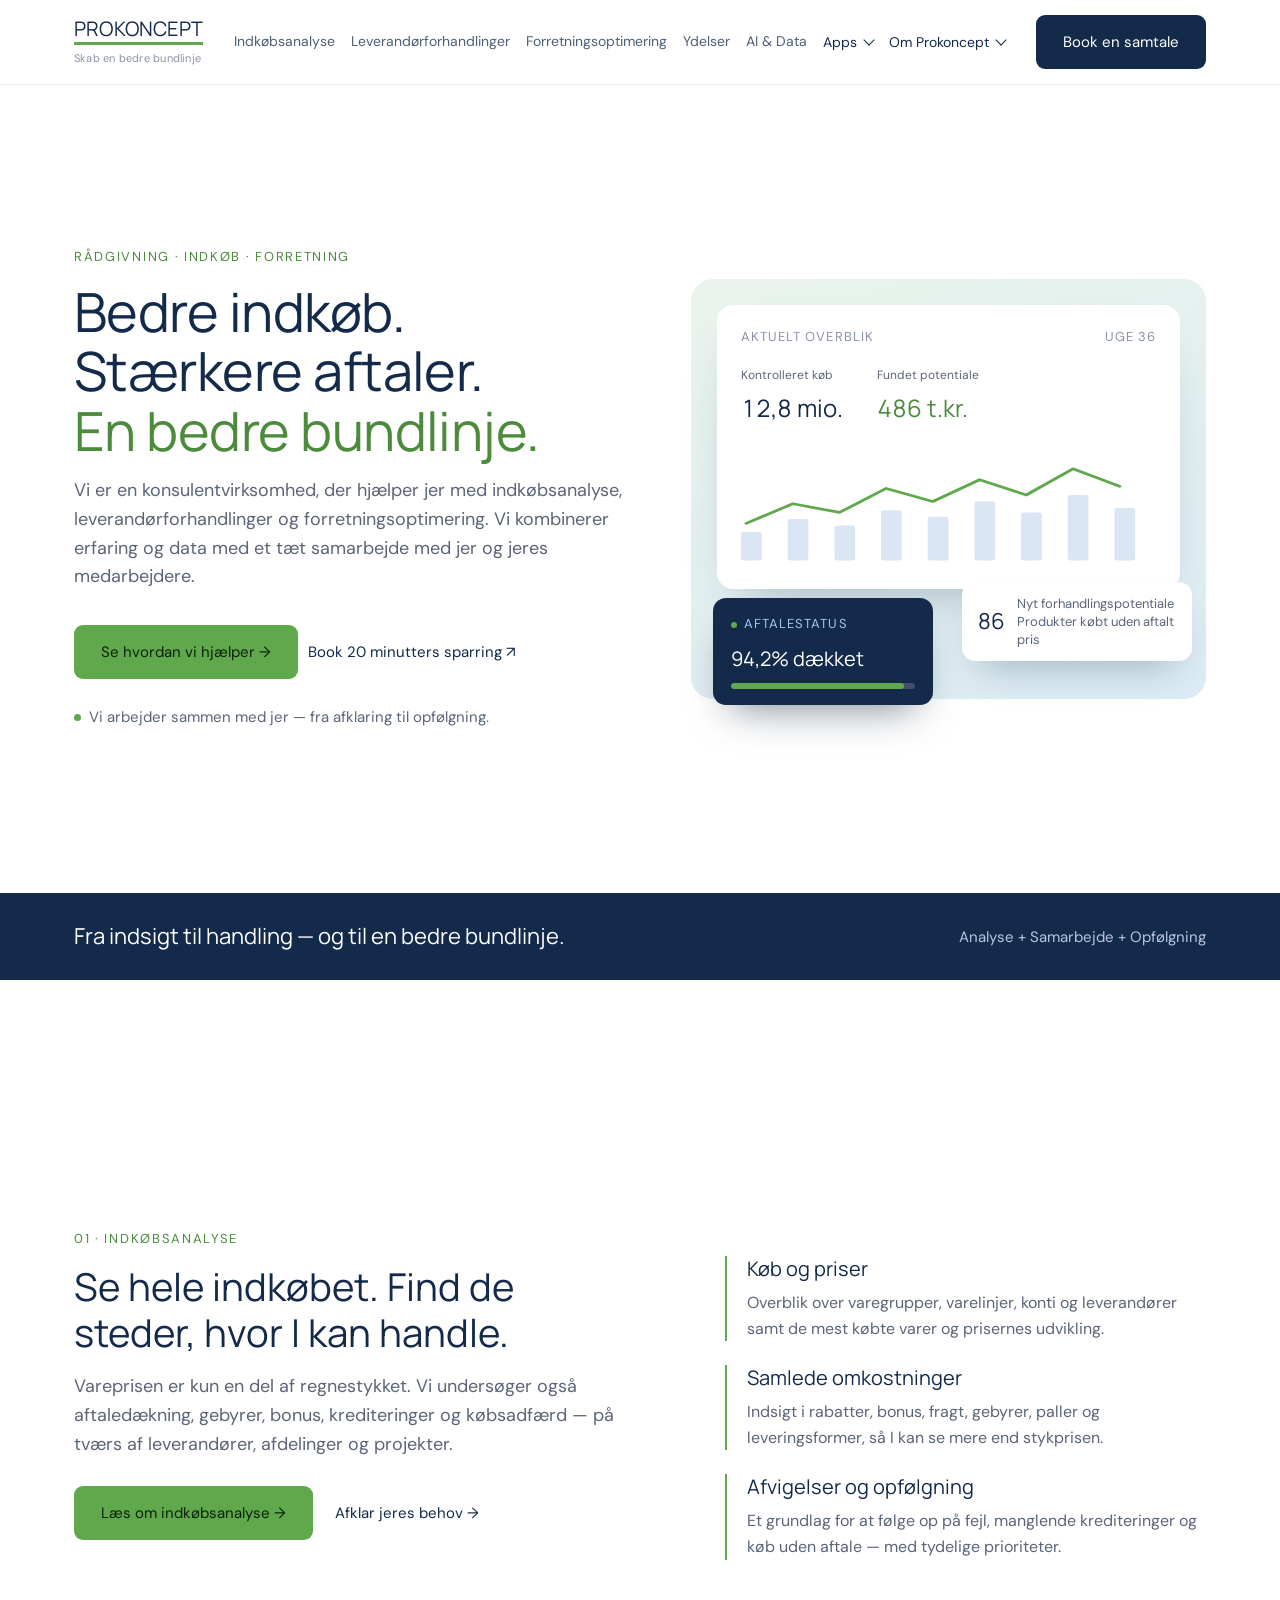
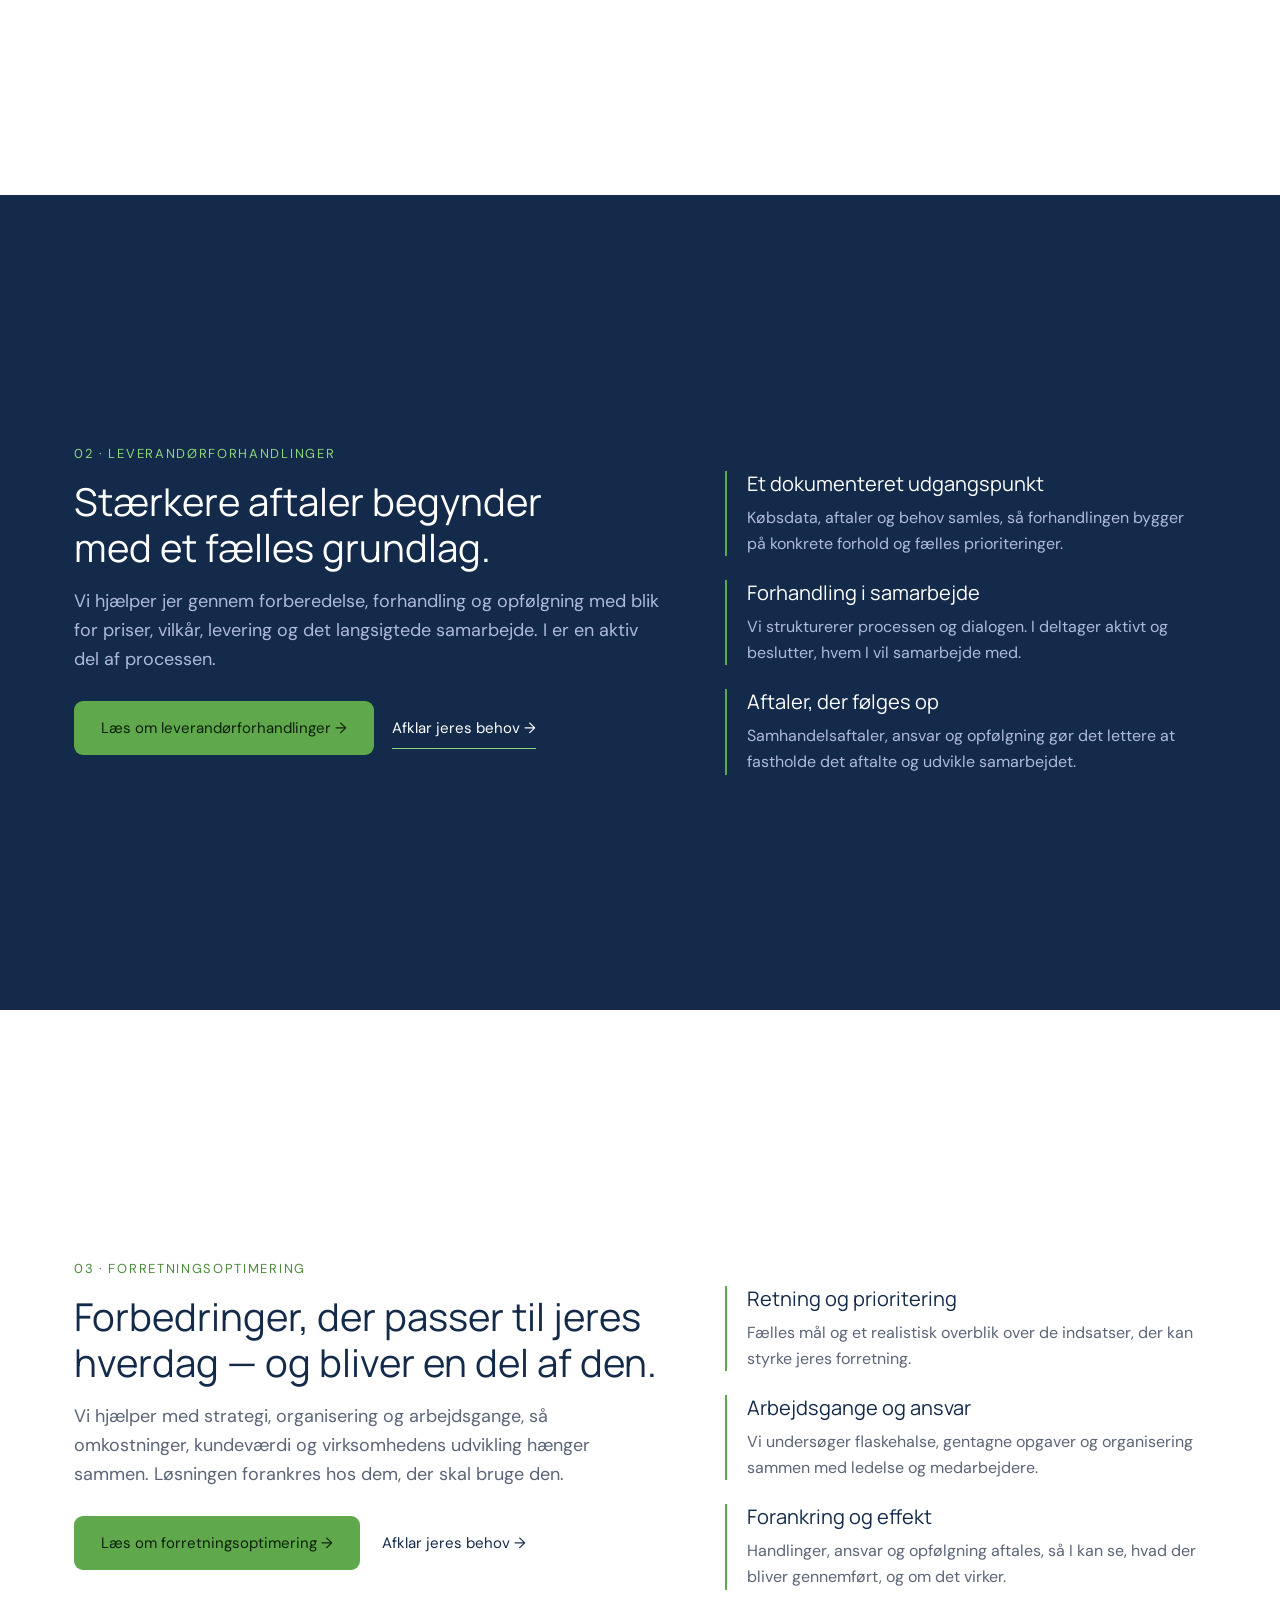
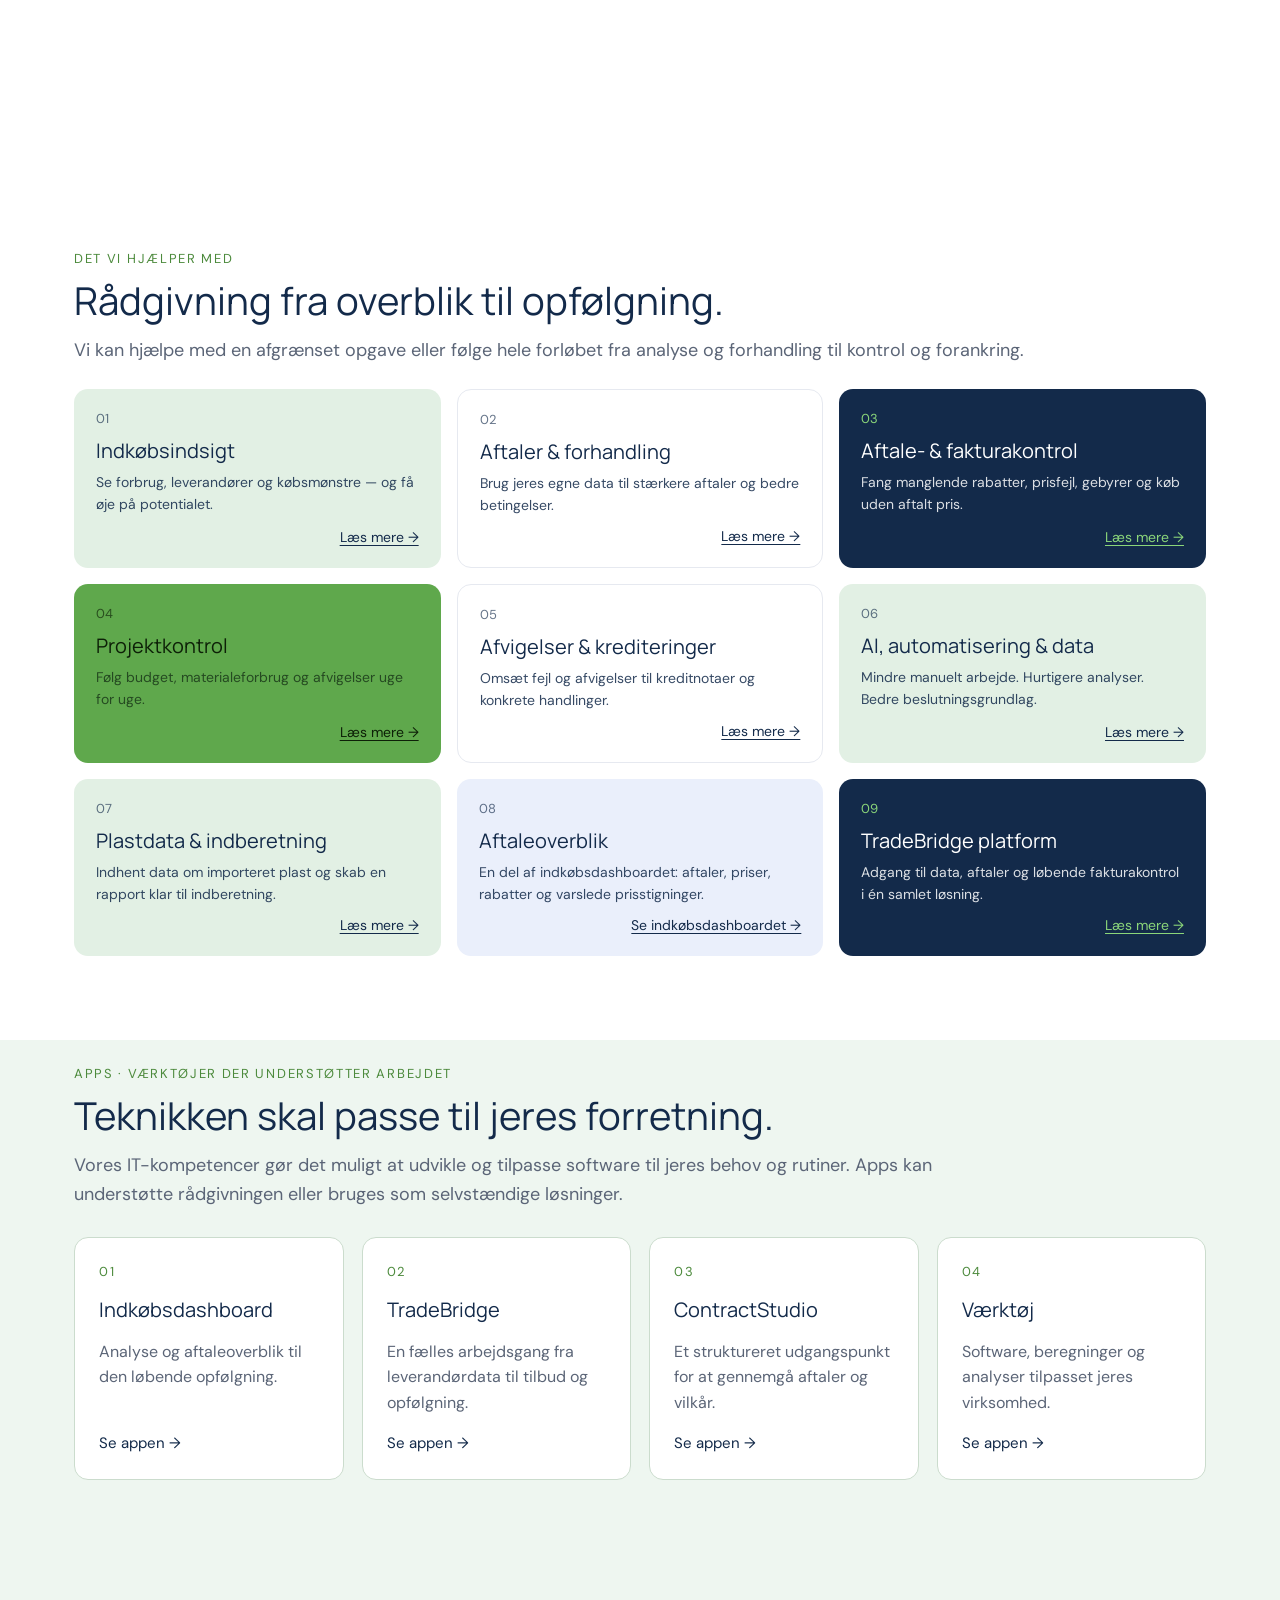
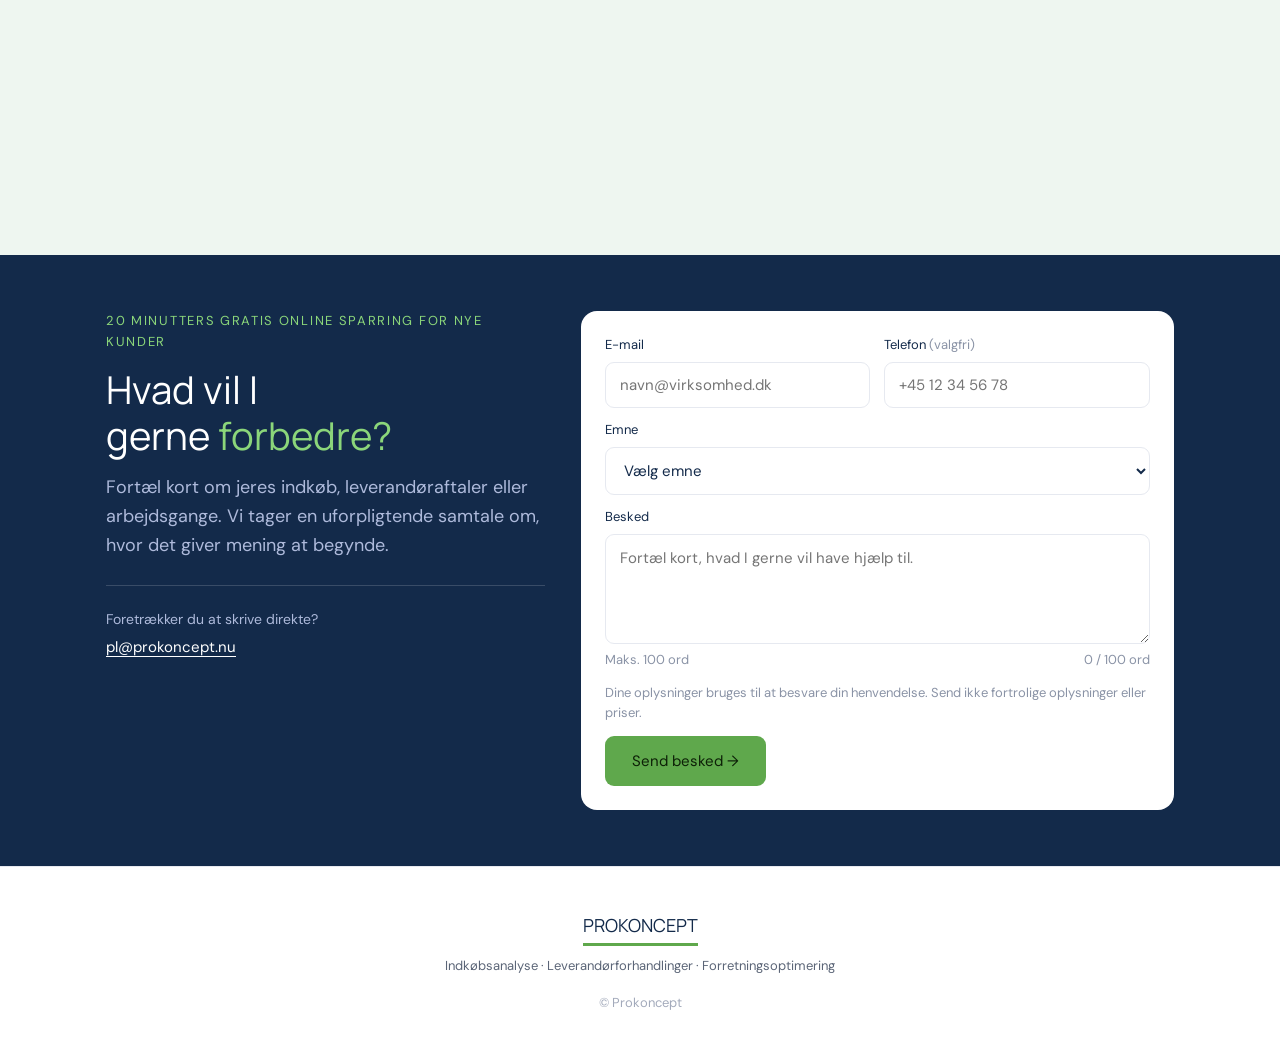
==== commit 4a0be255: "Add company contact page and show needs questions immediately" ====
--- a/index.html
+++ b/index.html
@@ -45,6 +45,7 @@
 <a href="om-prokoncept.html">Hvem er Prokoncept?</a>
 <a href="medarbejdere.html">Medarbejdere</a>
 <a href="om-prokoncept.html#metode">Sådan arbejder vi</a>
+<a href="kontakt.html">Kontaktoplysninger</a>
 </div>
 </details>
 </div>
@@ -77,6 +78,7 @@
 <a href="om-prokoncept.html">Hvem er Prokoncept?</a>
 <a href="medarbejdere.html">Medarbejdere</a>
 <a href="om-prokoncept.html#metode">Sådan arbejder vi</a>
+<a href="kontakt.html">Kontaktoplysninger</a>
 </div>
 </details>
 <a href="#kontakt">Book en samtale</a>
@@ -328,7 +330,7 @@
         <h2>Hvad vil I gerne <span style="color:#8bd67a;">forbedre?</span>
 </h2>
         <p style="margin-top:14px;">Fortæl kort om jeres indkøb, leverandøraftaler eller arbejdsgange. Vi tager en uforpligtende samtale om, hvor det giver mening at begynde.</p>
-        <div class="contact-direct">Foretrækker du at skrive direkte?<b>info@prokoncept.nu</b>
+        <div class="contact-direct">Foretrækker du at skrive direkte?<b><a href="mailto:pl@prokoncept.nu">pl@prokoncept.nu</a></b>
 </div>
       </div>
       <form class="cform" id="contactForm" novalidate>
--- a/about.css
+++ b/about.css
@@ -2,6 +2,24 @@
 .about-hero{padding:105px 0;background:linear-gradient(125deg,#09294c,#174e72);color:#fff}
 .about-hero h1{max-width:850px;margin:0;color:#fff;font:400 var(--text-hero)/1.1 var(--font-heading);letter-spacing:-.01em}
 .about-hero h1 em{color:var(--green);font-style:normal}
+.company-contact-hero{padding-block:48px}
+.company-contact-hero .eyebrow{color:#8bd67a}
+.company-contact-section{background:var(--mint);padding-block:48px}
+.company-contact-grid{display:grid;grid-template-columns:minmax(0,.85fr) minmax(0,1.15fr);gap:64px;align-items:start}
+.company-contact-grid h2{font-size:var(--text-subheading);margin:0 0 24px}
+.company-contact-details address{font-style:normal;color:var(--body);font-size:var(--text-body);line-height:1.8}
+.company-cvr{margin:24px 0 0;color:var(--body)}
+.company-contact-card{padding:32px;background:#fff;border:1px solid var(--border);border-top:3px solid var(--green);border-radius:12px}
+.company-contact-card dl{margin:0 0 28px}
+.company-contact-card dl>div{margin-bottom:20px}
+.company-contact-card dt{font-size:var(--text-caption);color:var(--body);margin-bottom:4px}
+.company-contact-card dd{margin:0;font-size:var(--text-body);overflow-wrap:anywhere}
+.company-contact-card dd a{color:var(--navy);text-underline-offset:4px}
+.company-contact-card dd a:hover{color:var(--green-dark)}
+.company-contact-card a:focus-visible{outline:2px solid var(--green-dark);outline-offset:4px}
+.contact-direct a{color:inherit;text-underline-offset:4px}
+@media(max-width:900px){.company-contact-grid{grid-template-columns:1fr;gap:32px}}
+@media(max-width:560px){.company-contact-hero{padding-block:32px}.company-contact-section{padding-block:32px}.company-contact-card{padding:24px}}
 .about-hero p:last-child{max-width:700px;margin:27px 0 0;color:#c7d7e1;font-size:var(--text-body);line-height:1.65}
 .about-section{padding:100px 0}
 .about-section.soft{background:#f2f6f6}
--- a/advisory.css
+++ b/advisory.css
@@ -30,8 +30,8 @@
 #apps>.wrap>.eyebrow{margin-top:0;margin-bottom:8px}
 #apps>.wrap>.lede{max-width:950px;margin-top:12px;margin-bottom:0}
 #apps .apps-grid{margin-top:28px}
-#kontakt{padding-block:24px;min-height:calc(100vh - var(--site-header-height));min-height:calc(100svh - var(--site-header-height));scroll-margin-top:var(--site-header-height)}
-#kontakt .contact-box{padding:32px;gap:36px}
+#kontakt{background:var(--navy);padding-block:24px;scroll-margin-top:var(--site-header-height)}
+#kontakt .contact-box{background:transparent;border-radius:0;padding:32px;gap:36px}
 #kontakt .cform{padding:24px;gap:12px}
 #kontakt .field textarea{min-height:110px}
 #kontakt .field:not(.invalid) .ferr{display:none}
@@ -85,6 +85,7 @@
 .needs-section{background:#f7faf8}
 .needs-layout{display:grid;grid-template-columns:minmax(0,.85fr) minmax(0,1.15fr);gap:48px;align-items:start}
 .needs-layout>div:first-child p{color:var(--body)}
+.needs-layout>div:first-child .eyebrow{color:var(--green-dark)}
 .needs-check{width:100%;padding:28px}
 .needs-check .quiz-bar-fill{width:0}
 .needs-check .quiz-top{gap:12px;flex-wrap:wrap}
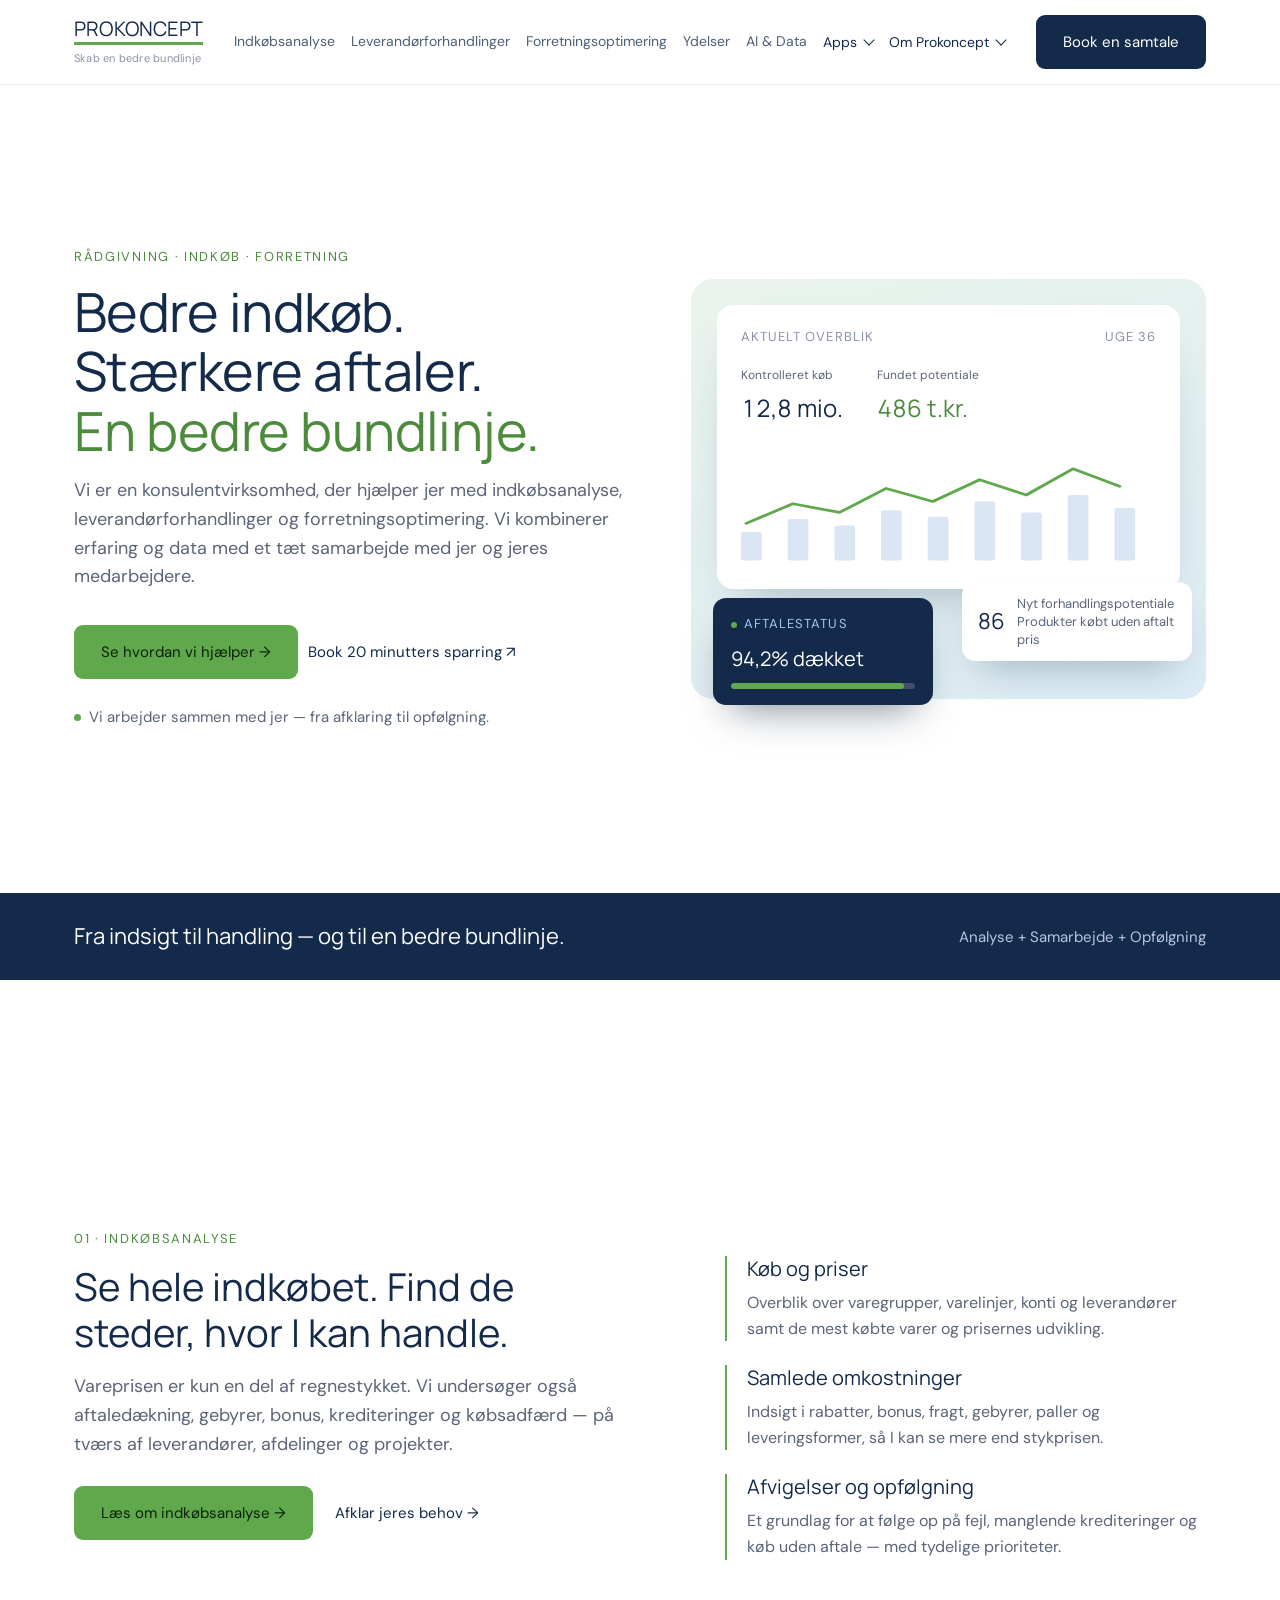
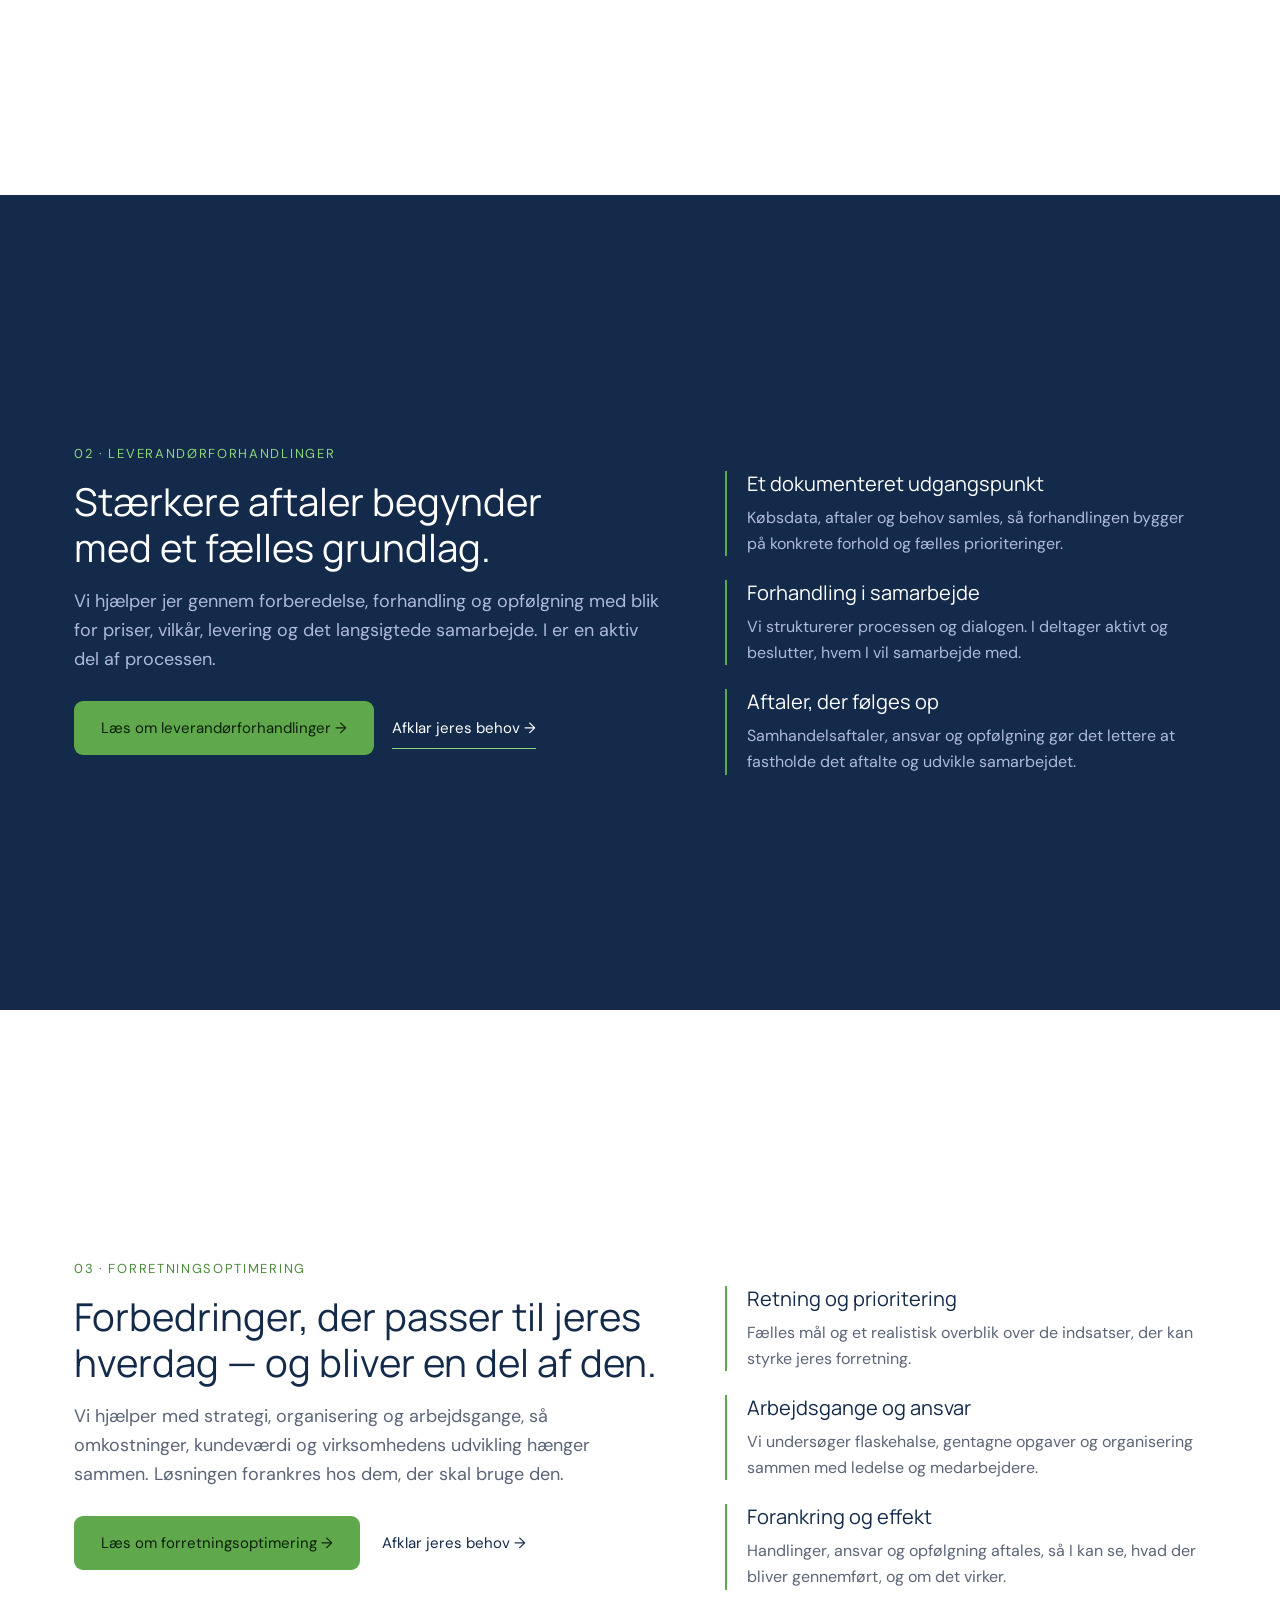
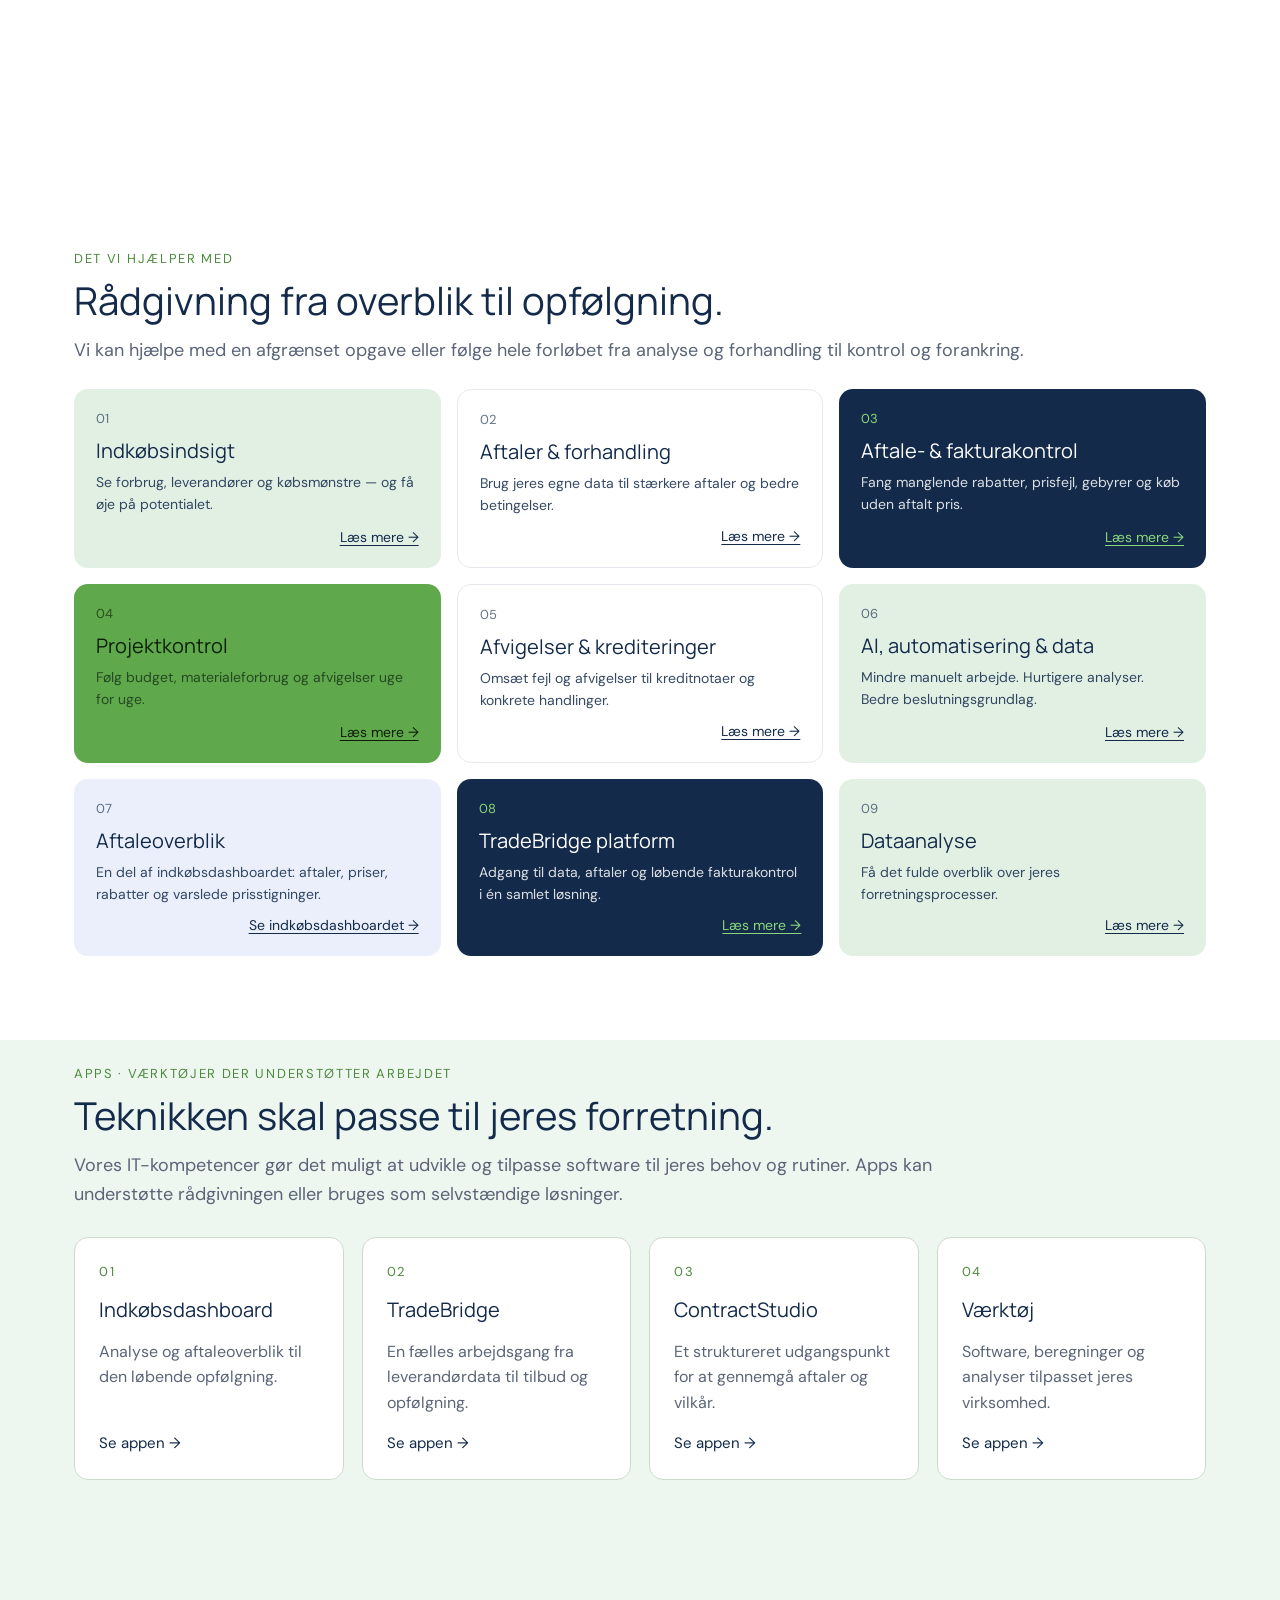
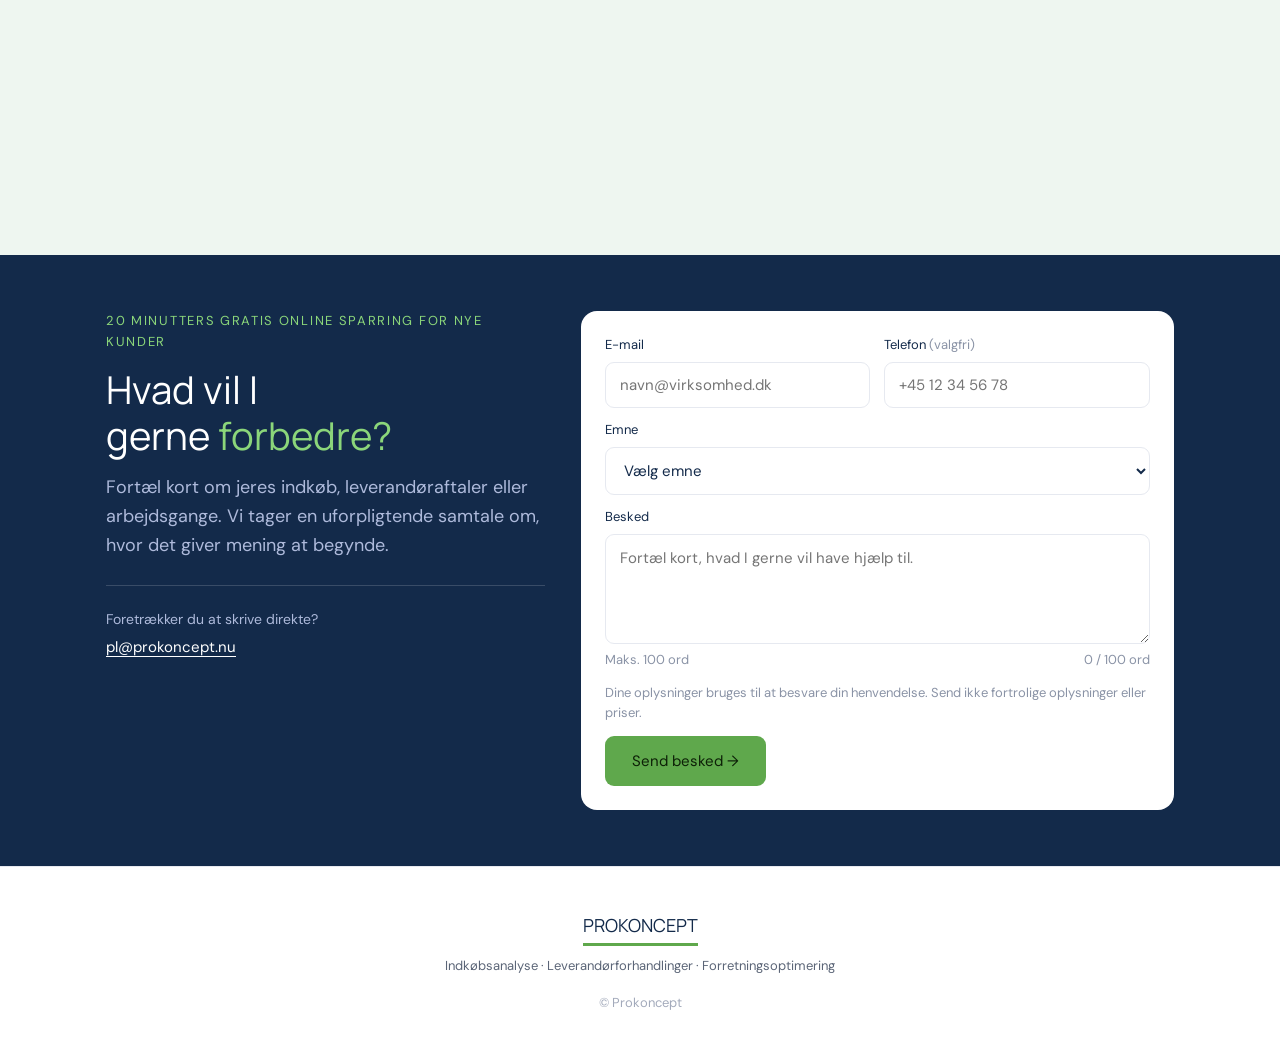
==== commit 044acd28: "Add Dataanalyse service page and remove Plastdata promotion" ====
--- a/index.html
+++ b/index.html
@@ -267,23 +267,23 @@
 <p>Mindre manuelt arbejde. Hurtigere analyser. Bedre beslutningsgrundlag.</p>
 <span class="link">Læs mere →</span>
       </a>
-      <a class="svc-card svc-mint" href="app-vaerktoej.html#plast-example-title">
+      <a class="svc-card svc-blue" href="app-indkoebsdashboard.html">
         <span class="num">07</span>
-<h3>Plastdata &amp; indberetning</h3>
-<p>Indhent data om importeret plast og skab en rapport klar til indberetning.</p>
-<span class="link">Læs mere →</span>
-      </a>
-      <a class="svc-card svc-blue" href="app-indkoebsdashboard.html">
-        <span class="num">08</span>
 <h3>Aftaleoverblik</h3>
 <p>En del af indkøbsdashboardet: aftaler, priser, rabatter og varslede prisstigninger.</p>
 <span class="link">Se indkøbsdashboardet →</span>
       </a>
       <a class="svc-card svc-navy" href="app-tradebridge.html">
-        <span class="num" style="color:#8bd67a; opacity:1;">09</span>
+        <span class="num" style="color:#8bd67a; opacity:1;">08</span>
 <h3>TradeBridge platform</h3>
 <p>Adgang til data, aftaler og løbende fakturakontrol i én samlet løsning.</p>
 <span class="link" style="color:#8bd67a;">Læs mere →</span>
+      </a>
+      <a class="svc-card svc-mint" href="dataanalyse.html">
+        <span class="num">09</span>
+<h3>Dataanalyse</h3>
+<p>Få det fulde overblik over jeres forretningsprocesser.</p>
+<span class="link">Læs mere →</span>
       </a>
     </div>
   </div>
@@ -359,9 +359,9 @@
 <option value="Projektkontrol">Projektkontrol</option>
 <option value="Afvigelser &amp; krediteringer">Afvigelser &amp; krediteringer</option>
 <option value="AI, automatisering &amp; data">AI, automatisering &amp; data</option>
-<option value="Plastdata &amp; indberetning">Plastdata &amp; indberetning</option>
 <option value="Aftaledashboard">Aftaledashboard</option>
 <option value="TradeBridge platform">TradeBridge platform</option>
+<option value="Dataanalyse">Dataanalyse</option>
 <option value="Tilpassede værktøjer">Tilpassede værktøjer</option>
 <option value="ContractStudio">ContractStudio</option>
 <option value="Afklaring af behov">Afklaring af behov</option>
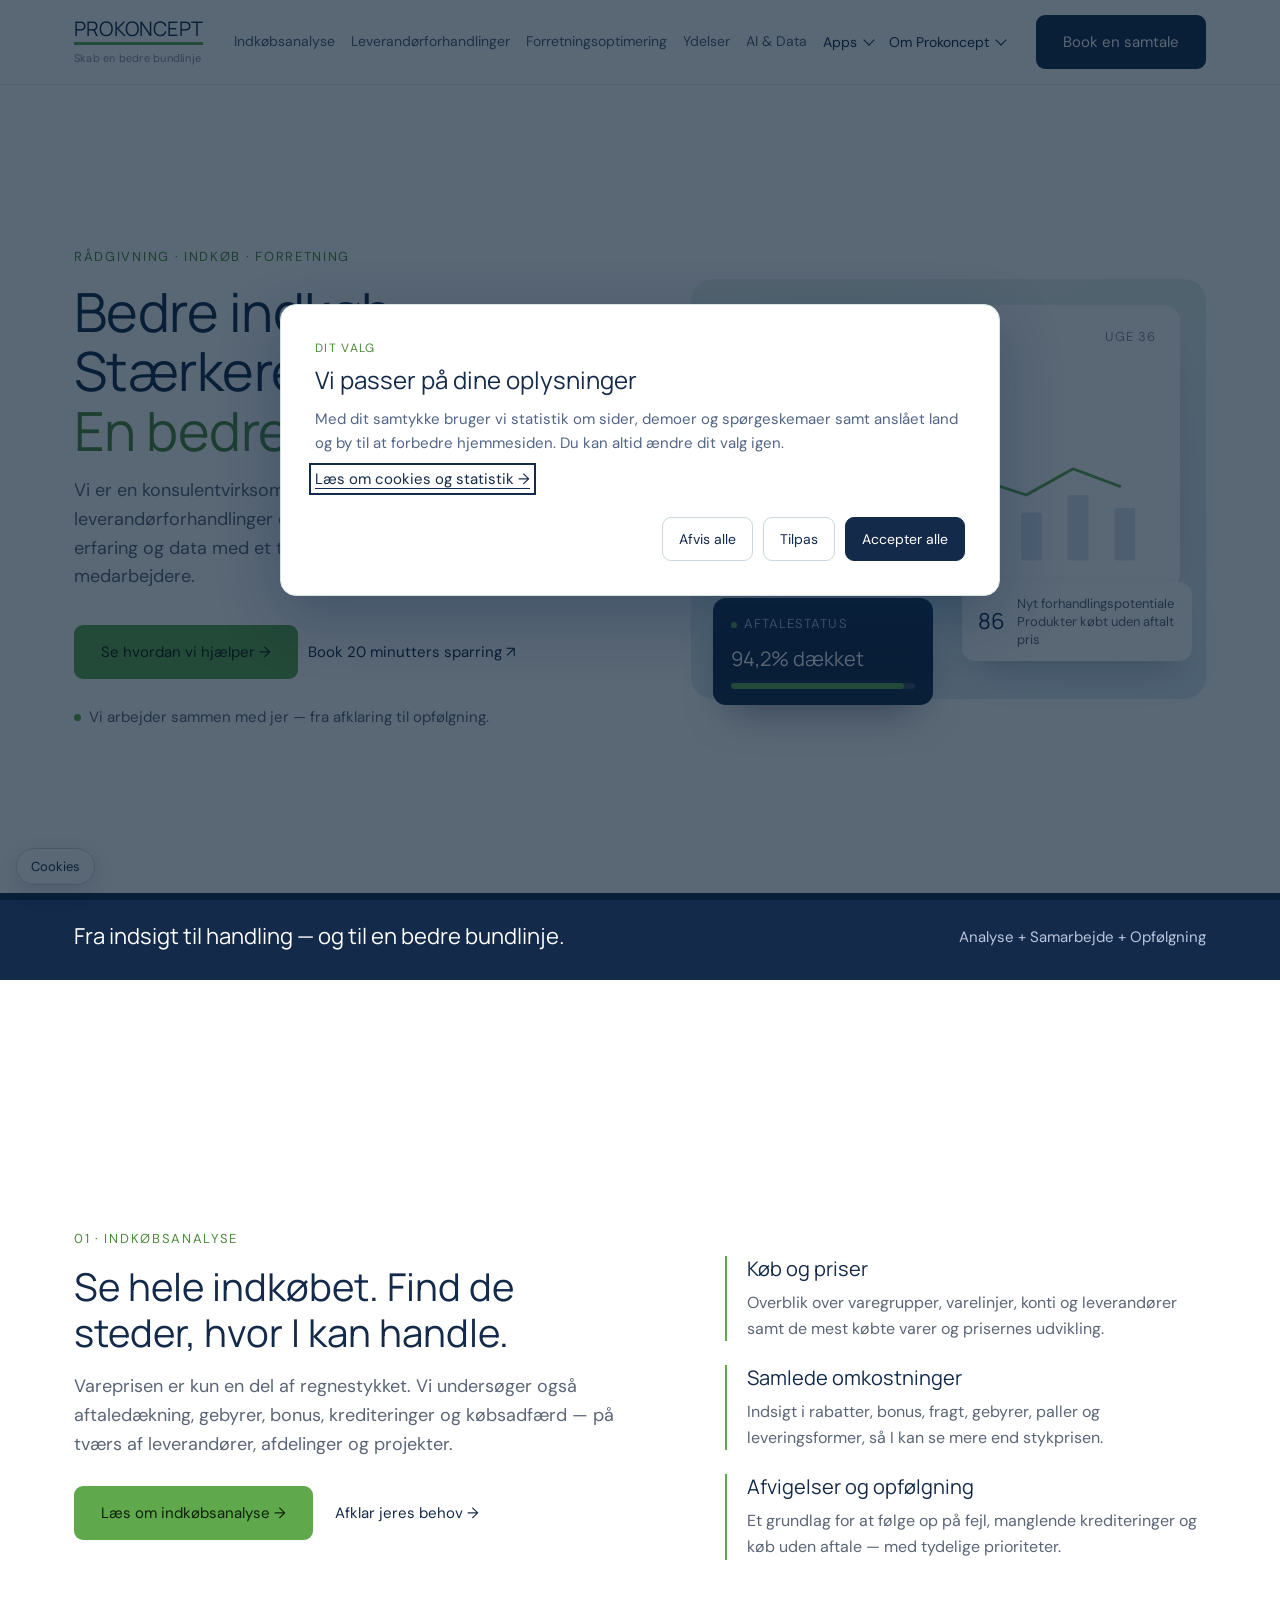
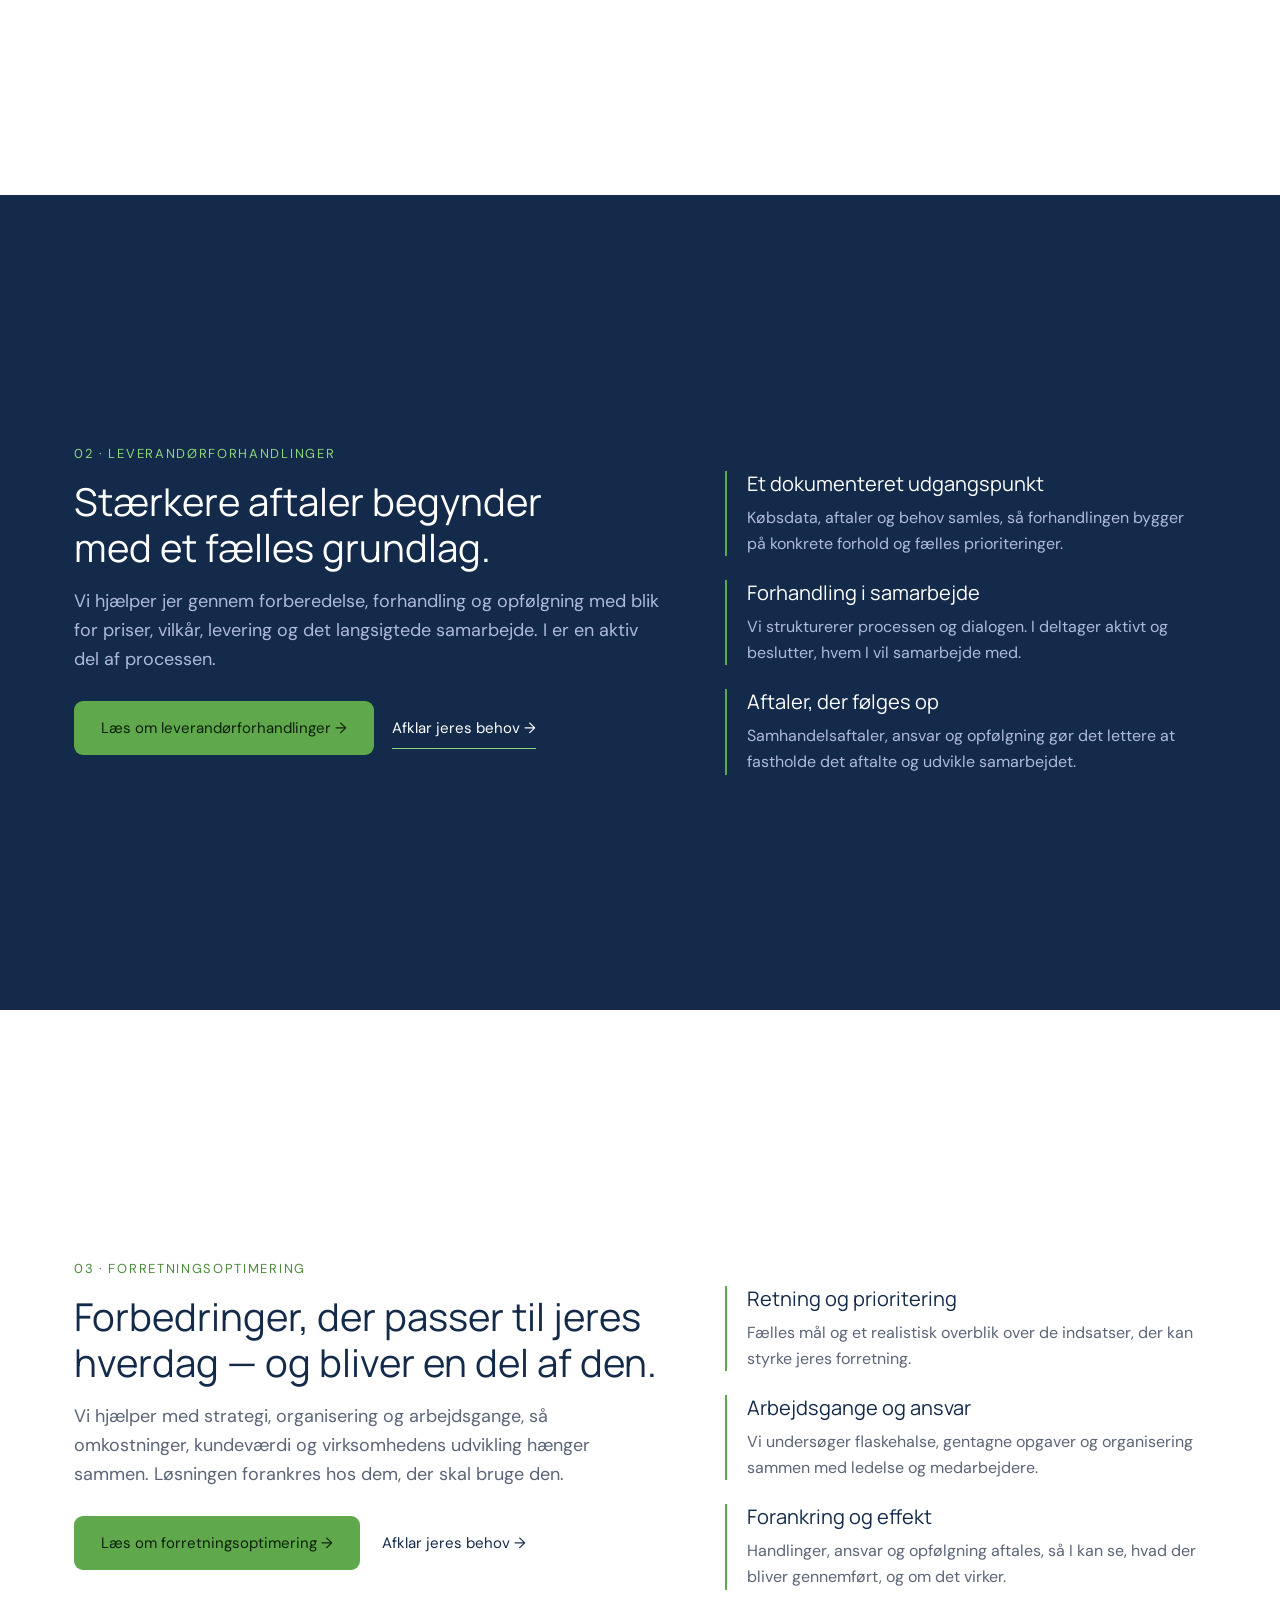
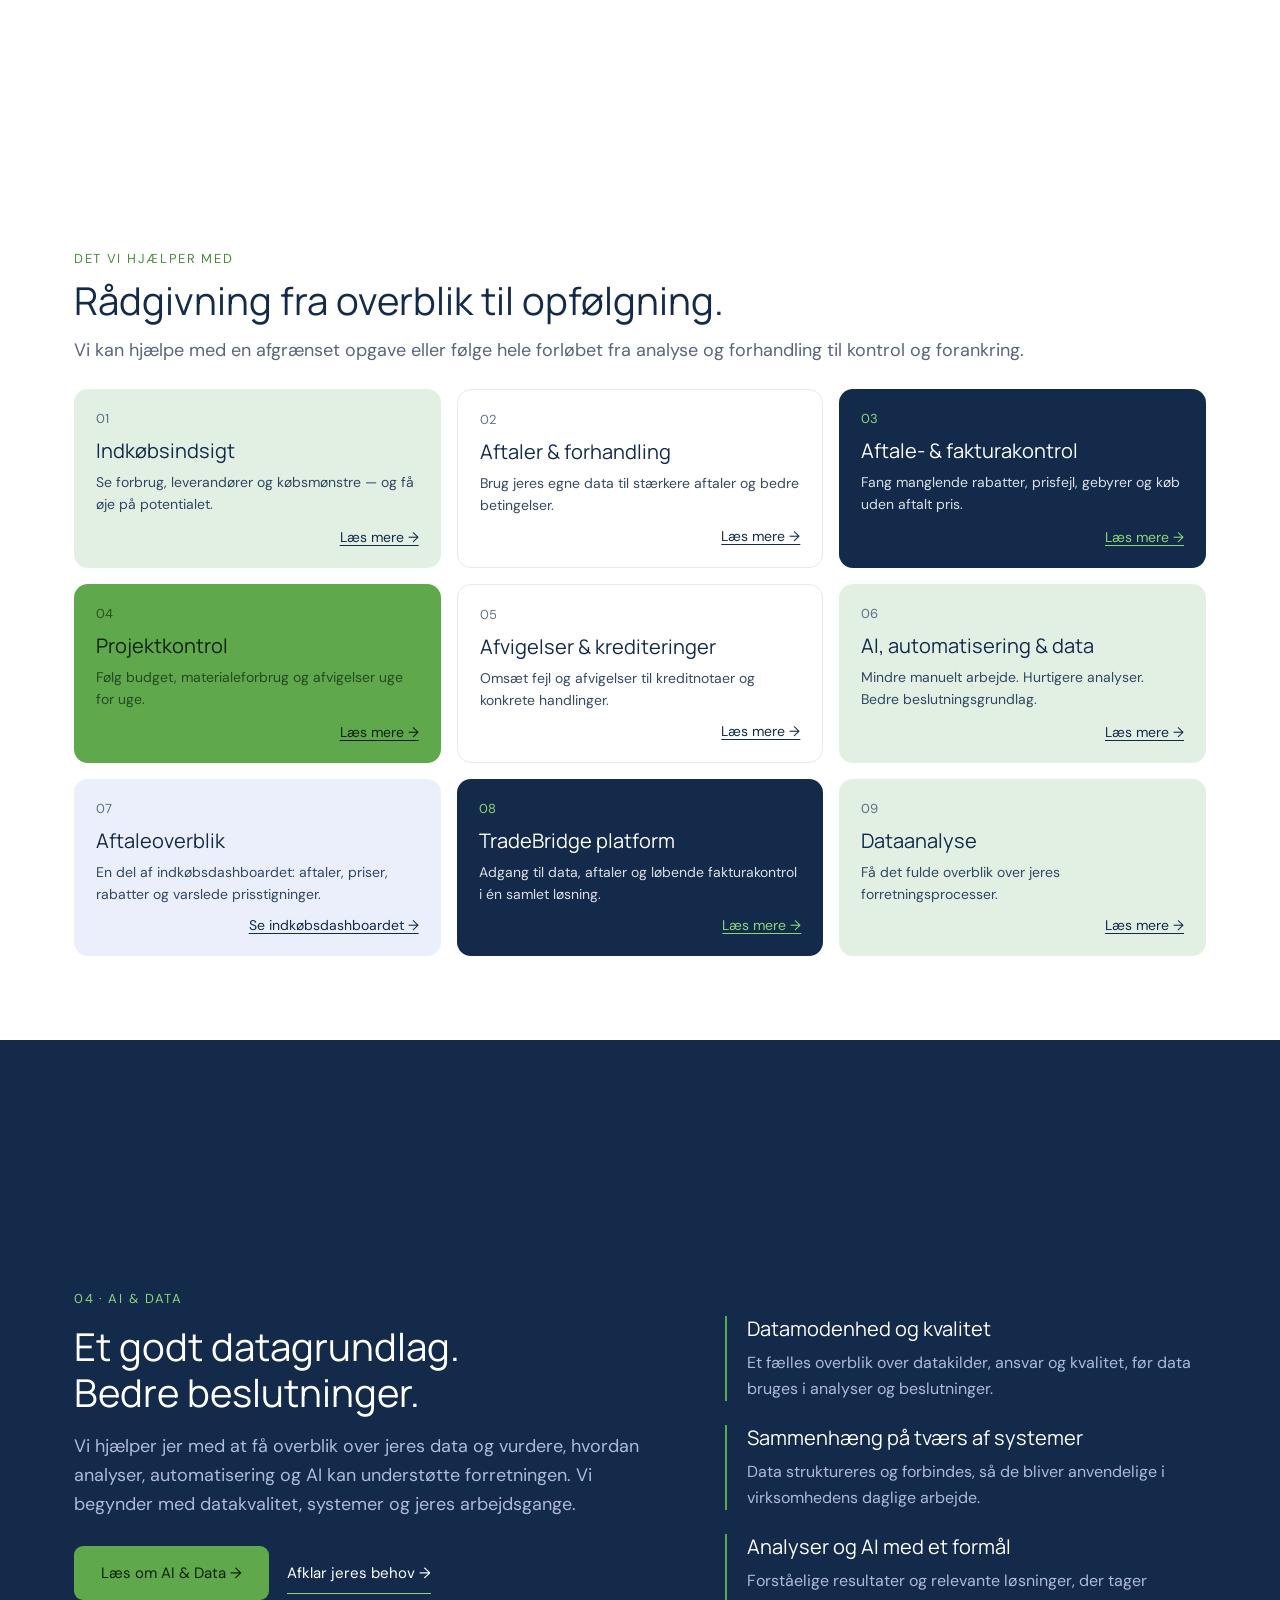
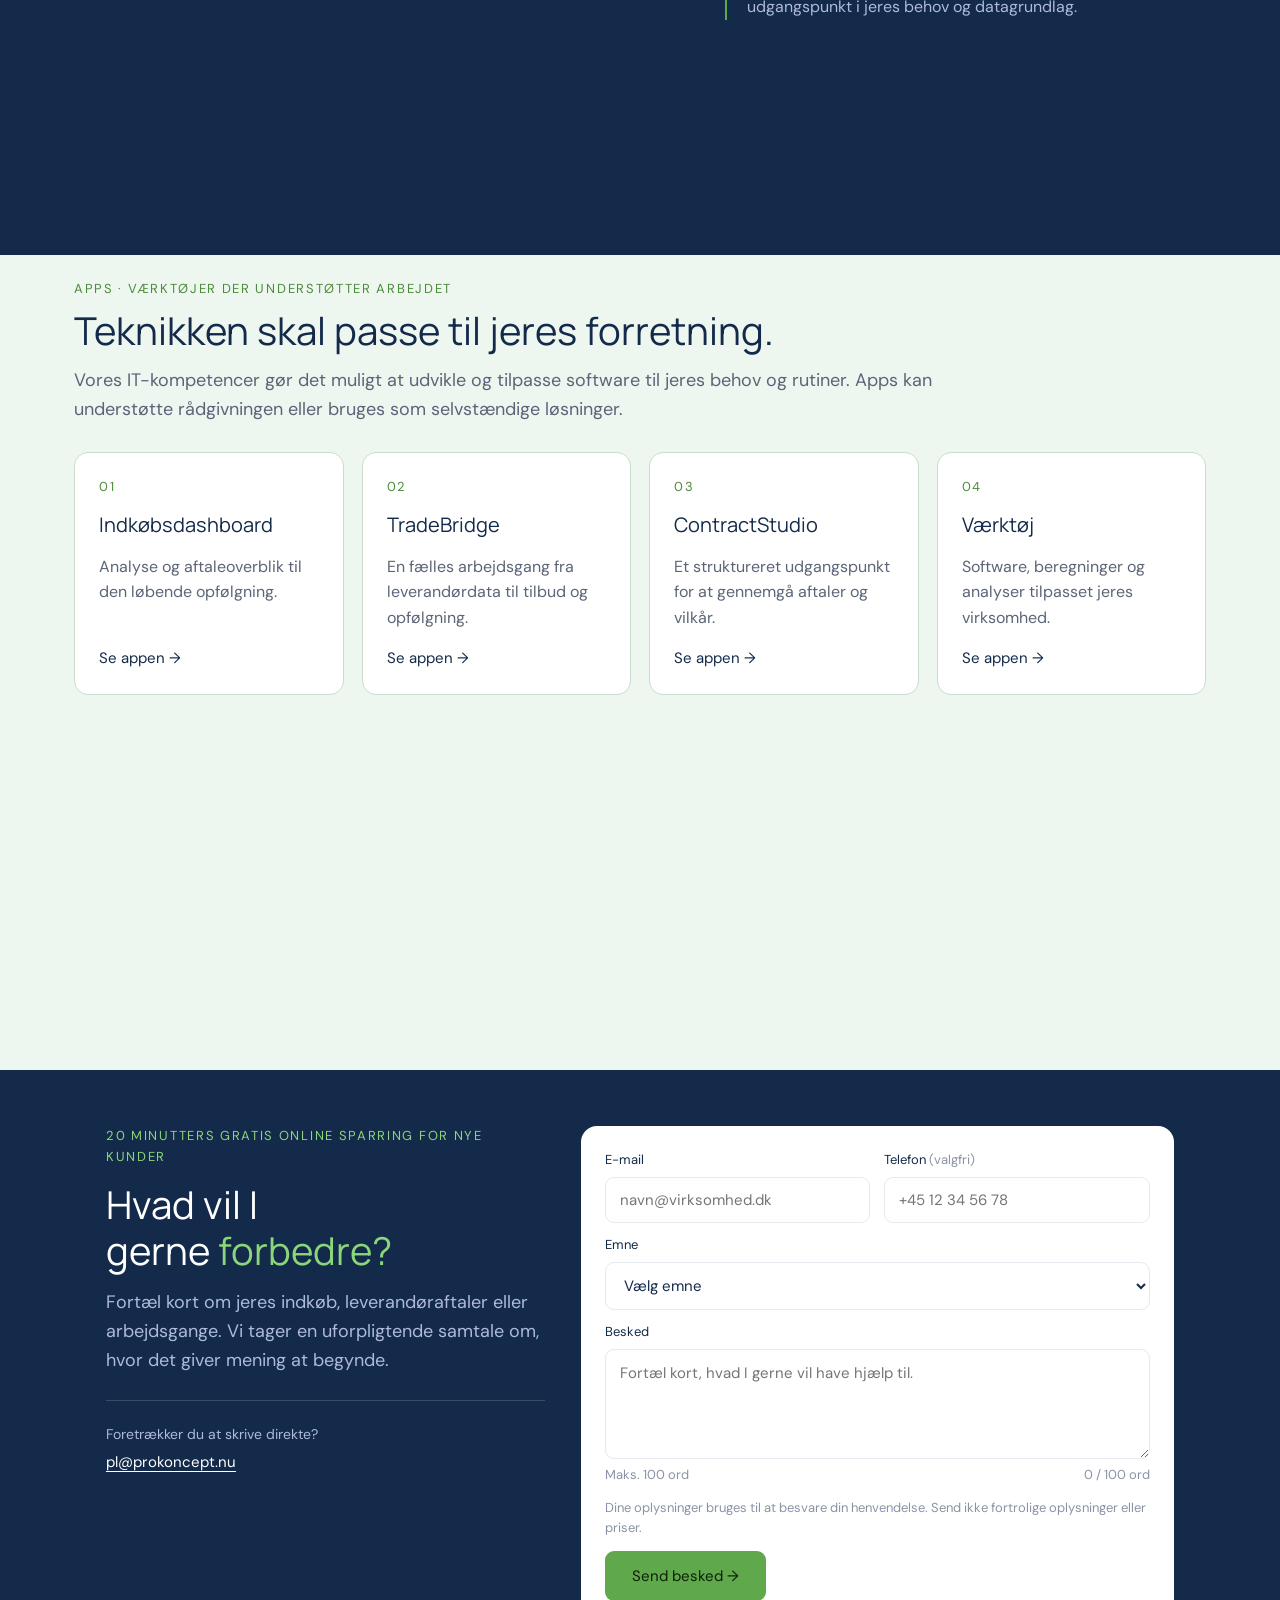
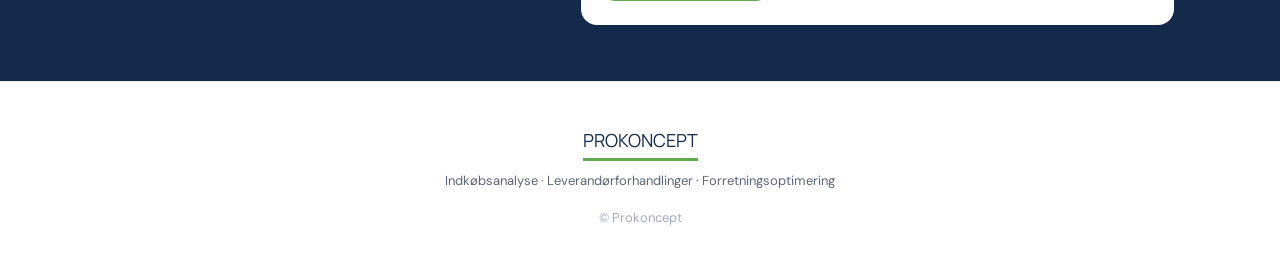
==== commit 1d6ca11b: "Add dedicated AI and data page, cookie consent and app screenshots" ====
--- a/index.html
+++ b/index.html
@@ -16,6 +16,8 @@
 </script>
 <script src="site.js" defer>
 </script>
+<link rel="stylesheet" href="cookie.css">
+<script src="cookie.js" defer></script>
 </head>
 <body id="top">
 <header class="site" id="siteHeader">
@@ -29,7 +31,7 @@
 <a href="#leverandorforhandlinger">Leverandørforhandlinger</a>
 <a href="#forretningsoptimering">Forretningsoptimering</a>
 <a href="#ydelser">Ydelser</a>
-<a href="forretningsoptimering.html#ai">AI &amp; Data</a>
+<a href="#ai">AI &amp; Data</a>
 <details class="about-menu apps-menu">
 <summary>Apps</summary>
 <div>
@@ -46,6 +48,7 @@
 <a href="medarbejdere.html">Medarbejdere</a>
 <a href="om-prokoncept.html#metode">Sådan arbejder vi</a>
 <a href="kontakt.html">Kontaktoplysninger</a>
+<a href="cookies.html">Cookies &amp; statistik</a>
 </div>
 </details>
 </div>
@@ -62,7 +65,7 @@
 <a href="#leverandorforhandlinger">Leverandørforhandlinger</a>
 <a href="#forretningsoptimering">Forretningsoptimering</a>
 <a href="#ydelser">Ydelser</a>
-<a href="forretningsoptimering.html#ai">AI &amp; Data</a>
+<a href="#ai">AI &amp; Data</a>
 <details class="about-menu apps-menu">
 <summary>Apps</summary>
 <div>
@@ -79,6 +82,7 @@
 <a href="medarbejdere.html">Medarbejdere</a>
 <a href="om-prokoncept.html#metode">Sådan arbejder vi</a>
 <a href="kontakt.html">Kontaktoplysninger</a>
+<a href="cookies.html">Cookies &amp; statistik</a>
 </div>
 </details>
 <a href="#kontakt">Book en samtale</a>
@@ -261,7 +265,7 @@
 <p>Omsæt fejl og afvigelser til kreditnotaer og konkrete handlinger.</p>
 <span class="link">Læs mere →</span>
       </button>
-      <a class="svc-card svc-mint" href="forretningsoptimering.html#ai">
+      <a class="svc-card svc-mint" href="ai-data.html">
         <span class="num">06</span>
 <h3>AI, automatisering &amp; data</h3>
 <p>Mindre manuelt arbejde. Hurtigere analyser. Bedre beslutningsgrundlag.</p>
@@ -287,6 +291,33 @@
       </a>
     </div>
   </div>
+</section>
+<section id="ai" class="advisory-teaser platform">
+<div class="wrap">
+<div>
+<p class="eyebrow">04 · AI &amp; Data</p>
+<h2>Et godt datagrundlag. Bedre beslutninger.</h2>
+<p class="lede">Vi hjælper jer med at få overblik over jeres data og vurdere, hvordan analyser, automatisering og AI kan understøtte forretningen. Vi begynder med datakvalitet, systemer og jeres arbejdsgange.</p>
+<div class="advisory-actions">
+<a class="btn btn-primary" href="ai-data.html">Læs om AI &amp; Data →</a>
+<a class="advisory-light-link" href="ai-data.html#datamodenhed">Afklar jeres behov →</a>
+</div>
+</div>
+<div class="advisory-teaser-list">
+<div>
+<h3>Datamodenhed og kvalitet</h3>
+<p>Et fælles overblik over datakilder, ansvar og kvalitet, før data bruges i analyser og beslutninger.</p>
+</div>
+<div>
+<h3>Sammenhæng på tværs af systemer</h3>
+<p>Data struktureres og forbindes, så de bliver anvendelige i virksomhedens daglige arbejde.</p>
+</div>
+<div>
+<h3>Analyser og AI med et formål</h3>
+<p>Forståelige resultater og relevante løsninger, der tager udgangspunkt i jeres behov og datagrundlag.</p>
+</div>
+</div>
+</div>
 </section>
 <section class="mint-section" id="apps">
 <div class="wrap">
--- a/advisory.css
+++ b/advisory.css
@@ -19,7 +19,7 @@
 .advisory-teaser>.wrap{display:grid;grid-template-columns:minmax(0,1.1fr) minmax(0,.9fr);gap:64px;align-items:start}
 /* Each main consultancy area occupies the viewport below the sticky menu. */
 :root{--site-header-height:85px}
-.advisory-teaser:is(#indkobsanalyse,#leverandorforhandlinger,#forretningsoptimering){min-height:calc(100vh - var(--site-header-height));min-height:calc(100svh - var(--site-header-height));display:flex;align-items:center;scroll-margin-top:var(--site-header-height);padding-block:clamp(32px,6vh,84px)}
+.advisory-teaser:is(#indkobsanalyse,#leverandorforhandlinger,#forretningsoptimering,#ai){min-height:calc(100vh - var(--site-header-height));min-height:calc(100svh - var(--site-header-height));display:flex;align-items:center;scroll-margin-top:var(--site-header-height);padding-block:clamp(32px,6vh,84px)}
 @media(max-width:1240px){:root{--site-header-height:73px}}
 #ydelser{padding-block:24px;min-height:calc(100vh - var(--site-header-height));min-height:calc(100svh - var(--site-header-height));scroll-margin-top:var(--site-header-height)}
 #ydelser .svc-intro{max-width:none;margin-bottom:24px}
@@ -80,6 +80,12 @@
 .tools-page .app-page-intro{padding-block:26px 16px}
 .tools-page .app-page-intro .eyebrow{margin-top:12px}
 .tools-page #beregner{padding-block:24px 56px}
+.contractstudio-page .app-page-intro{padding-block:26px 0}
+.contractstudio-page .app-page-intro .eyebrow{margin-top:12px}
+.contractstudio-overview{padding-block:24px 56px}
+.contractstudio-overview .split{align-items:start}
+.contractstudio-overview .tools-visual{width:100%;max-width:460px;justify-self:end}
+@media(max-width:900px){.contractstudio-overview .tools-visual{justify-self:center}}
 .app-page .tradebridge-overview{padding-block:0}
 .app-page .tools-example{margin-top:64px}
 .needs-section{background:#f7faf8}
@@ -99,3 +105,8 @@
 @media(max-width:1240px){.navlinks{display:none}.burger{display:flex}nav.wrap{height:72px}.mobile-panel .about-menu>div{position:static;width:100%;box-shadow:none;background:var(--mint)}.mobile-panel .about-menu summary{padding:13px 4px}.mobile-panel .about-menu{width:100%}}
 @media(max-width:1000px){.advisory-teaser>.wrap,.advisory-detail,.needs-layout{grid-template-columns:1fr;gap:30px}.advisory-teaser-list{padding-top:0}.apps-grid{grid-template-columns:repeat(2,minmax(0,1fr))}.advisory-contact>.wrap{flex-direction:column;align-items:flex-start}}
 @media(max-width:640px){.advisory-home-hero .wrap{padding-block:40px}.advisory-hero-visual{padding:22px}.advisory-hero-visual h2{font-size:24px}.apps-grid{grid-template-columns:1fr}.needs-check{padding:22px}.needs-check .btn{padding:12px 16px}.advisory-actions{gap:14px}.advisory-teaser-list{gap:20px}.advisory-contact .btn{white-space:normal}.header-actions>.btn{padding:11px 14px;font-size:14px}.brand-block .brand{font-size:18px}}
+
+/* Full screenshot of a company-specific tool; preserve the original aspect ratio. */
+.tools-image-frame{padding:12px;background:#fff;border:1px solid #cadbce;border-radius:18px;box-shadow:0 16px 36px #132a4a14}
+.tools-image-frame img{display:block;width:100%;height:auto;border-radius:8px}
+.tools-visual figcaption{margin-top:14px;text-align:center;color:var(--body);font-size:var(--text-small);line-height:1.5}
--- a/cookie.css
+++ b/cookie.css
@@ -0,0 +1,21 @@
+/* Mette's centered cookie layout, using the current site's regular type and colors. */
+.cookie-banner{position:fixed;inset:0;margin:auto;box-sizing:border-box;width:min(720px,calc(100% - 40px));max-height:calc(100svh - 40px);overflow:auto;padding:34px;border:1px solid #d7e3e4;border-radius:16px;background:#fff;color:#132a4a;box-shadow:0 20px 60px #09294c4d;font:400 15px/1.6 'DM Sans',sans-serif}
+.cookie-banner::backdrop{background:rgba(5,25,46,.66)}
+.cookie-banner [hidden]{display:none!important}
+.cookie-banner .cookie-kicker{margin:0 0 7px;color:#4c8a3c;font-size:12px;letter-spacing:1.3px}
+.cookie-banner h2{margin:0;color:#132a4a;font:400 24px/1.25 Manrope,sans-serif}
+.cookie-banner p{margin:12px 0;color:#526586;font-size:15px;line-height:1.6}
+.cookie-banner a{color:#132a4a;text-underline-offset:4px}
+.cookie-actions{display:flex;flex-wrap:wrap;gap:10px;justify-content:flex-end;margin-top:26px}
+.cookie-button{border:1px solid #cad9dd;border-radius:9px;padding:12px 16px;font:400 14px 'DM Sans',sans-serif;cursor:pointer}
+.cookie-button.secondary{background:#fff;color:#132a4a}
+.cookie-button.primary{border-color:#132a4a;background:#132a4a;color:#fff}
+.cookie-button:hover{border-color:#4c8a3c}.cookie-button.primary:hover{background:#4c8a3c;border-color:#4c8a3c}
+.cookie-settings-trigger{position:fixed;left:16px;bottom:15px;z-index:890;border:1px solid #cad9dd;border-radius:99px;background:#fff;padding:9px 14px;color:#132a4a;font:400 13px 'DM Sans',sans-serif;box-shadow:0 7px 20px #09294c24;cursor:pointer}
+.cookie-category{display:flex;gap:24px;justify-content:space-between;align-items:center;padding:18px 0;border-top:1px solid #dfe8e9}
+.cookie-category h3,.cookie-category-title{display:block;margin:0;color:#132a4a;font:400 17px/1.4 Manrope,sans-serif}
+.cookie-category p,.cookie-category-description{display:block;margin:5px 0 0;color:#526586;font-size:14px;line-height:1.5}
+.cookie-category>span:last-child:not(:first-child){color:#4c8a3c;font-size:13px;white-space:nowrap}
+.cookie-category input{width:22px;height:22px;flex-shrink:0;accent-color:#4c8a3c}
+.cookie-banner :focus-visible,.cookie-settings-trigger:focus-visible{outline:2px solid #132a4a;outline-offset:4px}
+@media(max-width:760px){.cookie-banner{width:calc(100% - 28px);max-height:calc(100svh - 28px);padding:24px}.cookie-actions{display:grid;grid-template-columns:1fr 1fr}.cookie-actions .primary{grid-column:1/-1}.cookie-button{width:100%}.cookie-category{gap:14px}}
